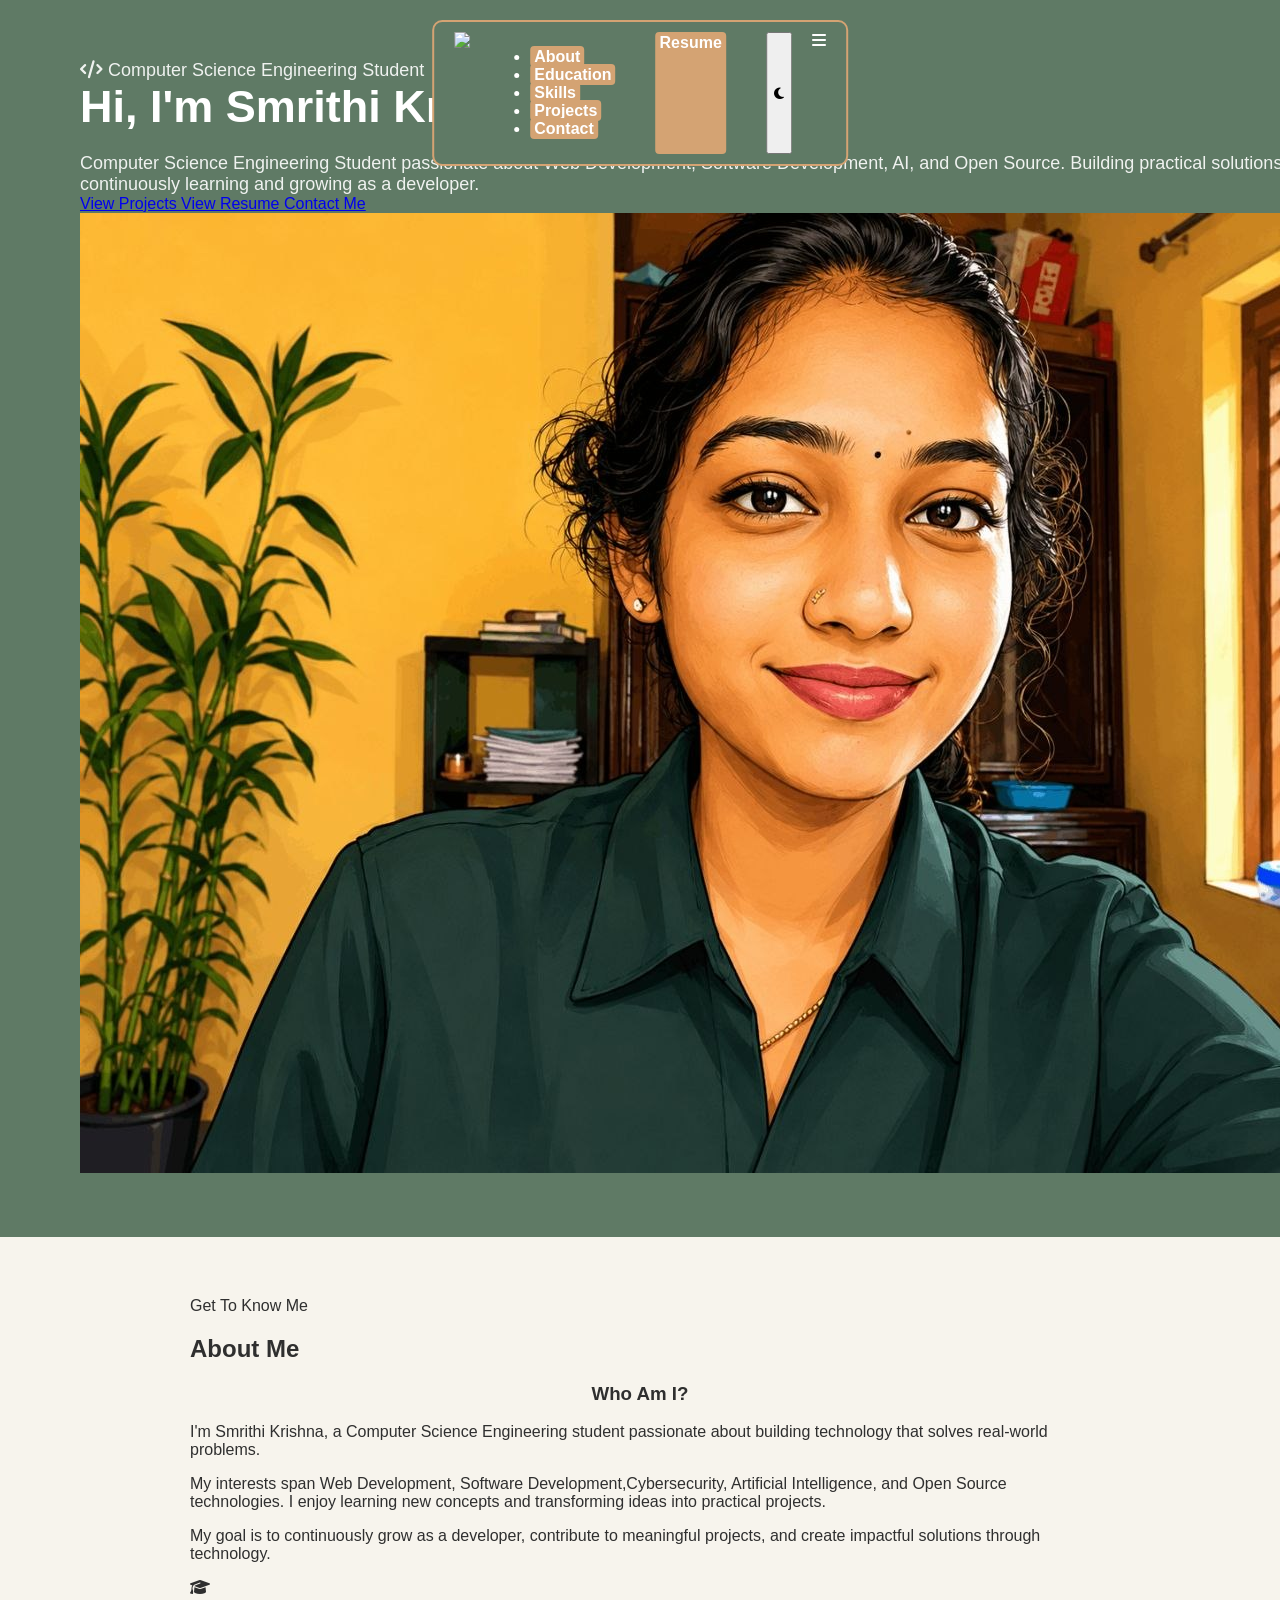
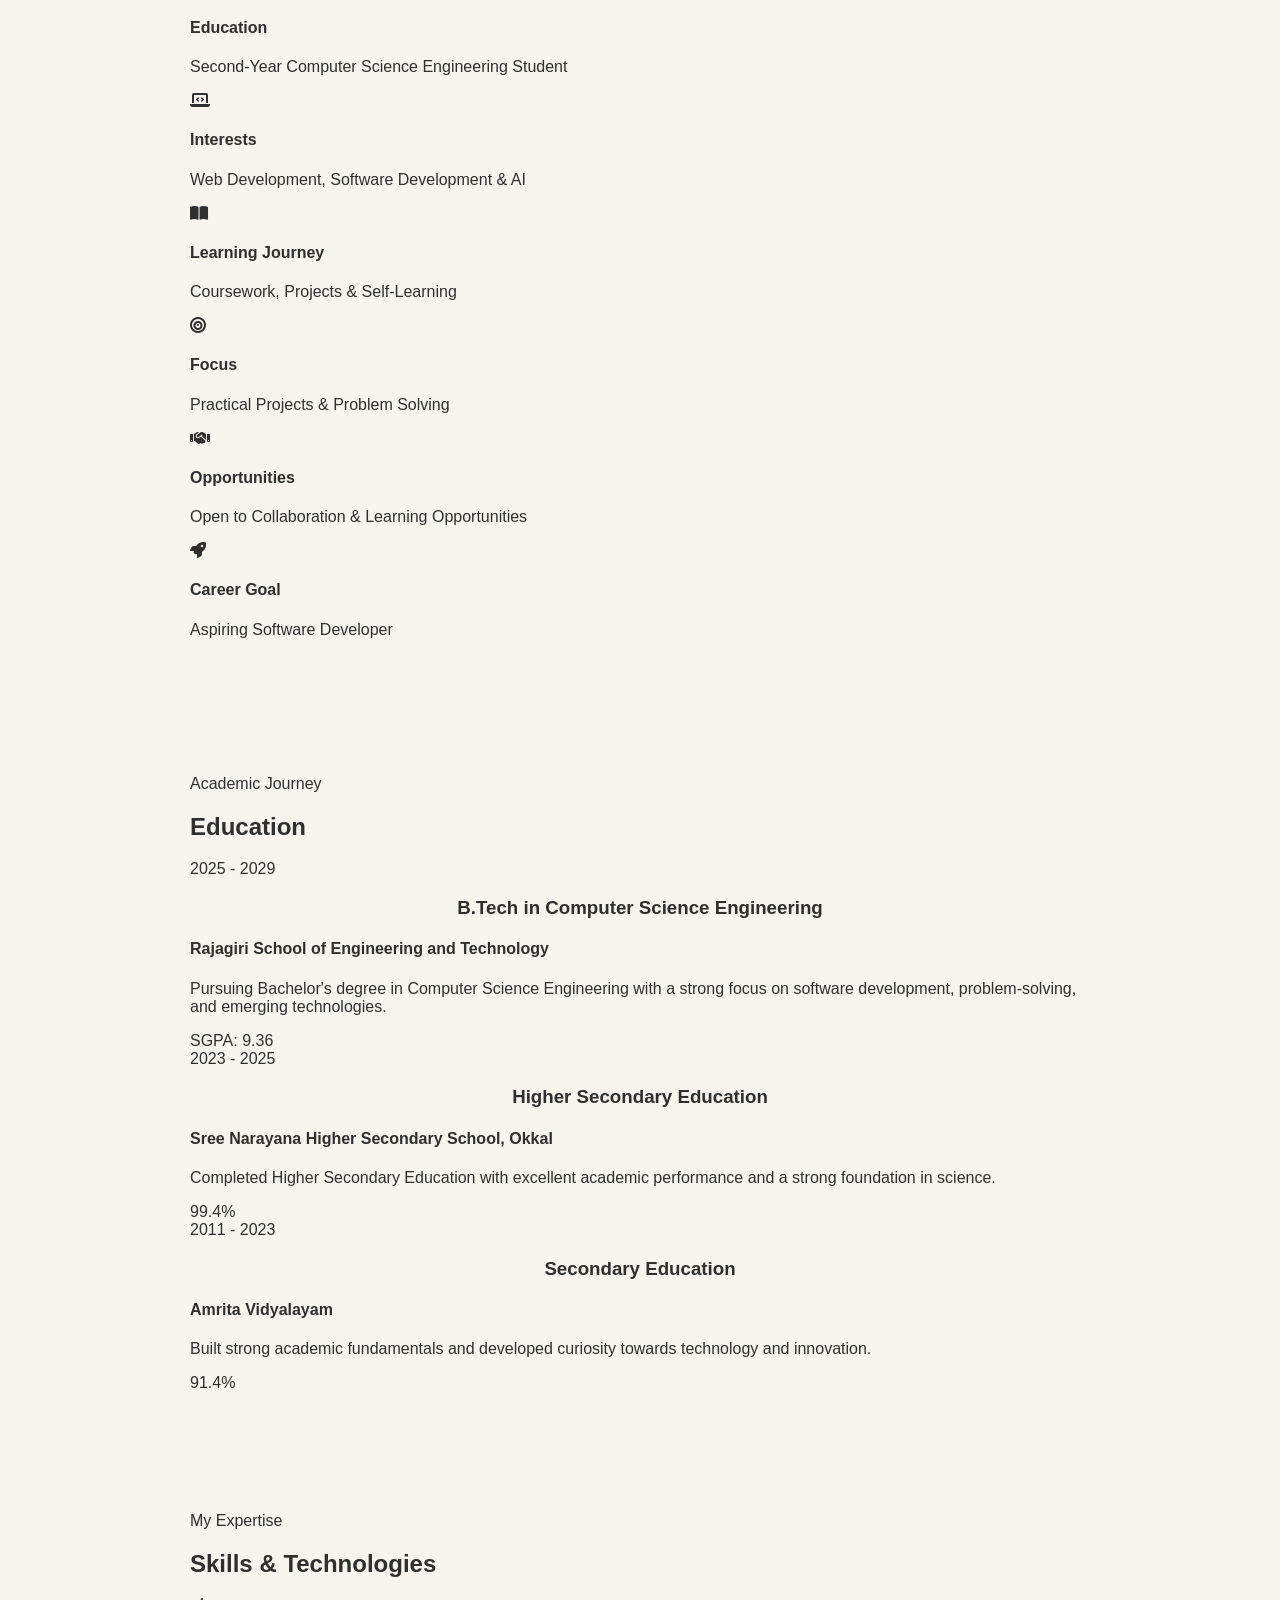
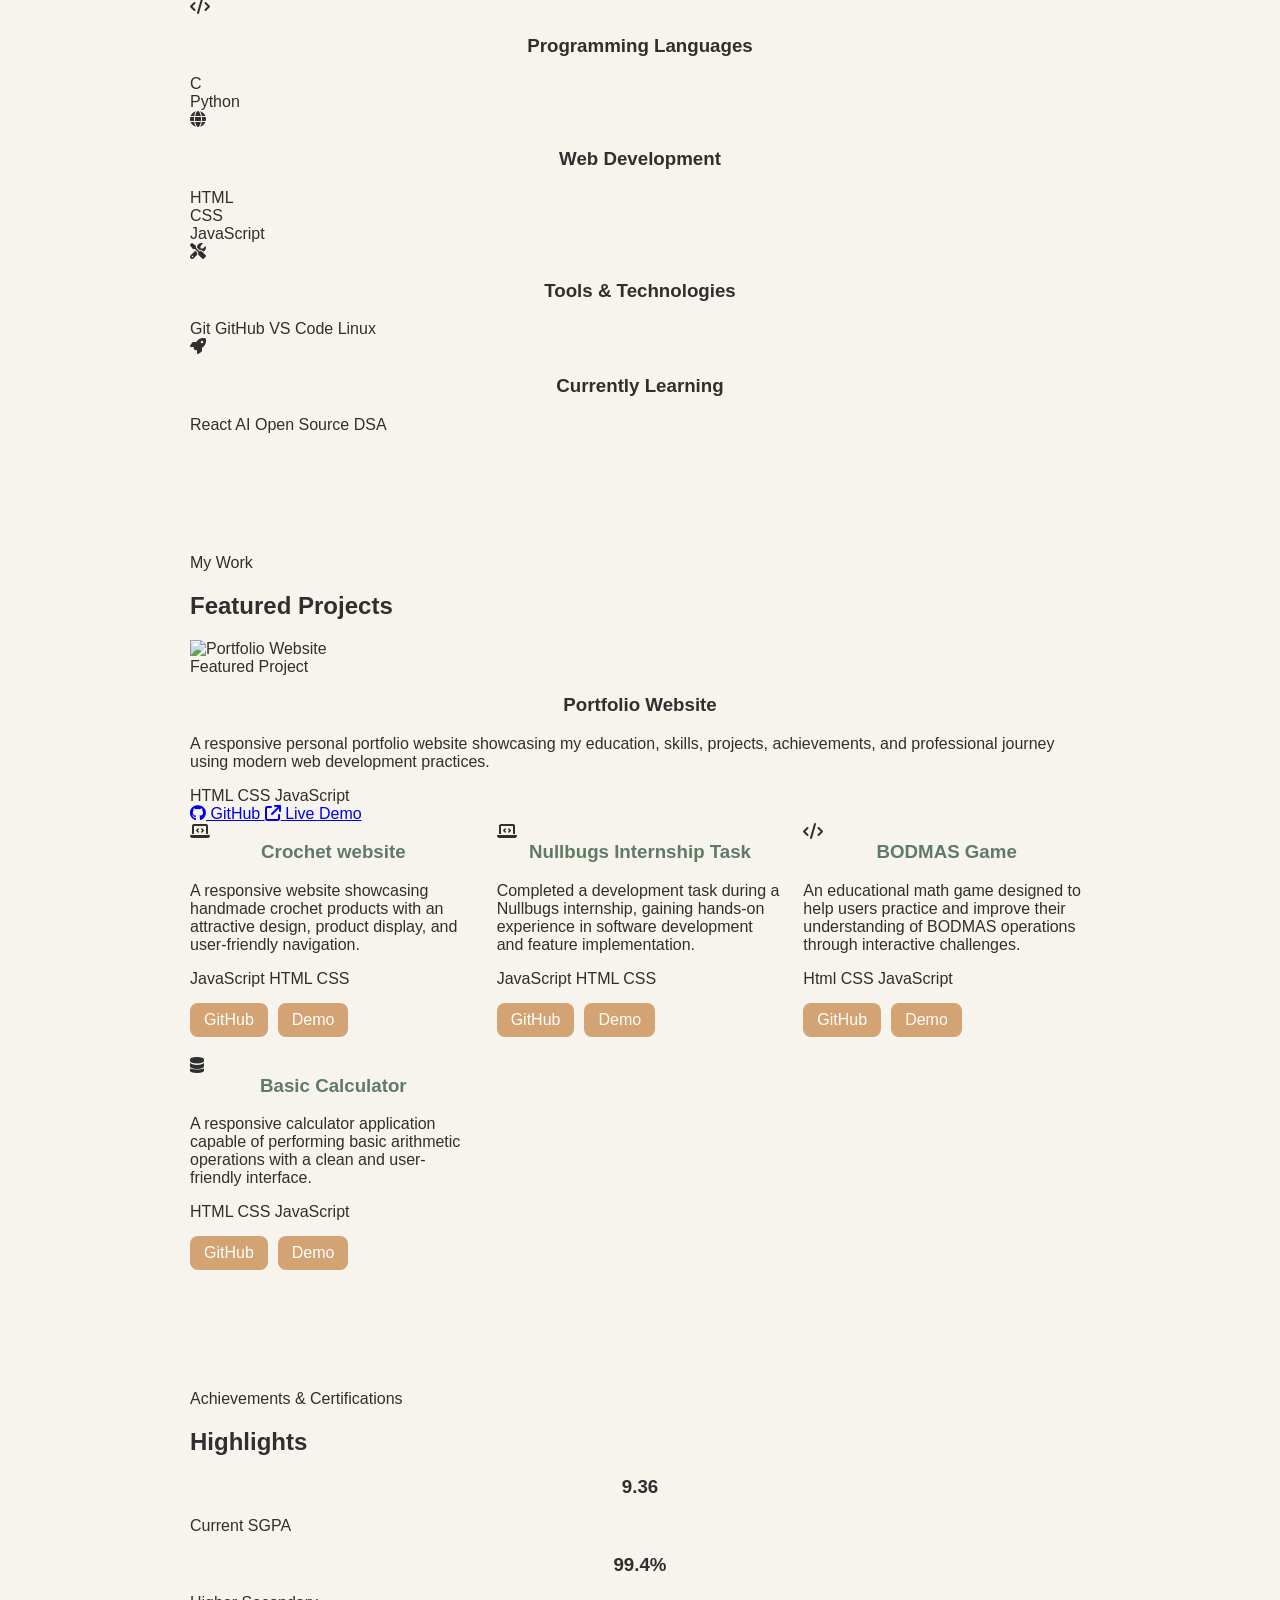
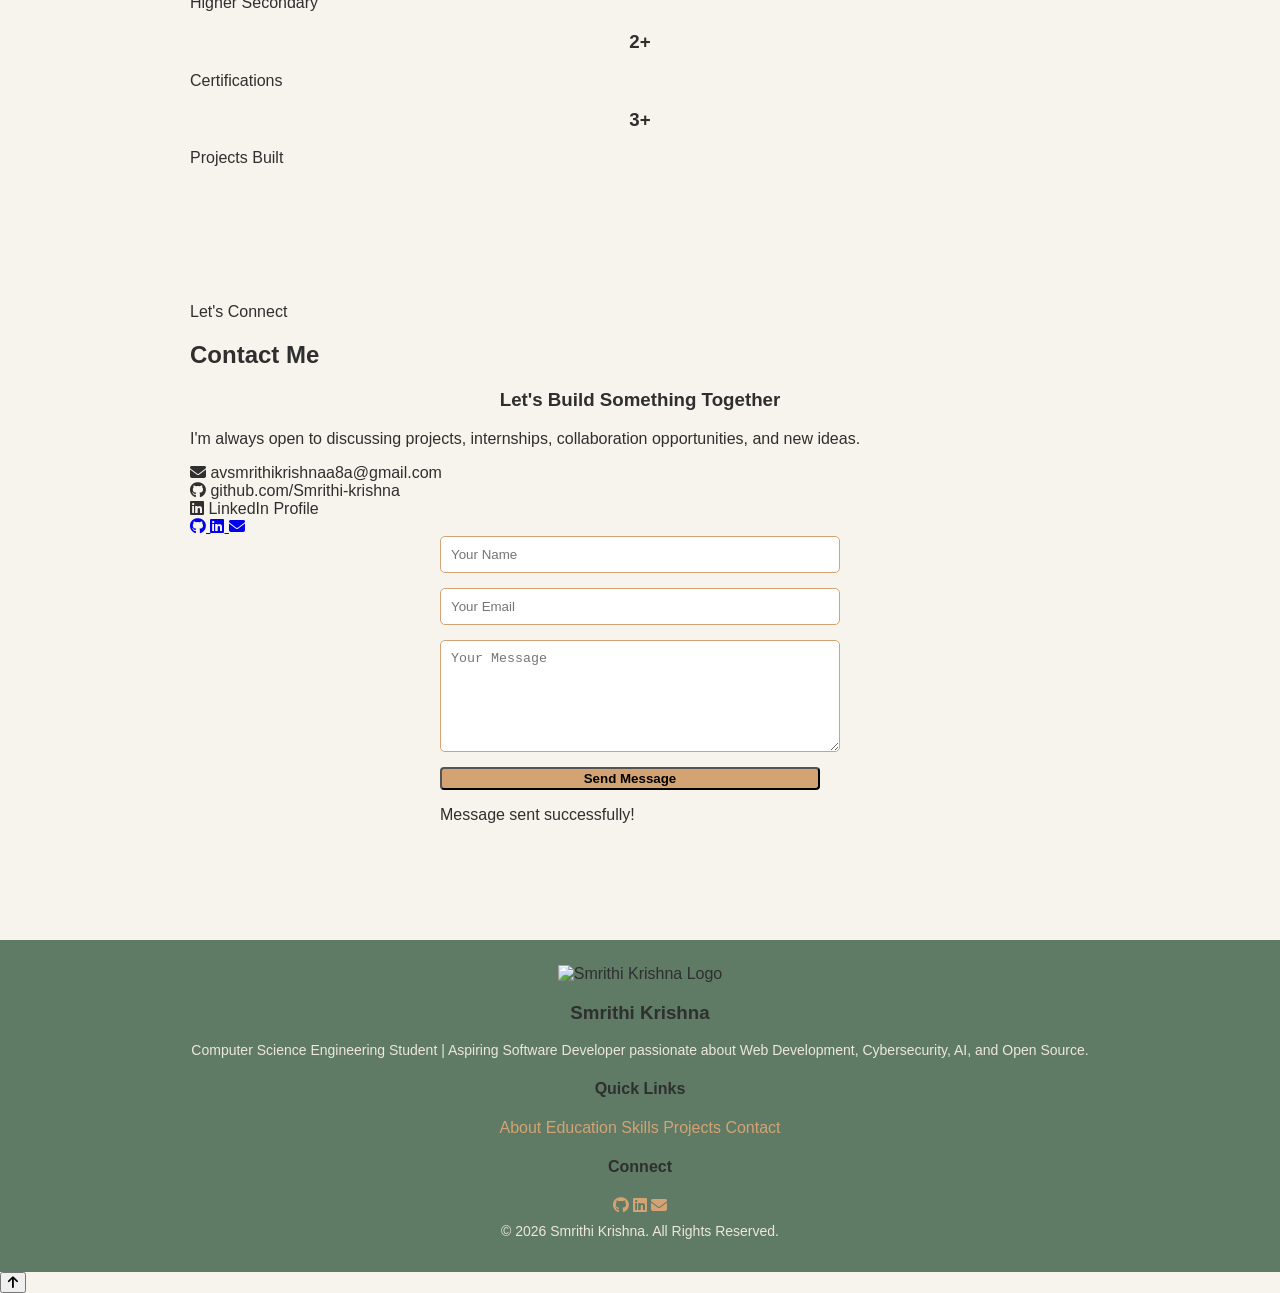
==== index.html @ 0201e731 "Update index.html" ====
<!DOCTYPE html>
<html lang="en">
<head>
  <meta charset="UTF-8" />
  <meta name="viewport" content="width=device-width, initial-scale=1.0"/>
  <title>My Portfolio</title>
 <link rel="stylesheet" href="style.css">
 <link rel="stylesheet" href="https://cdnjs.cloudflare.com/ajax/libs/font-awesome/6.5.1/css/all.min.css">
</head>

<body>

  <header class="hero">

    <nav class="navbar">

    <div class="logo">
        <img src="logo.png">
    </div>

    <ul class="nav-links">
        <li><a href="#about-me">About</a></li>
        <li><a href="#education">Education</a></li>
        <li><a href="#skills">Skills</a></li>
        <li><a href="#projects">Projects</a></li>
        <li><a href="#contact">Contact</a></li>
    </ul>

    <a href="https://drive.google.com/file/d/1RVijHca5Z-SXVgbJho8I0wNhLrglUve1/view?usp=drive_link" target="_blank" class="resume-btn">
    Resume
</a>
    <button id="theme-toggle" class="theme-toggle">
    <i class="fa-solid fa-moon"></i>
</button>

    <div class="menu-btn">
        <i class="fa-solid fa-bars"></i>
    </div>

</nav>

    <div class="hero-content">

        <div class="hero-left">

            <p class="hero-tag">
                <i class="fa-solid fa-code"></i>
                Computer Science Engineering Student
            </p>

            <h1>
                Hi, I'm <span>Smrithi Krishna</span>
            </h1>

            <h2>
                <span id="typing"></span>
            </h2>

            <p class="hero-description">
                Computer Science Engineering Student passionate about
                Web Development, Software Development, AI, and Open Source.
                Building practical solutions while continuously learning
                and growing as a developer.
            </p>

            <div class="hero-buttons">
                <a href="#projects" class="btn-primary">
                    View Projects
                </a>

                <a href="https://drive.google.com/file/d/1RVijHca5Z-SXVgbJho8I0wNhLrglUve1/view?usp=drive_link" class="btn-secondary" download>
                    View Resume
                </a>

                <a href="#contact" class="btn-outline">
                    Contact Me
                </a>
            </div>

        </div>

        <div class="hero-right">

            <div class="image-wrapper">
                <img src="Smrithi.jpg" alt="Smrithi Krishna">
            </div>

        </div>

    </div>

</header>




<section id="about-me">

    <div class="section-heading">
        <span>Get To Know Me</span>
        <h2>About Me</h2>
    </div>

    <div class="about-container">

        <div class="about-left">

            <div class="about-card-main">
                <h3>Who Am I?</h3>

                <p>
                    I'm Smrithi Krishna, a Computer Science Engineering student
                    passionate about building technology that solves real-world
                    problems.
                </p>

                <p>
                    My interests span Web Development, Software Development,Cybersecurity,
                    Artificial Intelligence, and Open Source technologies.
                    I enjoy learning new concepts and transforming ideas into
                    practical projects.
                </p>

                <p>
                    My goal is to continuously grow as a developer, contribute
                    to meaningful projects, and create impactful solutions
                    through technology.
                </p>
            </div>

        </div>

        <div class="about-right">

            <div class="info-card">
                <i class="fa-solid fa-graduation-cap"></i>
                <h4>Education</h4>
                <p>Second-Year Computer Science Engineering Student</p>
            </div>

            <div class="info-card">
                <i class="fa-solid fa-laptop-code"></i>
                <h4>Interests</h4>
                <p>Web Development, Software Development & AI</p>
            </div>

            <div class="info-card">
                <i class="fa-solid fa-book-open"></i>
                <h4>Learning Journey</h4>
                <p>Coursework, Projects & Self-Learning</p>
            </div>

            <div class="info-card">
                <i class="fa-solid fa-bullseye"></i>
                <h4>Focus</h4>
                <p>Practical Projects & Problem Solving</p>
            </div>

            <div class="info-card">
                <i class="fa-solid fa-handshake"></i>
                <h4>Opportunities</h4>
                <p>Open to Collaboration & Learning Opportunities</p>
            </div>

            <div class="info-card">
                <i class="fa-solid fa-rocket"></i>
                <h4>Career Goal</h4>
                <p>Aspiring Software Developer</p>
            </div>

        </div>

    </div>

</section> 

<section id="education">

    <div class="section-heading">
        <span>Academic Journey</span>
        <h2>Education</h2>
    </div>

    <div class="timeline">

        <div class="timeline-item">
            <div class="timeline-dot"></div>

            <div class="timeline-content">
                <span class="timeline-year">2025 - 2029</span>
                <h3>B.Tech in Computer Science Engineering</h3>
                <h4>Rajagiri School of Engineering and Technology</h4>

                <p>
                    Pursuing Bachelor's degree in Computer Science Engineering
                    with a strong focus on software development, problem-solving,
                    and emerging technologies.
                </p>

                <div class="timeline-badge">
                    SGPA: 9.36
                </div>
            </div>
        </div>

        <div class="timeline-item">
            <div class="timeline-dot"></div>

            <div class="timeline-content">
                <span class="timeline-year">2023 - 2025</span>
                <h3>Higher Secondary Education</h3>
                <h4>Sree Narayana Higher Secondary School, Okkal</h4>

                <p>
                    Completed Higher Secondary Education with excellent
                    academic performance and a strong foundation in science.
                </p>

                <div class="timeline-badge">
                    99.4%
                </div>
            </div>
        </div>

        <div class="timeline-item">
            <div class="timeline-dot"></div>

            <div class="timeline-content">
                <span class="timeline-year">2011 - 2023</span>
                <h3>Secondary Education</h3>
                <h4>Amrita Vidyalayam</h4>

                <p>
                    Built strong academic fundamentals and developed
                    curiosity towards technology and innovation.
                </p>

                <div class="timeline-badge">
                    91.4%
                </div>
            </div>
        </div>

    </div>

</section>


<section id="skills">

    <div class="section-heading">
        <span>My Expertise</span>
        <h2>Skills & Technologies</h2>
    </div>

    <div class="skills-grid">

        <div class="skill-card">
            <div class="skill-icon">
                <i class="fa-solid fa-code"></i>
            </div>

            <h3>Programming Languages</h3>

            <div class="skill-item">
                <span>C</span>
                <div class="progress">
                    <div class="progress-bar" style="width:80%"></div>
                </div>
            </div>

            <div class="skill-item">
                <span>Python</span>
                <div class="progress">
                    <div class="progress-bar" style="width:85%"></div>
                </div>
            </div>
        </div>

        <div class="skill-card">
            <div class="skill-icon">
                <i class="fa-solid fa-globe"></i>
            </div>

            <h3>Web Development</h3>

            <div class="skill-item">
                <span>HTML</span>
                <div class="progress">
                    <div class="progress-bar" style="width:90%"></div>
                </div>
            </div>

            <div class="skill-item">
                <span>CSS</span>
                <div class="progress">
                    <div class="progress-bar" style="width:85%"></div>
                </div>
            </div>

            <div class="skill-item">
                <span>JavaScript</span>
                <div class="progress">
                    <div class="progress-bar" style="width:75%"></div>
                </div>
            </div>
        </div>

        <div class="skill-card">
            <div class="skill-icon">
                <i class="fa-solid fa-screwdriver-wrench"></i>
            </div>

            <h3>Tools & Technologies</h3>

            <div class="skill-tags">
                <span>Git</span>
                <span>GitHub</span>
                <span>VS Code</span>
                <span>Linux</span>
            </div>
        </div>

        <div class="skill-card">
            <div class="skill-icon">
                <i class="fa-solid fa-rocket"></i>
            </div>

            <h3>Currently Learning</h3>

            <div class="skill-tags">
                <span>React</span>
                <span>AI</span>
                <span>Open Source</span>
                <span>DSA</span>
            </div>
        </div>

    </div>

</section>

<section id="projects">

    <div class="section-heading">
        <span>My Work</span>
        <h2>Featured Projects</h2>
    </div>

    <!-- Featured Project -->

    <div class="featured-project">

        <div class="featured-image">
            <img src="portfolio-preview.png" alt="Portfolio Website">
        </div>

        <div class="featured-content">

            <span class="featured-tag">Featured Project</span>

            <h3>Portfolio Website</h3>

            <p>
                A responsive personal portfolio website showcasing my education,
                skills, projects, achievements, and professional journey using
                modern web development practices.
            </p>

            <div class="tech-stack">
                <span>HTML</span>
                <span>CSS</span>
                <span>JavaScript</span>
            </div>

            <div class="project-buttons">
                <a href="https://github.com/Smrithi-krishna/Portfolio.git" target="_blank">
                    <i class="fa-brands fa-github"></i>
                    GitHub
                </a>

                <a href="#" target="_blank">
                    <i class="fa-solid fa-arrow-up-right-from-square"></i>
                    Live Demo
                </a>
            </div>

        </div>

    </div>

    <!-- Other Projects -->

    <div class="projects-grid">


        <div class="project-card">

            <div class="project-top">
                <i class="fa-solid fa-laptop-code"></i>
            </div>

            <h3>Crochet website</h3>

            <p>
                A responsive website showcasing handmade crochet products with an attractive design, product display, and user-friendly navigation.
            </p>

            <div class="tech-stack">
                <span>JavaScript</span>
                <span>HTML</span>
                <span>CSS</span>
            </div>

            <div class="project-links">
                <a href="">GitHub</a>
                <a href="">Demo</a>
            </div>

        </div>

        <div class="project-card">

            <div class="project-top">
                <i class="fa-solid fa-laptop-code"></i>
            </div>

            <h3>Nullbugs Internship Task</h3>

            <p>
               Completed a development task during a Nullbugs internship, gaining hands-on experience in software development and feature implementation.
            </p>

            <div class="tech-stack">
                <span>JavaScript</span>
                <span>HTML</span>
                <span>CSS</span>
            </div>

            <div class="project-links">
                <a href="https://github.com/Smrithi-krishna/nullbugs.git">GitHub</a>
                <a href="https://smrithi-krishna.github.io/nullbugs/">Demo</a>
            </div>

        </div>

        <div class="project-card">

            <div class="project-top">
                <i class="fa-solid fa-code"></i>
            </div>

            <h3>BODMAS Game</h3>

            <p>
            An educational math game designed to help users practice and improve
        their understanding of BODMAS operations through interactive challenges.
            </p>

            <div class="tech-stack">
                <span>Html</span>
                <span>CSS</span>
                <span>JavaScript</span>
            </div>

            <div class="project-links">
                <a href="https://github.com/Smrithi-krishna/bodmas.git">GitHub</a>
                <a href="https://smrithi-krishna.github.io/bodmas/">Demo</a>
            </div>

        </div>

        <div class="project-card">

            <div class="project-top">
                <i class="fa-solid fa-database"></i>
            </div>

            <h3>Basic Calculator</h3>

            <p>
                A responsive calculator application capable of performing basic
        arithmetic operations with a clean and user-friendly interface.
            </p>

            <div class="tech-stack">
                <span>HTML</span>
        <span>CSS</span>
        <span>JavaScript</span>
            </div>

            <div class="project-links">
                <a href="https://github.com/Smrithi-krishna/basic_calculator.git">GitHub</a>
                <a href="https://smrithi-krishna.github.io/basic_calculator/">Demo</a>
            </div>

        </div>

    </div>

</section>
  
<section id="achievements">

    <div class="section-heading">
        <span>Achievements & Certifications</span>
        <h2>Highlights</h2>
    </div>

    <!-- Statistics -->

    <div class="stats-container">

        <div class="stat-card">
            <h3>9.36</h3>
            <p>Current SGPA</p>
        </div>

        <div class="stat-card">
            <h3>99.4%</h3>
            <p>Higher Secondary</p>
        </div>

        <div class="stat-card">
            <h3>2+</h3>
            <p>Certifications</p>
        </div>

        <div class="stat-card">
            <h3>3+</h3>
            <p>Projects Built</p>
        </div>

    </div>

   
</section>

    




<section id="contact">

    <div class="section-heading">
        <span>Let's Connect</span>
        <h2>Contact Me</h2>
    </div>

    <div class="contact-container">

        <!-- Contact Info -->

        <div class="contact-info">

            <h3>Let's Build Something Together</h3>

            <p>
                I'm always open to discussing projects,
                internships, collaboration opportunities,
                and new ideas.
            </p>

            <div class="contact-item">
                <i class="fa-solid fa-envelope"></i>
                <span>avsmrithikrishnaa8a@gmail.com</span>
            </div>

            <div class="contact-item">
                <i class="fa-brands fa-github"></i>
                <span>github.com/Smrithi-krishna</span>
            </div>

            <div class="contact-item">
                <i class="fa-brands fa-linkedin"></i>
                <span>LinkedIn Profile</span>
            </div>

            <div class="social-icons">

                <a href="https://github.com/Smrithi-krishna" target="_blank">
                    <i class="fa-brands fa-github"></i>
                </a>

                <a href="https://www.linkedin.com/in/smrithi-krishna-741a37374/" target="_blank">
                    <i class="fa-brands fa-linkedin"></i>
                </a>

                <a href="mailto:avsmrithikrishnaa8a@gmail.com">
                    <i class="fa-solid fa-envelope"></i>
                </a>

            </div>

        </div>

        <!-- Contact Form -->

        <div class="contact-form-card">

            <form
                action="https://api.web3forms.com/submit"
                method="POST"
                id="contactForm">

                <input
                    type="hidden"
                    name="access_key"
                    value="64b8e744-a747-41b3-a62b-e8c4130444ab">

                <input
                    type="text"
                    name="name"
                    placeholder="Your Name"
                    required>

                <input
                    type="email"
                    name="email"
                    placeholder="Your Email"
                    required>

                <textarea
                    name="message"
                    rows="6"
                    placeholder="Your Message"
                    required></textarea>

                <button type="submit">
                    Send Message
                </button>

                <p id="success-message">
                    Message sent successfully!
                </p>

            </form>

        </div>

    </div>

</section>


<footer class="footer">

    <div class="footer-container">

        <div class="footer-brand">

            <div class="footer-logo">
                <img src="logo.png" alt="Smrithi Krishna Logo">
                <h3>Smrithi Krishna</h3>
            </div>

            <p>
                Computer Science Engineering Student |
Aspiring Software Developer passionate about
Web Development, Cybersecurity, AI, and Open Source.
            </p>

        </div>

        <div class="footer-links">

            <h4>Quick Links</h4>

            <a href="#about-me">About</a>
            <a href="#education">Education</a>
            <a href="#skills">Skills</a>
            <a href="#projects">Projects</a>
            <a href="#contact">Contact</a>

        </div>

        <div class="footer-social">

            <h4>Connect</h4>

            <div class="social-icons">

                <a href="https://github.com/Smrithi-krishna" target="_blank">
                    <i class="fa-brands fa-github"></i>
                </a>

                <a href="https://www.linkedin.com/in/smrithi-krishna-741a37374/" target="_blank">
                    <i class="fa-brands fa-linkedin"></i>
                </a>

                <a href="mailto:avsmrithikrishnaa8a@gmail.com">
                    <i class="fa-solid fa-envelope"></i>
                </a>

            </div>

        </div>

    </div>

    <div class="footer-bottom">
        <p>© 2026 Smrithi Krishna. All Rights Reserved.</p>
    </div>

</footer>

<button id="backToTop">
    <i class="fa-solid fa-arrow-up"></i>
</button>
<script src="style.js"></script>


</body>
</html>
---- style.css ----
body {
    font-family: 'Outfit', sans-serif;
    margin: 0;
    background: #F7F4ED;
    color: #2F2F2F;
}

header {
    background: #5F7A65;
    color: white;
    padding: 60px 80px; 
    display: flex; 
    align-items: center;       
    justify-content: space-between; 
    gap: 40px;                 
}

header h1 {
    font-size: 45px;
    margin: 0 0 10px 0; 
    text-align: left;
}

header p {
    font-size: 18px;
    margin: 0;
    text-align: left;
    opacity: 0.9; 
}

.profile-img {
    width: 320px; 
    height: 320px;
    border-radius: 50%;       
    object-fit: cover;        
    object-position: center;  
    border: 4px solid #D4A373; 
    flex-shrink: 0; 
}
    

section {
    padding: 60px 20px;
    max-width: 900px;
    margin: auto;
}

.card {
    background: #FFFFFF;
    padding: 20px;
    border-radius: 10px;
    margin-top: 10px;
    border-left: 4px solid #D4A373;
    box-shadow: 0 4px 12px rgba(0, 0, 0, 0.08);
}

.navbar a {
    color: white;
    font-weight: 600;
    background-color: #D4A373;
    text-decoration: none;
    padding: 2px 4px;
    border-radius: 4px;
    margin-right: 20px;
}

.navbar a:hover {
    background-color: #b88555;
    color: #f7f7f7;
    text-decoration: none;
    padding: 2px 4px;
    border-radius: 4px;
}


.navbar {
    border: 2px solid #D4A373;
    padding: 10px 20px;
    width: fit-content;
    border-radius: 10px;
    background: #5F7A65;
    display: flex;
    gap: 20px;
    position: fixed;   
    top: 20px;            
    left: 50%;            
    transform: translateX(-50%); 
    z-index: 10;         
}


form {
    display: flex;
    flex-direction: column;
    max-width: 400px;
    margin: auto;
}

form button{
    color: black;
    font-weight: 600;
    background-color: #D4A373;
    text-decoration: none;
    padding: 2px 4px;
    border-radius: 4px;
    margin-right: 20px;
}

input,
textarea {
    padding: 10px;
    margin-bottom: 15px;
    border: 1px solid #D4A373;
    border-radius: 5px;
    background: #FFFFFF;
    color: #2F2F2F;
}

input:focus,
textarea:focus {
    outline: none;
    border-color: #5F7A65;
    box-shadow: 0 0 5px rgba(95, 122, 101, 0.3);
}

footer {
    background: #5F7A65;
    text-align: center;
    padding: 25px;
    margin-top: 40px;
}

footer p {
    margin: 8px 0;
    font-size: 14px;
    color: #EDE7DD;
}

footer a {
    color: #D4A373;
    text-decoration: none;
}

footer a:hover {
    color: white;
    text-decoration: underline;
}


.about-grid {
  display: grid;
  grid-template-columns: repeat(2, 1fr);
  gap: 20px;
}

.about-grid div {
  background: #F7F4ED;
  padding: 15px;
  border-radius: 8px;
  border-left: 4px solid #D4A373;
}

.about-grid strong {
  color: #5F7A65;
}


.tabs {
  display: flex;
  gap: 15px;
  flex-wrap: wrap;
  margin-bottom: 20px;
}

.tab-btn {
  background: #5F7A65;
  color: white;
  border: none;
  padding: 10px 18px;
  border-radius: 25px;
  cursor: pointer;
  font-family: 'Outfit', sans-serif;
}

.tab-btn:hover {
  background: #D4A373;
}

.tab-content {
  display: none;
}

.tab-content.active {
  display: block;
}


.skills-container {
  display: flex;
  flex-wrap: wrap;
  gap: 12px;
}

.skill {
  background: #5F7A65;
  color: white;
  padding: 10px 18px;
  border-radius: 25px;
  font-weight: 500;
  transition: all 0.3s ease;
}

.skill:hover {
  background: #D4A373;
  transform: translateY(-2px);
}

.projects-grid {
  display: grid;
  grid-template-columns: repeat(3, 1fr);
  gap: 20px;
}

.project-card {
  min-height: 200px;
  min-width: 200px;
}

.project-card h3 {
  color: #5F7A65;
  margin-top: 0;
}

.project-links {
  display: flex;
  gap: 10px;
  margin-top: 15px;
}

.project-links a {
  background: #D4A373;
  color: white;
  padding: 8px 14px;
  border-radius: 8px;
  text-decoration: none;
}

.project-links a:hover {
  background: #5F7A65;
}

.tab-content {
  display: none;
}

.tab-content.active {
  display: block;
}


.contact-flex-container {
  display: flex;
  gap: 40px;          
  align-items: flex-start; 
  margin-top: 30px;
}


.contact-form-side {
  flex: 1.5; 
}


.contact-links-side {
  flex: 1;
}

.contact-links-side h3 {
  margin-top: 0;
  color: #2F2F2F;
}


.social-links-card {
  display: flex;
  flex-direction: column;
  gap: 15px; 
}


.contact-section-title {
  text-align: center;
  margin-bottom: 20px;
}

.contact-section-title h1 {
  margin-bottom: 5px;
}

.contact-section-title h2 {
  font-size: 18px;
  font-weight: 400;
  color: #555;
  margin-top: 0;
}

.contact-form-side h2,
h3{
  text-align: center;
}

.social-links-card a{
text-decoration: none;
}


#contact-form input[type="submit"] {
  background-color: #D4A373;
}

#contact-form input[type="submit"]:hover {
  background-color: #5F7A65; 
}


@media (max-width: 768px) {
  .contact-flex-container {
    flex-direction: column; 
    gap: 30px;
  }
  .contact-form-side, .contact-links-side {
    width: 100%; 
  }
}
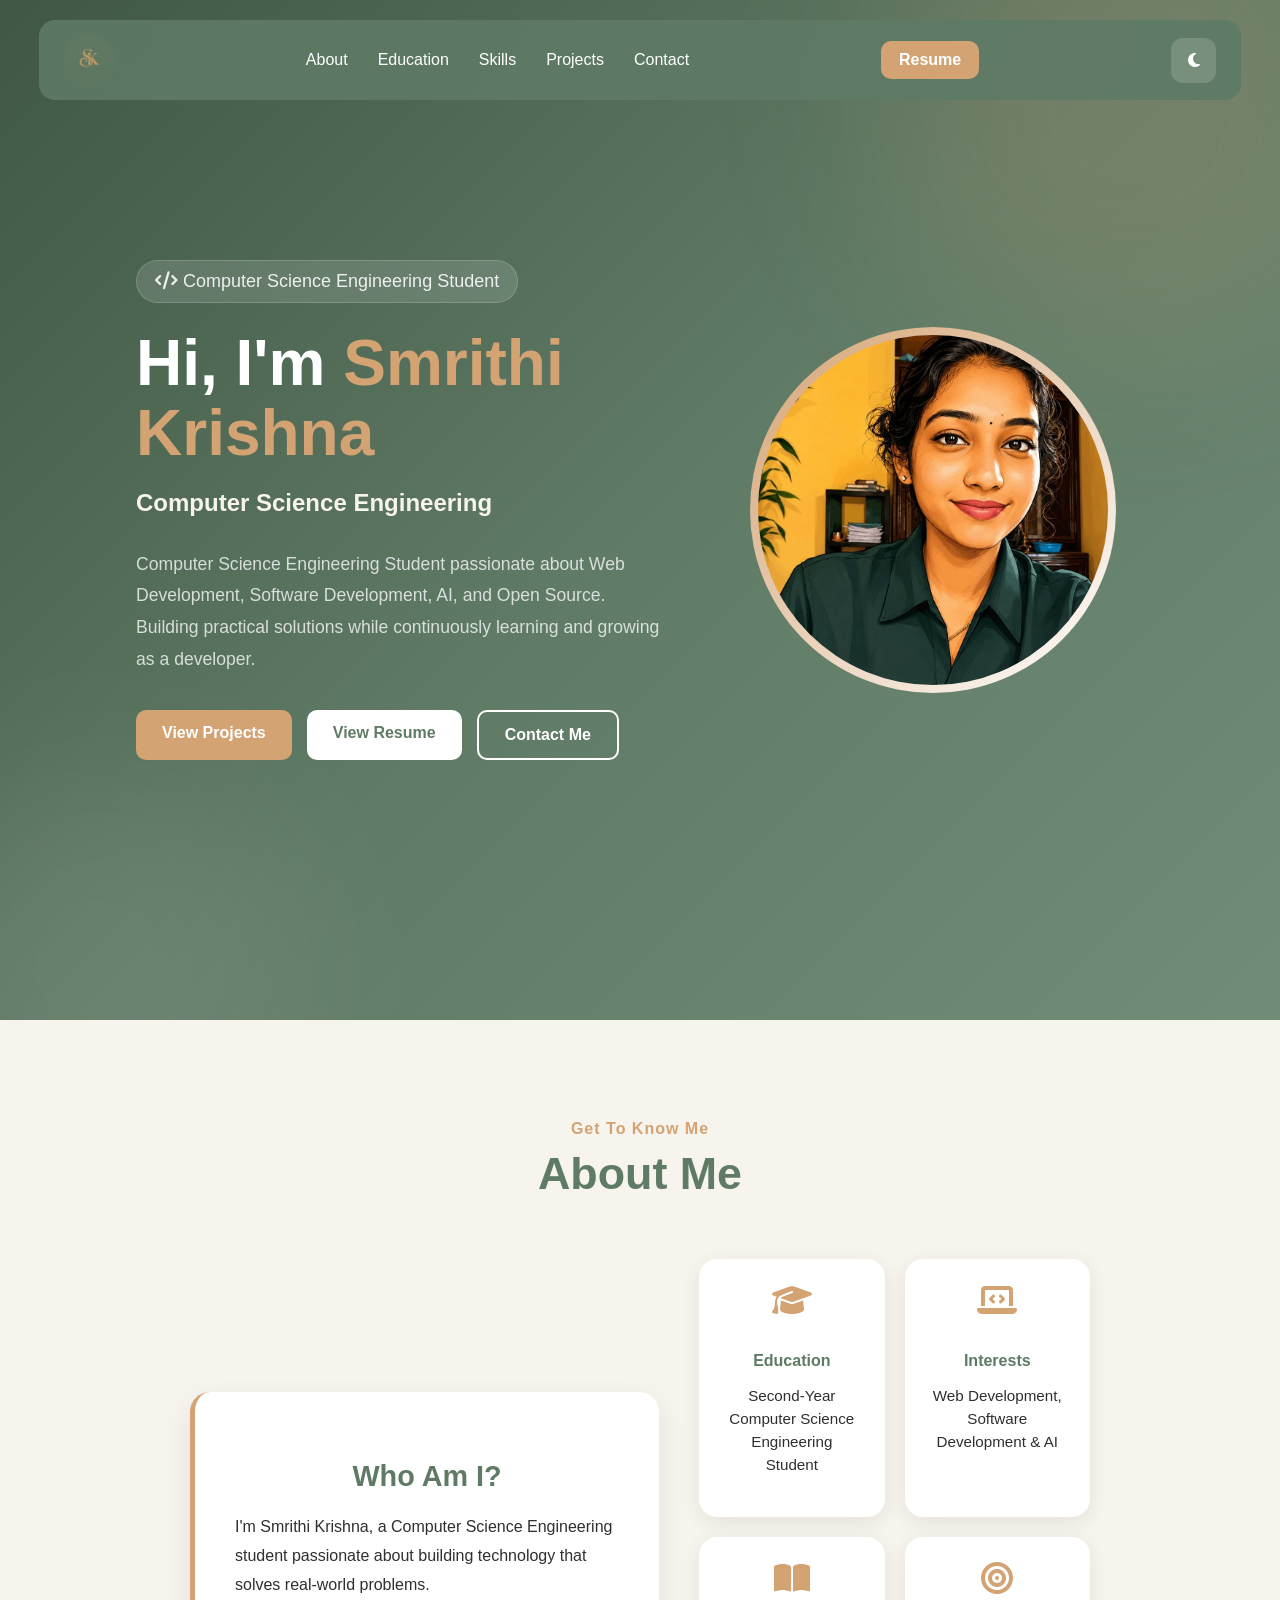
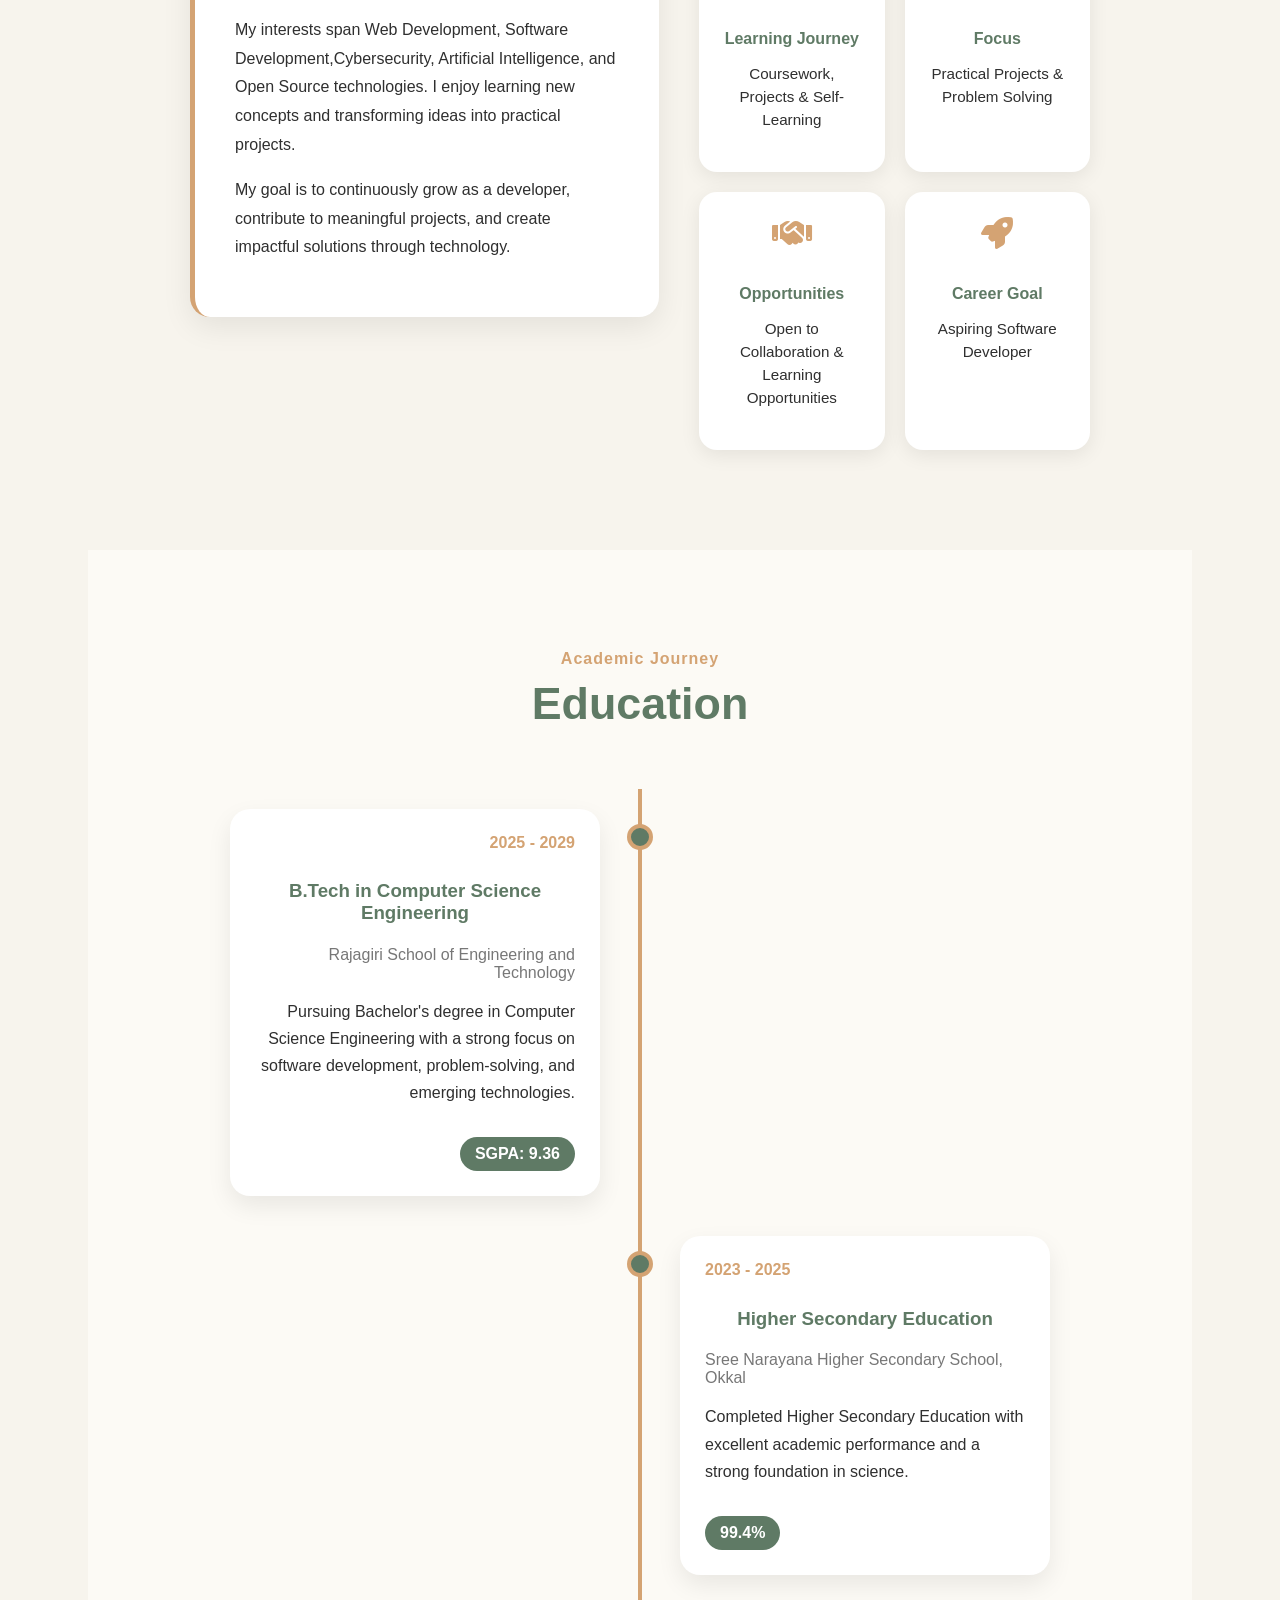
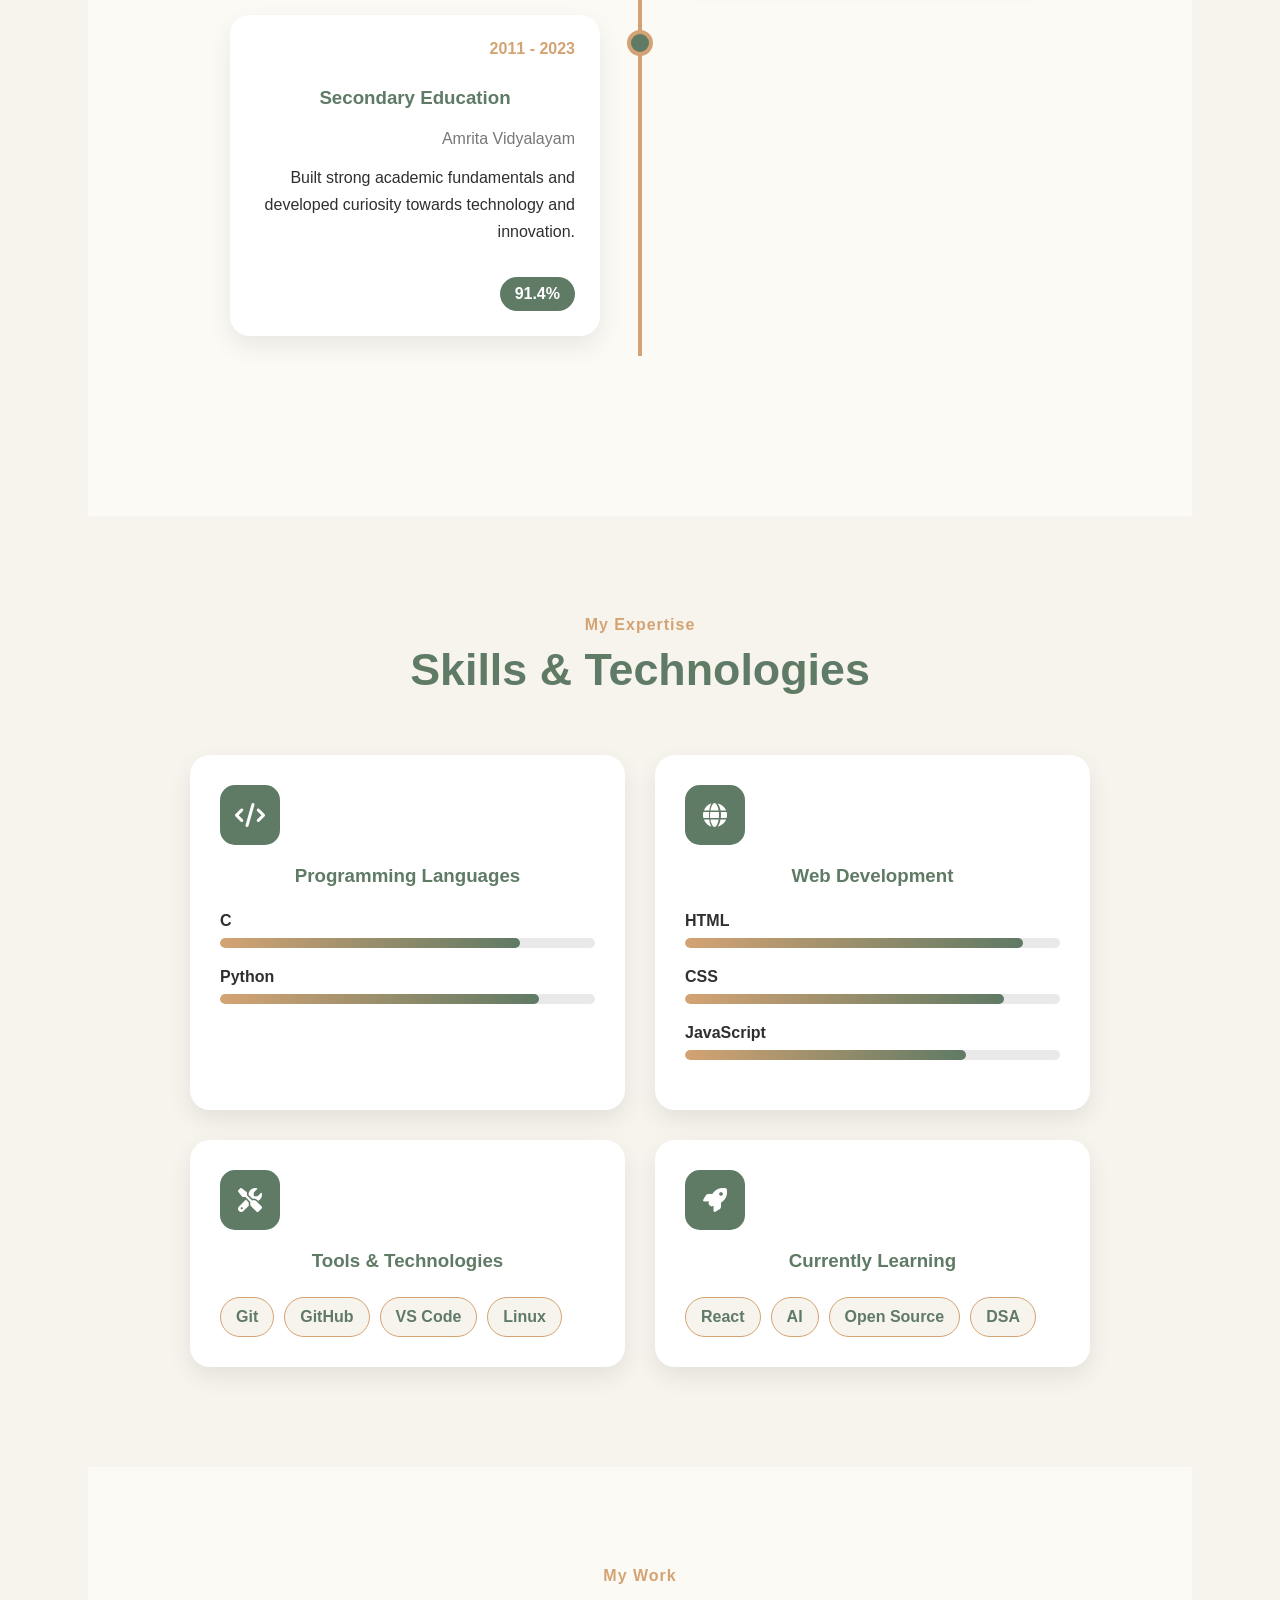
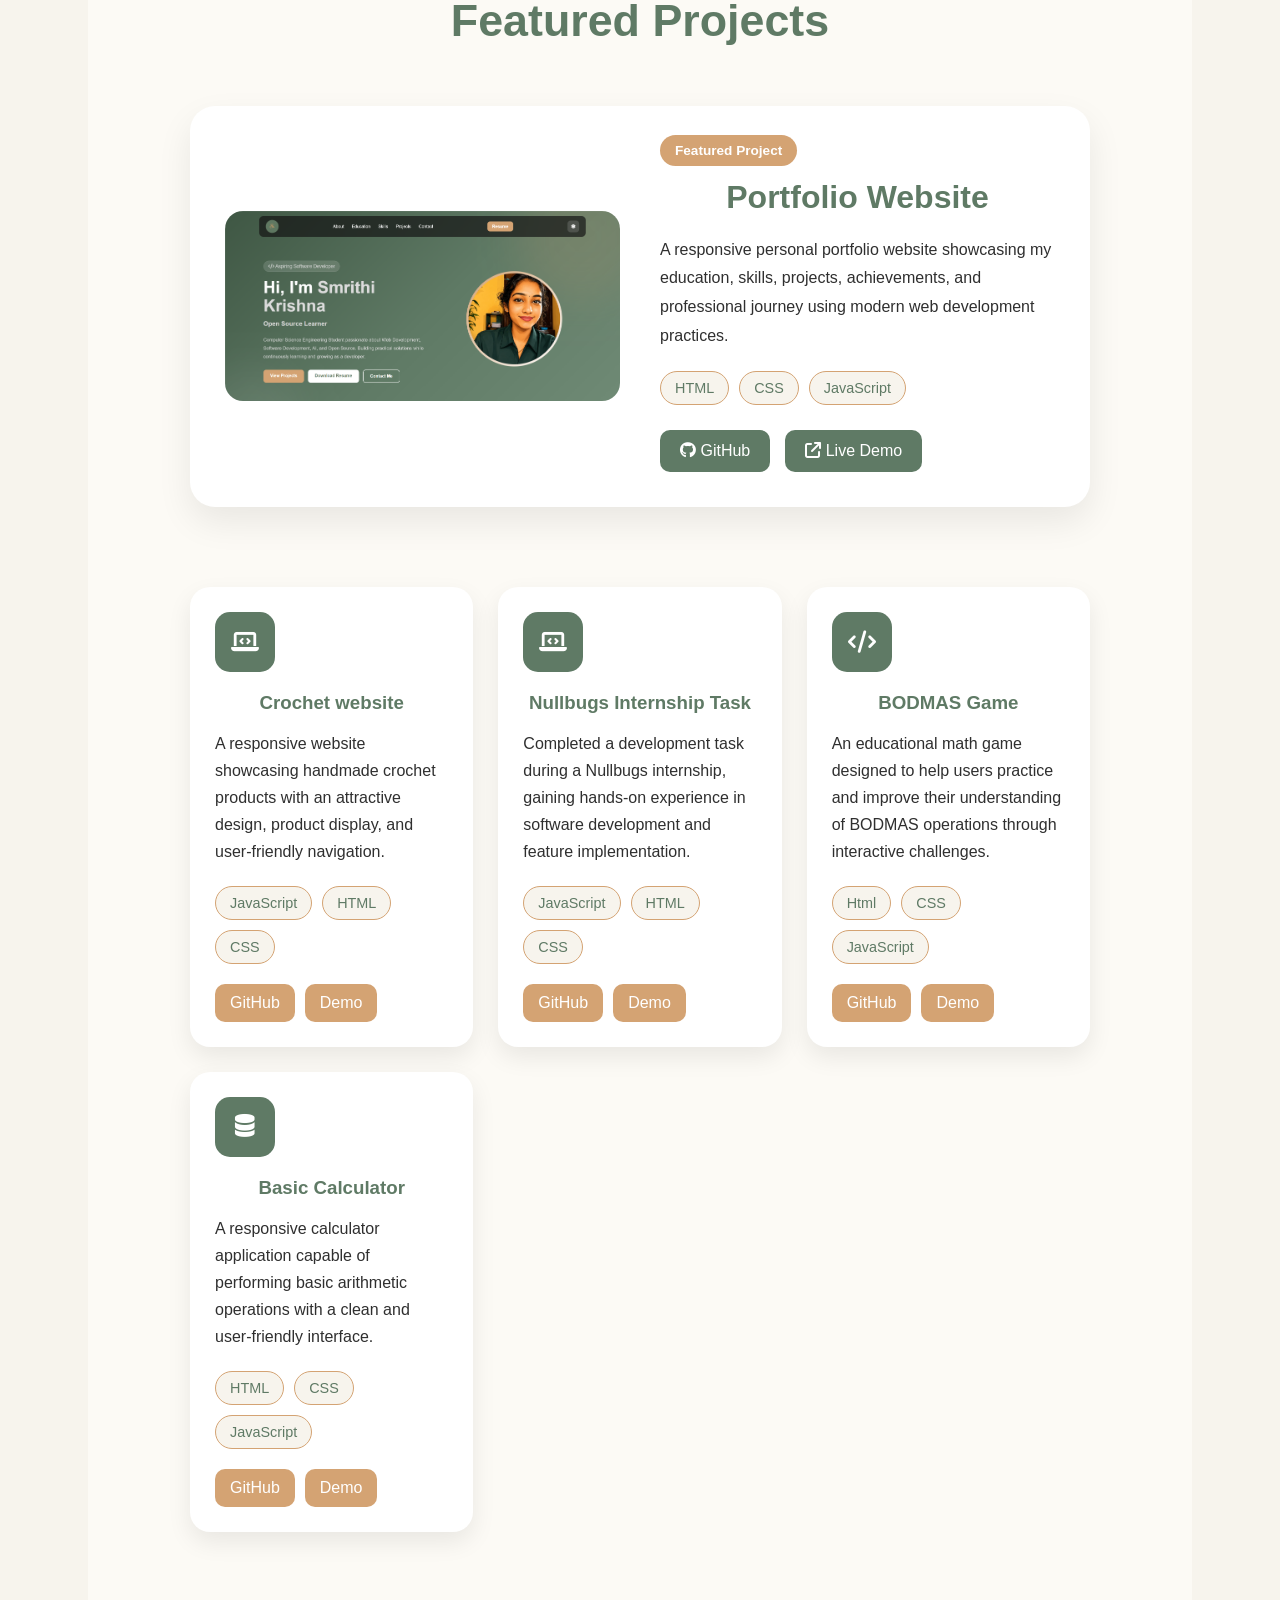
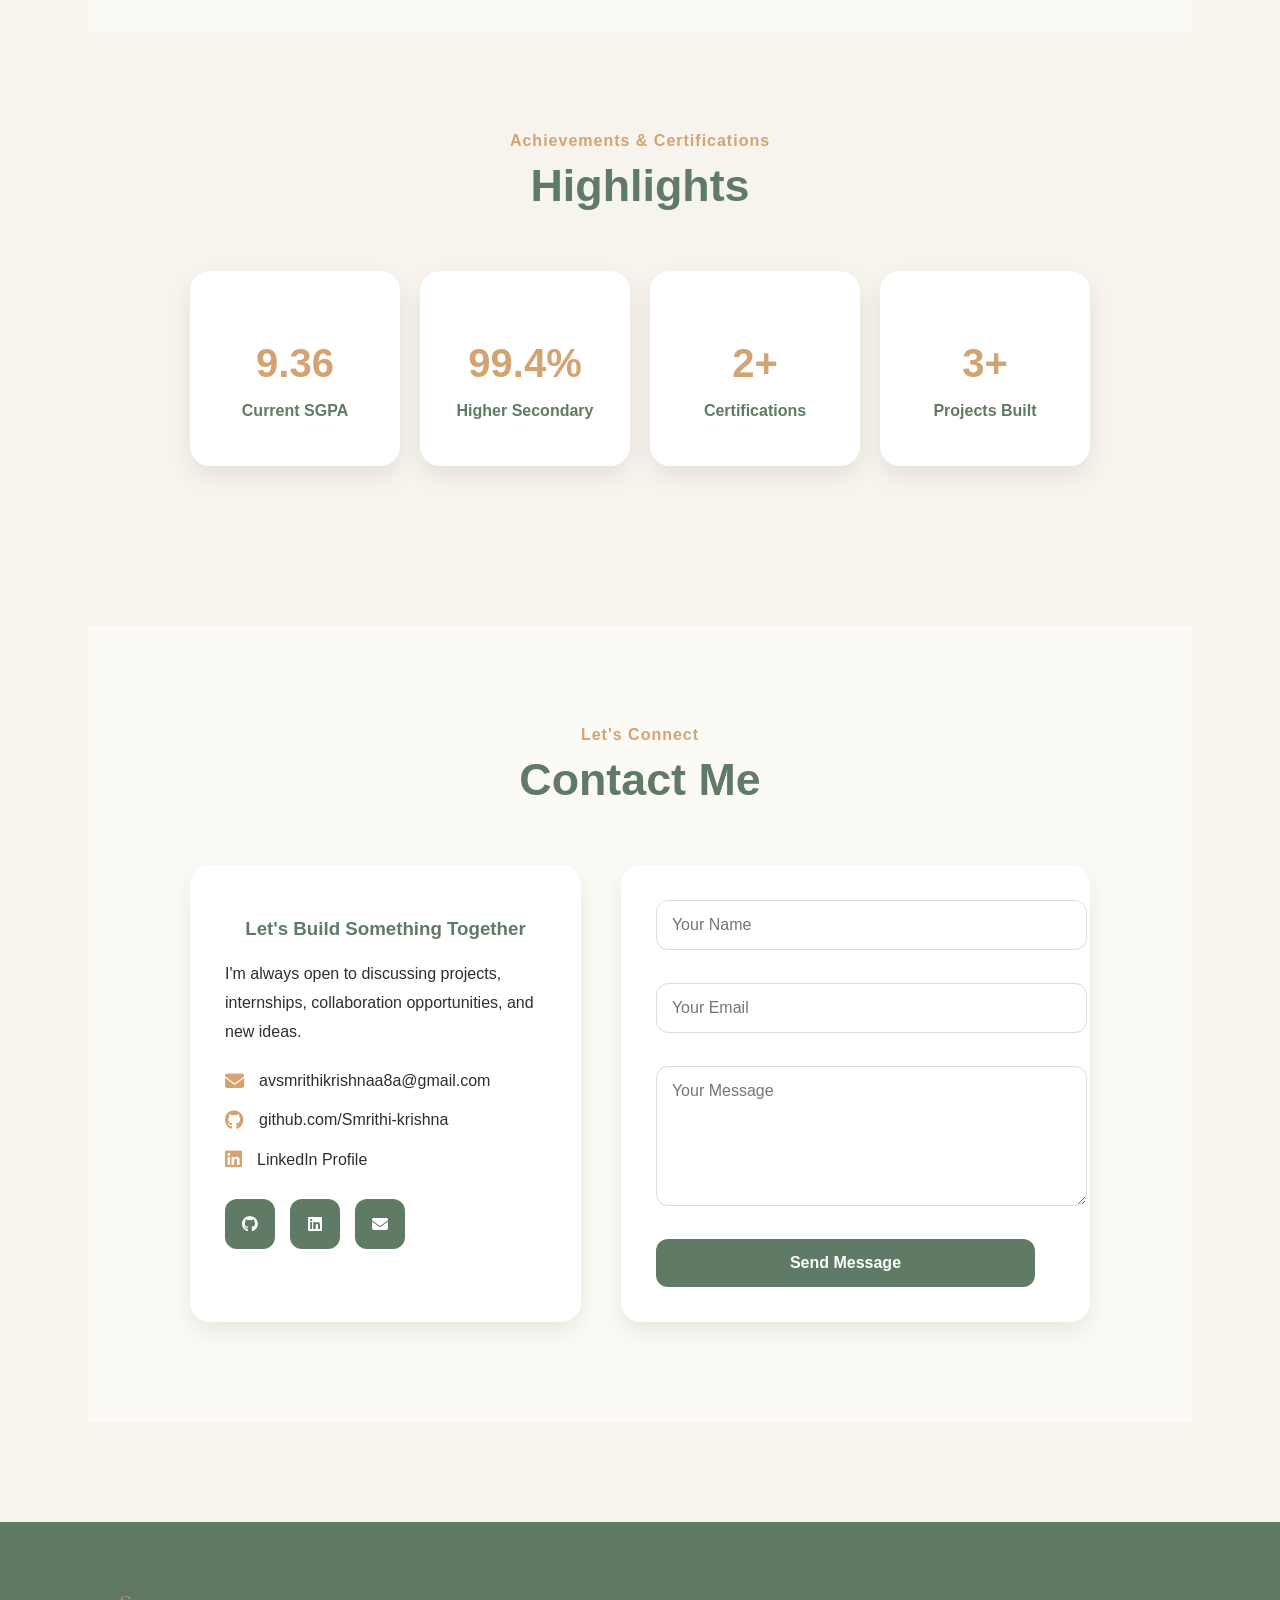
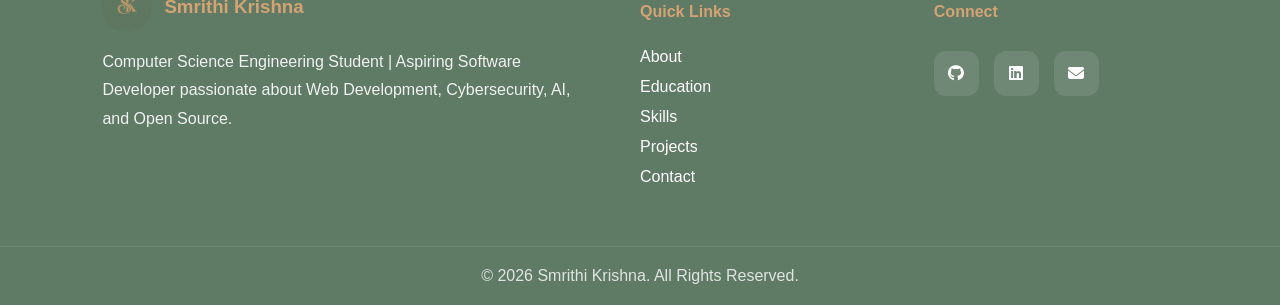
==== commit 622813db: "Update index.html" ====
--- a/index.html
+++ b/index.html
@@ -413,10 +413,9 @@
             </div>
 
             <div class="project-links">
-                <a href="">GitHub</a>
-                <a href="">Demo</a>
-            </div>
-
+                <a href="https://github.com/Smrithi-krishna/YarnBloom.git">GitHub</a>
+                <a href="https://smrithi-krishna.github.io/YarnBloom/">Demo</a>
+            </div>
         </div>
 
         <div class="project-card">
--- a/style.css
+++ b/style.css
@@ -1,3 +1,195 @@
+.hero {
+    min-height: 100vh;
+    background: linear-gradient(
+        135deg,
+        #3f5744 0%,
+        #5F7A65 50%,
+        #718c77 100%
+    );
+    color: white;
+    display: flex;
+    flex-direction: column;
+    justify-content: center;
+    position: relative;
+    overflow: hidden;
+}
+
+.hero::before {
+    content: "";
+    position: absolute;
+    width: 500px;
+    height: 500px;
+    background: rgba(212,163,115,0.15);
+    border-radius: 50%;
+    top: -150px;
+    right: -100px;
+    filter: blur(80px);
+}
+
+.hero::after {
+    content: "";
+    position: absolute;
+    width: 400px;
+    height: 400px;
+    background: rgba(255,255,255,0.08);
+    border-radius: 50%;
+    bottom: -150px;
+    left: -100px;
+    filter: blur(80px);
+}
+
+.hero-content {
+    width: 90%;
+    max-width: 1300px;
+    margin: auto;
+    display: flex;
+    align-items: center;
+    justify-content: space-between;
+    gap: 60px;
+    z-index: 2;
+}
+
+.hero-left {
+    flex: 1;
+}
+
+.hero-tag {
+    display: inline-block;
+    padding: 10px 18px;
+    background: rgba(255,255,255,0.15);
+    border: 1px solid rgba(255,255,255,0.2);
+    border-radius: 30px;
+    margin-bottom: 25px;
+    backdrop-filter: blur(10px);
+}
+
+.hero h1 {
+    font-size: 4rem;
+    margin-bottom: 10px;
+    line-height: 1.1;
+}
+
+.hero h1 span {
+    color: #D4A373;
+}
+
+.hero h2 {
+    color: #F7F4ED;
+    min-height: 40px;
+    margin-bottom: 20px;
+}
+
+.hero-description {
+    max-width: 650px;
+    font-size: 1.1rem;
+    line-height: 1.8;
+    color: rgba(255,255,255,0.85);
+}
+
+.hero-buttons {
+    margin-top: 35px;
+    display: flex;
+    gap: 15px;
+    flex-wrap: wrap;
+}
+
+.btn-primary,
+.btn-secondary,
+.btn-outline {
+    padding: 14px 26px;
+    border-radius: 10px;
+    text-decoration: none;
+    font-weight: 600;
+    transition: 0.3s;
+}
+
+.btn-primary {
+    background: #D4A373;
+    color: white;
+}
+
+.btn-primary:hover {
+    transform: translateY(-4px);
+}
+
+.btn-secondary {
+    background: white;
+    color: #5F7A65;
+}
+
+.btn-secondary:hover {
+    transform: translateY(-4px);
+}
+
+.btn-outline {
+    border: 2px solid white;
+    color: white;
+}
+
+.btn-outline:hover {
+    background: white;
+    color: #5F7A65;
+}
+
+.hero-right {
+    flex: 0.8;
+    display: flex;
+    justify-content: center;
+}
+
+.image-wrapper {
+    width: 350px;
+    height: 350px;
+    border-radius: 50%;
+    padding: 8px;
+    background: linear-gradient(
+        135deg,
+        #D4A373,
+        white
+    );
+    animation: float 4s ease-in-out infinite;
+}
+
+.image-wrapper img {
+    width: 100%;
+    height: 100%;
+    border-radius: 50%;
+    object-fit: cover;
+}
+
+@keyframes float {
+    0%,100%{
+        transform: translateY(0);
+    }
+    50%{
+        transform: translateY(-12px);
+    }
+}
+
+@media(max-width:900px){
+
+    .hero-content{
+        flex-direction: column-reverse;
+        text-align: center;
+        padding-top: 120px;
+    }
+
+    .hero h1{
+        font-size: 2.8rem;
+    }
+
+    .image-wrapper{
+        width: 250px;
+        height: 250px;
+    }
+
+    .hero-buttons{
+        justify-content: center;
+    }
+}
+
+
+
 body {
     font-family: 'Outfit', sans-serif;
     margin: 0;
@@ -54,39 +246,363 @@
     box-shadow: 0 4px 12px rgba(0, 0, 0, 0.08);
 }
 
-.navbar a {
-    color: white;
+
+.navbar{
+    position: fixed;
+    top: 20px;
+    left: 50%;
+    transform: translateX(-50%);
+
+    width: 90%;
+    max-width: 1200px;
+
+    display: flex;
+    justify-content: space-between;
+    align-items: center;
+
+    padding: 15px 25px;
+
+    background: rgba(95,122,101,0.9);
+    backdrop-filter: blur(15px);
+
+    border-radius: 16px;
+
+    z-index: 1000;
+
+    transition: all 0.3s ease;
+}
+
+.navbar.scrolled{
+    background: white;
+    box-shadow: 0 10px 25px rgba(0,0,0,0.1);
+}
+
+.navbar.scrolled .nav-links a{
+    color: black;
+}
+
+/*.navbar.scrolled .logo span{
+    color: #5F7A65;
+}*/
+
+.navbar.scrolled .theme-toggle{
+    color: #2F2F2F;
+}
+
+/*.logo span{
+    color: #D4A373;
+    font-size: 1.4rem;
+    font-weight: 700;
+}*/
+
+.nav-links{
+    display: flex;
+    gap: 30px;
+    list-style: none;
+    margin: 0;
+    padding: 0;
+}
+
+.nav-links a{
+    color: white;
+    text-decoration: none;
+    font-weight: 500;
+    transition: 0.3s;
+    position: relative;
+}
+
+.nav-links a::after{
+    content: "";
+    position: absolute;
+    left: 0;
+    bottom: -5px;
+
+    width: 0;
+    height: 2px;
+
+    background: #D4A373;
+    transition: 0.3s;
+}
+
+.nav-links a:hover::after{
+    width: 100%;
+}
+
+.resume-btn{
+    background: #D4A373;
+    color: white;
+    text-decoration: none;
+    padding: 10px 18px;
+    border-radius: 10px;
     font-weight: 600;
-    background-color: #D4A373;
-    text-decoration: none;
-    padding: 2px 4px;
-    border-radius: 4px;
-    margin-right: 20px;
-}
-
-.navbar a:hover {
-    background-color: #b88555;
-    color: #f7f7f7;
-    text-decoration: none;
-    padding: 2px 4px;
-    border-radius: 4px;
-}
-
-
-.navbar {
-    border: 2px solid #D4A373;
-    padding: 10px 20px;
-    width: fit-content;
-    border-radius: 10px;
+    transition: 0.3s;
+}
+
+.resume-btn:hover{
+    transform: translateY(-3px);
+    background: #be8c5c;
+}
+
+.menu-btn{
+    display: none;
+    color: white;
+    font-size: 1.5rem;
+    cursor: pointer;
+}
+
+.nav-links a.active{
+    color: #D4A373;
+}
+
+#education{
+    padding: 100px 8%;
+    background: #fcfaf5;
+}
+
+.timeline{
+    position: relative;
+    max-width: 900px;
+    margin: 60px auto;
+}
+
+.timeline::before{
+    content: "";
+    position: absolute;
+    left: 50%;
+    top: 0;
+    width: 4px;
+    height: 100%;
+    background: #D4A373;
+    transform: translateX(-50%);
+}
+
+.timeline-item{
+    position: relative;
+    width: 50%;
+    padding: 20px 40px;
+    box-sizing: border-box;
+}
+
+.timeline-item:nth-child(odd){
+    left: 0;
+    text-align: right;
+}
+
+.timeline-item:nth-child(even){
+    left: 50%;
+}
+
+.timeline-dot{
+    position: absolute;
+    top: 35px;
+    width: 18px;
+    height: 18px;
     background: #5F7A65;
-    display: flex;
+    border: 4px solid #D4A373;
+    border-radius: 50%;
+    z-index: 2;
+}
+
+.timeline-item:nth-child(odd) .timeline-dot{
+    right: -13px;
+}
+
+.timeline-item:nth-child(even) .timeline-dot{
+    left: -13px;
+}
+
+.timeline-content{
+    background: white;
+    padding: 25px;
+    border-radius: 20px;
+    box-shadow: 0 10px 25px rgba(0,0,0,0.08);
+    transition: 0.3s;
+}
+
+.timeline-content:hover{
+    transform: translateY(-8px);
+}
+
+.timeline-year{
+    display: inline-block;
+    margin-bottom: 10px;
+    color: #D4A373;
+    font-weight: 700;
+}
+
+.timeline-content h3{
+    color: #5F7A65;
+    margin-bottom: 10px;
+}
+
+.timeline-content h4{
+    color: #777;
+    font-weight: 500;
+    margin-bottom: 15px;
+}
+
+.timeline-content p{
+    line-height: 1.7;
+}
+
+.timeline-badge{
+    display: inline-block;
+    margin-top: 15px;
+    background: #5F7A65;
+    color: white;
+    padding: 8px 15px;
+    border-radius: 30px;
+    font-weight: 600;
+}
+
+@media(max-width:768px){
+
+    .timeline::before{
+        left: 20px;
+    }
+
+    .timeline-item{
+        width: 100%;
+        left: 0 !important;
+        text-align: left !important;
+        padding-left: 60px;
+        padding-right: 15px;
+    }
+
+    .timeline-dot{
+        left: 11px !important;
+    }
+}
+
+@media (max-width: 900px){
+
+    .nav-links{
+        position: absolute;
+        top: 80px;
+        left: 0;
+
+        width: 100%;
+
+        background: #5F7A65;
+
+        flex-direction: column;
+        align-items: center;
+
+        padding: 20px 0;
+
+        display: none;
+    }
+
+    .nav-links.active{
+        display: flex;
+    }
+
+    .menu-btn{
+        display: block;
+    }
+
+    .resume-btn{
+        display: none;
+    }
+}
+
+
+#about-me{
+    padding: 100px 8%;
+}
+
+.section-heading{
+    text-align: center;
+    margin-bottom: 60px;
+}
+
+.section-heading span{
+    color: #D4A373;
+    font-weight: 600;
+    letter-spacing: 1px;
+}
+
+.section-heading h2{
+    font-size: 2.8rem;
+    color: #5F7A65;
+    margin-top: 10px;
+}
+
+.about-container{
+    display: grid;
+    grid-template-columns: 1.2fr 1fr;
+    gap: 40px;
+    align-items: center;
+}
+
+.about-card-main{
+    background: white;
+    padding: 40px;
+    border-radius: 20px;
+    box-shadow: 0 10px 30px rgba(0,0,0,0.08);
+    border-left: 5px solid #D4A373;
+}
+
+.about-card-main h3{
+    color: #5F7A65;
+    margin-bottom: 20px;
+    font-size: 1.8rem;
+}
+
+.about-card-main p{
+    line-height: 1.8;
+    margin-bottom: 15px;
+}
+
+.about-right{
+    display: grid;
+    grid-template-columns: repeat(2,1fr);
     gap: 20px;
-    position: fixed;   
-    top: 20px;            
-    left: 50%;            
-    transform: translateX(-50%); 
-    z-index: 10;         
-}
+}
+
+.info-card{
+    background: white;
+    padding: 25px;
+    border-radius: 18px;
+    text-align: center;
+    transition: 0.3s;
+    box-shadow: 0 5px 20px rgba(0,0,0,0.08);
+}
+
+.info-card:hover{
+    transform: translateY(-8px);
+}
+
+.info-card i{
+    font-size: 2rem;
+    color: #D4A373;
+    margin-bottom: 15px;
+}
+
+.info-card h4{
+    color: #5F7A65;
+    margin-bottom: 10px;
+}
+
+.info-card p{
+    font-size: 0.95rem;
+    line-height: 1.5;
+}
+
+@media(max-width:900px){
+
+    .about-container{
+        grid-template-columns: 1fr;
+    }
+
+    .about-right{
+        grid-template-columns: 1fr;
+    }
+
+    .section-heading h2{
+        font-size: 2.2rem;
+    }
+} 
 
 
 form {
@@ -123,47 +639,133 @@
     box-shadow: 0 0 5px rgba(95, 122, 101, 0.3);
 }
 
-footer {
+.footer{
     background: #5F7A65;
+    color: white;
+    margin-top: 100px;
+}
+
+.footer-container{
+    max-width: 1200px;
+    margin: auto;
+
+    padding: 60px 8%;
+
+    display: grid;
+    grid-template-columns: 2fr 1fr 1fr;
+    gap: 50px;
+}
+
+.footer-brand h3{
+    color: #D4A373;
+    margin-bottom: 15px;
+}
+
+.footer-brand p{
+    line-height: 1.8;
+    opacity: 0.9;
+}
+
+.footer-links{
+    display: flex;
+    flex-direction: column;
+    gap: 12px;
+}
+
+.footer-links h4,
+.footer-social h4{
+    margin-bottom: 15px;
+    color: #D4A373;
+}
+
+.footer-links a{
+    color: white;
+    text-decoration: none;
+    transition: .3s;
+}
+
+.footer-links a:hover{
+    color: #D4A373;
+    padding-left: 5px;
+}
+
+.footer-social .social-icons{
+    display: flex;
+    gap: 15px;
+}
+
+.footer-social .social-icons a{
+    width: 45px;
+    height: 45px;
+
+    display: flex;
+    align-items: center;
+    justify-content: center;
+
+    text-decoration: none;
+
+    background: rgba(255,255,255,0.1);
+    color: white;
+
+    border-radius: 12px;
+    transition: .3s;
+}
+
+.footer-social .social-icons a:hover{
+    background: #D4A373;
+    transform: translateY(-5px);
+}
+
+.footer-bottom{
+    border-top: 1px solid rgba(255,255,255,0.1);
     text-align: center;
-    padding: 25px;
-    margin-top: 40px;
-}
-
-footer p {
-    margin: 8px 0;
-    font-size: 14px;
-    color: #EDE7DD;
-}
-
-footer a {
-    color: #D4A373;
-    text-decoration: none;
-}
-
-footer a:hover {
-    color: white;
-    text-decoration: underline;
-}
-
-
-.about-grid {
-  display: grid;
-  grid-template-columns: repeat(2, 1fr);
-  gap: 20px;
-}
-
-.about-grid div {
-  background: #F7F4ED;
-  padding: 15px;
-  border-radius: 8px;
-  border-left: 4px solid #D4A373;
-}
-
-.about-grid strong {
-  color: #5F7A65;
-}
-
+    padding: 20px;
+}
+
+.footer-bottom p{
+    margin: 0;
+    opacity: 0.8;
+}
+
+@media(max-width:768px){
+
+    .footer-container{
+        grid-template-columns: 1fr;
+        text-align: center;
+    }
+
+    .footer-social .social-icons{
+        justify-content: center;
+    }
+}
+
+#backToTop{
+    position: fixed;
+    bottom: 25px;
+    right: 25px;
+
+    width: 50px;
+    height: 50px;
+
+    border: none;
+    border-radius: 50%;
+
+    background: #D4A373;
+    color: white;
+
+    cursor: pointer;
+
+    display: flex;
+    align-items: center;
+    justify-content: center;
+    z-index: 1000;
+
+    transition: .3s;
+}
+
+#backToTop:hover{
+    background: #5F7A65;
+}
 
 .tabs {
   display: flex;
@@ -195,58 +797,268 @@
 }
 
 
-.skills-container {
-  display: flex;
-  flex-wrap: wrap;
-  gap: 12px;
-}
-
-.skill {
-  background: #5F7A65;
-  color: white;
-  padding: 10px 18px;
-  border-radius: 25px;
-  font-weight: 500;
-  transition: all 0.3s ease;
-}
-
-.skill:hover {
-  background: #D4A373;
-  transform: translateY(-2px);
-}
-
-.projects-grid {
-  display: grid;
-  grid-template-columns: repeat(3, 1fr);
-  gap: 20px;
-}
-
-.project-card {
-  min-height: 200px;
-  min-width: 200px;
-}
-
-.project-card h3 {
-  color: #5F7A65;
-  margin-top: 0;
-}
-
-.project-links {
-  display: flex;
-  gap: 10px;
-  margin-top: 15px;
-}
-
-.project-links a {
-  background: #D4A373;
-  color: white;
-  padding: 8px 14px;
-  border-radius: 8px;
-  text-decoration: none;
-}
-
-.project-links a:hover {
-  background: #5F7A65;
+#skills{
+    padding: 100px 8%;
+}
+
+.skills-grid{
+    display: grid;
+    grid-template-columns: repeat(2,1fr);
+    gap: 30px;
+    margin-top: 60px;
+}
+
+.skill-card{
+    background: white;
+    padding: 30px;
+    border-radius: 20px;
+    box-shadow: 0 10px 25px rgba(0,0,0,0.08);
+    transition: 0.3s;
+}
+
+.skill-card:hover{
+    transform: translateY(-8px);
+}
+
+.skill-icon{
+    width: 60px;
+    height: 60px;
+    background: #5F7A65;
+    color: white;
+    display: flex;
+    align-items: center;
+    justify-content: center;
+    border-radius: 15px;
+    font-size: 1.5rem;
+    margin-bottom: 20px;
+}
+
+.skill-card h3{
+    color: #5F7A65;
+    margin-bottom: 25px;
+}
+
+.skill-item{
+    margin-bottom: 20px;
+}
+
+.skill-item span{
+    display: block;
+    margin-bottom: 8px;
+    font-weight: 600;
+}
+
+.progress{
+    width: 100%;
+    height: 10px;
+    background: #e9e9e9;
+    border-radius: 20px;
+    overflow: hidden;
+}
+
+.progress-bar{
+    height: 100%;
+    background: linear-gradient(
+        90deg,
+        #D4A373,
+        #5F7A65
+    );
+    border-radius: 20px;
+}
+
+.skill-tags{
+    display: flex;
+    flex-wrap: wrap;
+    gap: 10px;
+}
+
+.skill-tags span{
+    background: #F7F4ED;
+    color: #5F7A65;
+    padding: 10px 15px;
+    border-radius: 25px;
+    font-weight: 600;
+    border: 1px solid #D4A373;
+    transition: 0.3s;
+}
+
+.skill-tags span:hover{
+    background: #D4A373;
+    color: white;
+}
+
+@media(max-width:768px){
+
+    .skills-grid{
+        grid-template-columns: 1fr;
+    }
+}
+
+#projects{
+    padding: 100px 8%;
+    background: #fcfaf5;
+}
+
+.featured-project{
+    display: grid;
+    grid-template-columns: 1fr 1fr;
+    gap: 40px;
+    align-items: center;
+
+    margin-top: 60px;
+    margin-bottom: 80px;
+
+    background: white;
+    padding: 35px;
+    border-radius: 25px;
+
+    box-shadow: 0 15px 35px rgba(0,0,0,0.08);
+}
+
+.featured-image img{
+    width: 100%;
+    border-radius: 18px;
+    display: block;
+}
+
+.featured-tag{
+    background: #D4A373;
+    color: white;
+
+    padding: 8px 15px;
+    border-radius: 25px;
+
+    font-size: 0.85rem;
+    font-weight: 600;
+}
+
+.featured-content h3{
+    color: #5F7A65;
+    margin: 20px 0;
+    font-size: 2rem;
+}
+
+.featured-content p{
+    line-height: 1.8;
+}
+
+.tech-stack{
+    display: flex;
+    flex-wrap: wrap;
+    gap: 10px;
+    margin-top: 20px;
+}
+
+.tech-stack span{
+    background: #F7F4ED;
+    color: #5F7A65;
+
+    padding: 8px 14px;
+    border-radius: 25px;
+
+    border: 1px solid #D4A373;
+    font-size: 0.9rem;
+}
+
+.project-buttons{
+    margin-top: 25px;
+    display: flex;
+    gap: 15px;
+}
+
+.project-buttons a{
+    text-decoration: none;
+    padding: 12px 20px;
+
+    background: #5F7A65;
+    color: white;
+
+    border-radius: 10px;
+    transition: .3s;
+}
+
+.project-buttons a:hover{
+    background: #D4A373;
+}
+
+.projects-grid{
+    display: grid;
+    grid-template-columns: repeat(3,1fr);
+    gap: 25px;
+}
+
+.project-card{
+    background: white;
+
+    padding: 25px;
+    border-radius: 20px;
+
+    box-shadow: 0 10px 25px rgba(0,0,0,0.08);
+
+    transition: .3s;
+}
+
+.project-card:hover{
+    transform: translateY(-10px);
+}
+
+.project-top{
+    width: 60px;
+    height: 60px;
+
+    background: #5F7A65;
+    color: white;
+
+    display: flex;
+    align-items: center;
+    justify-content: center;
+
+    border-radius: 15px;
+    font-size: 1.4rem;
+
+    margin-bottom: 20px;
+}
+
+.project-card h3{
+    color: #5F7A65;
+    margin-bottom: 15px;
+}
+
+.project-card p{
+    line-height: 1.7;
+}
+
+.project-links{
+    display: flex;
+    gap: 10px;
+    margin-top: 20px;
+}
+
+.project-links a{
+    text-decoration: none;
+    color: white;
+
+    background: #D4A373;
+
+    padding: 10px 15px;
+    border-radius: 10px;
+
+    transition: .3s;
+}
+
+.project-links a:hover{
+    background: #5F7A65;
+}
+
+@media(max-width:900px){
+
+    .featured-project{
+        grid-template-columns: 1fr;
+    }
+
+    .projects-grid{
+        grid-template-columns: 1fr;
+    }
 }
 
 .tab-content {
@@ -331,4 +1143,457 @@
   .contact-form-side, .contact-links-side {
     width: 100%; 
   }
-}+}
+
+
+#achievements{
+    padding: 100px 8%;
+}
+
+.stats-container{
+    display: grid;
+    grid-template-columns: repeat(4,1fr);
+    gap: 20px;
+    margin: 60px 0;
+}
+
+.stat-card{
+    background: white;
+    padding: 30px;
+    border-radius: 20px;
+    text-align: center;
+    box-shadow: 0 10px 25px rgba(0,0,0,0.08);
+    transition: .3s;
+}
+
+.stat-card:hover{
+    transform: translateY(-8px);
+}
+
+.stat-card h3{
+    font-size: 2.5rem;
+    color: #D4A373;
+    margin-bottom: 10px;
+}
+
+.stat-card p{
+    color: #5F7A65;
+    font-weight: 600;
+}
+
+.achievement-grid{
+    display: grid;
+    grid-template-columns: repeat(3,1fr);
+    gap: 25px;
+}
+
+.achievement-card{
+    background: white;
+    padding: 30px;
+    border-radius: 20px;
+    text-align: center;
+
+    box-shadow: 0 10px 25px rgba(0,0,0,0.08);
+    transition: .3s;
+}
+
+.achievement-card:hover{
+    transform: translateY(-10px);
+}
+
+.achievement-card i{
+    font-size: 2rem;
+    color: #D4A373;
+    margin-bottom: 20px;
+}
+
+.achievement-card h3{
+    color: #5F7A65;
+    margin-bottom: 15px;
+}
+
+.achievement-card p{
+    line-height: 1.7;
+}
+
+@media(max-width:900px){
+
+    .stats-container{
+        grid-template-columns: repeat(2,1fr);
+    }
+
+    .achievement-grid{
+        grid-template-columns: 1fr;
+    }
+}
+
+@media(max-width:600px){
+
+    .stats-container{
+        grid-template-columns: 1fr;
+    }
+}
+
+#contact{
+    padding: 100px 8%;
+    background: #fcfaf5;
+}
+
+.contact-container{
+    display: grid;
+    grid-template-columns: 1fr 1.2fr;
+    gap: 40px;
+    margin-top: 60px;
+}
+
+.contact-info{
+    background: white;
+    padding: 35px;
+    border-radius: 20px;
+    box-shadow: 0 10px 25px rgba(0,0,0,0.08);
+}
+
+.contact-info h3{
+    color: #5F7A65;
+    margin-bottom: 20px;
+}
+
+.contact-info p{
+    line-height: 1.8;
+    margin-bottom: 25px;
+}
+
+.contact-item{
+    display: flex;
+    align-items: center;
+    gap: 15px;
+    margin-bottom: 20px;
+}
+
+.contact-item i{
+    color: #D4A373;
+    font-size: 1.2rem;
+}
+
+.social-icons{
+    display: flex;
+    gap: 15px;
+    margin-top: 30px;
+}
+
+.social-icons a{
+    width: 50px;
+    height: 50px;
+
+    display: flex;
+    align-items: center;
+    justify-content: center;
+
+    text-decoration: none;
+
+    background: #5F7A65;
+    color: white;
+
+    border-radius: 12px;
+
+    transition: .3s;
+}
+
+.social-icons a:hover{
+    background: #D4A373;
+    transform: translateY(-5px);
+}
+
+.contact-form-card{
+    background: white;
+    padding: 35px;
+    border-radius: 20px;
+    box-shadow: 0 10px 25px rgba(0,0,0,0.08);
+}
+
+.contact-form-card form{
+    display: flex;
+    flex-direction: column;
+    gap: 18px;
+}
+
+.contact-form-card input,
+.contact-form-card textarea{
+    width: 100%;
+    padding: 15px;
+
+    border: 1px solid #ddd;
+    border-radius: 12px;
+
+    font-family: inherit;
+    font-size: 1rem;
+}
+
+.contact-form-card input:focus,
+.contact-form-card textarea:focus{
+    outline: none;
+    border-color: #D4A373;
+}
+
+.contact-form-card button{
+    background: #5F7A65;
+    color: white;
+
+    border: none;
+    padding: 15px;
+
+    border-radius: 12px;
+
+    font-size: 1rem;
+    font-weight: 600;
+
+    cursor: pointer;
+    transition: .3s;
+}
+
+.contact-form-card button:hover{
+    background: #D4A373;
+}
+
+#success-message{
+    display: none;
+    text-align: center;
+    color: #5F7A65;
+    font-weight: 600;
+}
+
+@media(max-width:900px){
+
+    .contact-container{
+        grid-template-columns: 1fr;
+    }
+}
+
+.theme-toggle{
+    width: 45px;
+    height: 45px;
+
+    border: none;
+    border-radius: 12px;
+
+    background: rgba(255,255,255,0.15);
+    color: white;
+
+    cursor: pointer;
+
+    display: flex;
+    align-items: center;
+    justify-content: center;
+
+    font-size: 1rem;
+
+    transition: .3s;
+}
+
+.theme-toggle:hover{
+    background: #D4A373;
+}
+
+
+body.dark-mode{
+    background: #121212;
+    color: #f5f5f5;
+}
+
+body.dark-mode section{
+    background: #121212;
+}
+
+body.dark-mode .card,
+body.dark-mode .skill-card,
+body.dark-mode .project-card,
+body.dark-mode .achievement-card,
+body.dark-mode .stat-card,
+body.dark-mode .contact-info,
+body.dark-mode .contact-form-card,
+body.dark-mode .timeline-content,
+body.dark-mode .about-card-main,
+body.dark-mode .featured-project,
+body.dark-mode .info-card{
+    background: #1e1e1e;
+    color: white;
+    box-shadow: 0 10px 25px rgba(0,0,0,0.4);
+}
+
+body.dark-mode h1,
+body.dark-mode h2,
+body.dark-mode h3,
+body.dark-mode h4{
+    color: white;
+}
+
+body.dark-mode p,
+body.dark-mode span{
+    color: #dcdcdc;
+}
+
+body.dark-mode .skill-tags span,
+body.dark-mode .tech-stack span{
+    background: #2b2b2b;
+    color: white;
+    border-color: #D4A373;
+}
+
+body.dark-mode input,
+body.dark-mode textarea{
+    background: #2b2b2b;
+    color: white;
+    border-color: #444;
+}
+
+body.dark-mode footer{
+    background: #1a1a1a;
+}
+
+body.dark-mode .navbar{
+    background: rgba(20,20,20,0.7);
+}
+
+/*body.dark-mode .logo span{
+    color: #D4A373;
+}*/
+
+body.dark-mode .section-heading span{
+    color: #D4A373;
+}
+
+body.dark-mode .section-heading h2{
+    color: #D4A373;
+}
+
+body.dark-mode .navbar.scrolled .nav-links a{
+    color: white;
+}
+
+body.dark-mode #education{
+    background: #121212;
+}
+
+body.dark-mode #projects{
+    background: #121212;
+}
+
+body.dark-mode #contact{
+    background: #121212;
+}
+.footer-logo{
+    display: flex;
+    align-items: center;
+    gap: 12px;
+    margin-bottom: 15px;
+}
+
+.footer-logo img{
+    height: 50px;
+    width: auto;
+    object-fit: contain;
+    border-radius: 50px;
+}
+
+.footer-logo h3{
+    margin: 0;
+    color: #D4A373;
+}
+
+.logo{
+    display: flex;
+    align-items: center;
+}
+
+.logo img{
+    height: 50px;
+    width: auto;
+    display: block;
+    object-fit: contain;
+    border-radius: 50px;
+}
+
+.filter-buttons{
+    display:flex;
+    justify-content:center;
+    flex-wrap:wrap;
+    gap:15px;
+    margin:40px 0;
+}
+
+.filter-btn{
+    padding:12px 20px;
+    border:none;
+    border-radius:30px;
+    background:#F7F4ED;
+    color:#5F7A65;
+    cursor:pointer;
+    font-weight:600;
+    transition:.3s;
+}
+
+.filter-btn.active,
+.filter-btn:hover{
+    background:#D4A373;
+    color:white;
+}
+
+.highlights-grid{
+    display:grid;
+    grid-template-columns:repeat(auto-fit,minmax(280px,1fr));
+    gap:25px;
+}
+
+.highlight-card{
+    background:white;
+    padding:25px;
+    border-radius:20px;
+    text-align:center;
+    box-shadow:0 10px 25px rgba(0,0,0,.08);
+    transition:.3s;
+}
+
+.highlight-card:hover{
+    transform:translateY(-8px);
+}
+
+.highlight-card i{
+    font-size:2rem;
+    color:#D4A373;
+    margin-bottom:15px;
+}
+
+body.dark-mode #highlights{
+    background: #121212;
+}
+
+body.dark-mode .highlight-card{
+    background: #1e1e1e;
+    color: #ffffff;
+    box-shadow: 0 10px 25px rgba(0,0,0,0.4);
+}
+
+body.dark-mode .highlight-card h3{
+    color: #ffffff;
+}
+
+body.dark-mode .highlight-card p{
+    color: #dcdcdc;
+}
+
+body.dark-mode .highlight-card i{
+    color: #D4A373;
+}
+
+body.dark-mode .filter-btn{
+    background: #2b2b2b;
+    color: #ffffff;
+    border: 1px solid #444;
+}
+
+body.dark-mode .filter-btn:hover,
+body.dark-mode .filter-btn.active{
+    background: #D4A373;
+    color: white;
+    border-color: #D4A373;
+}
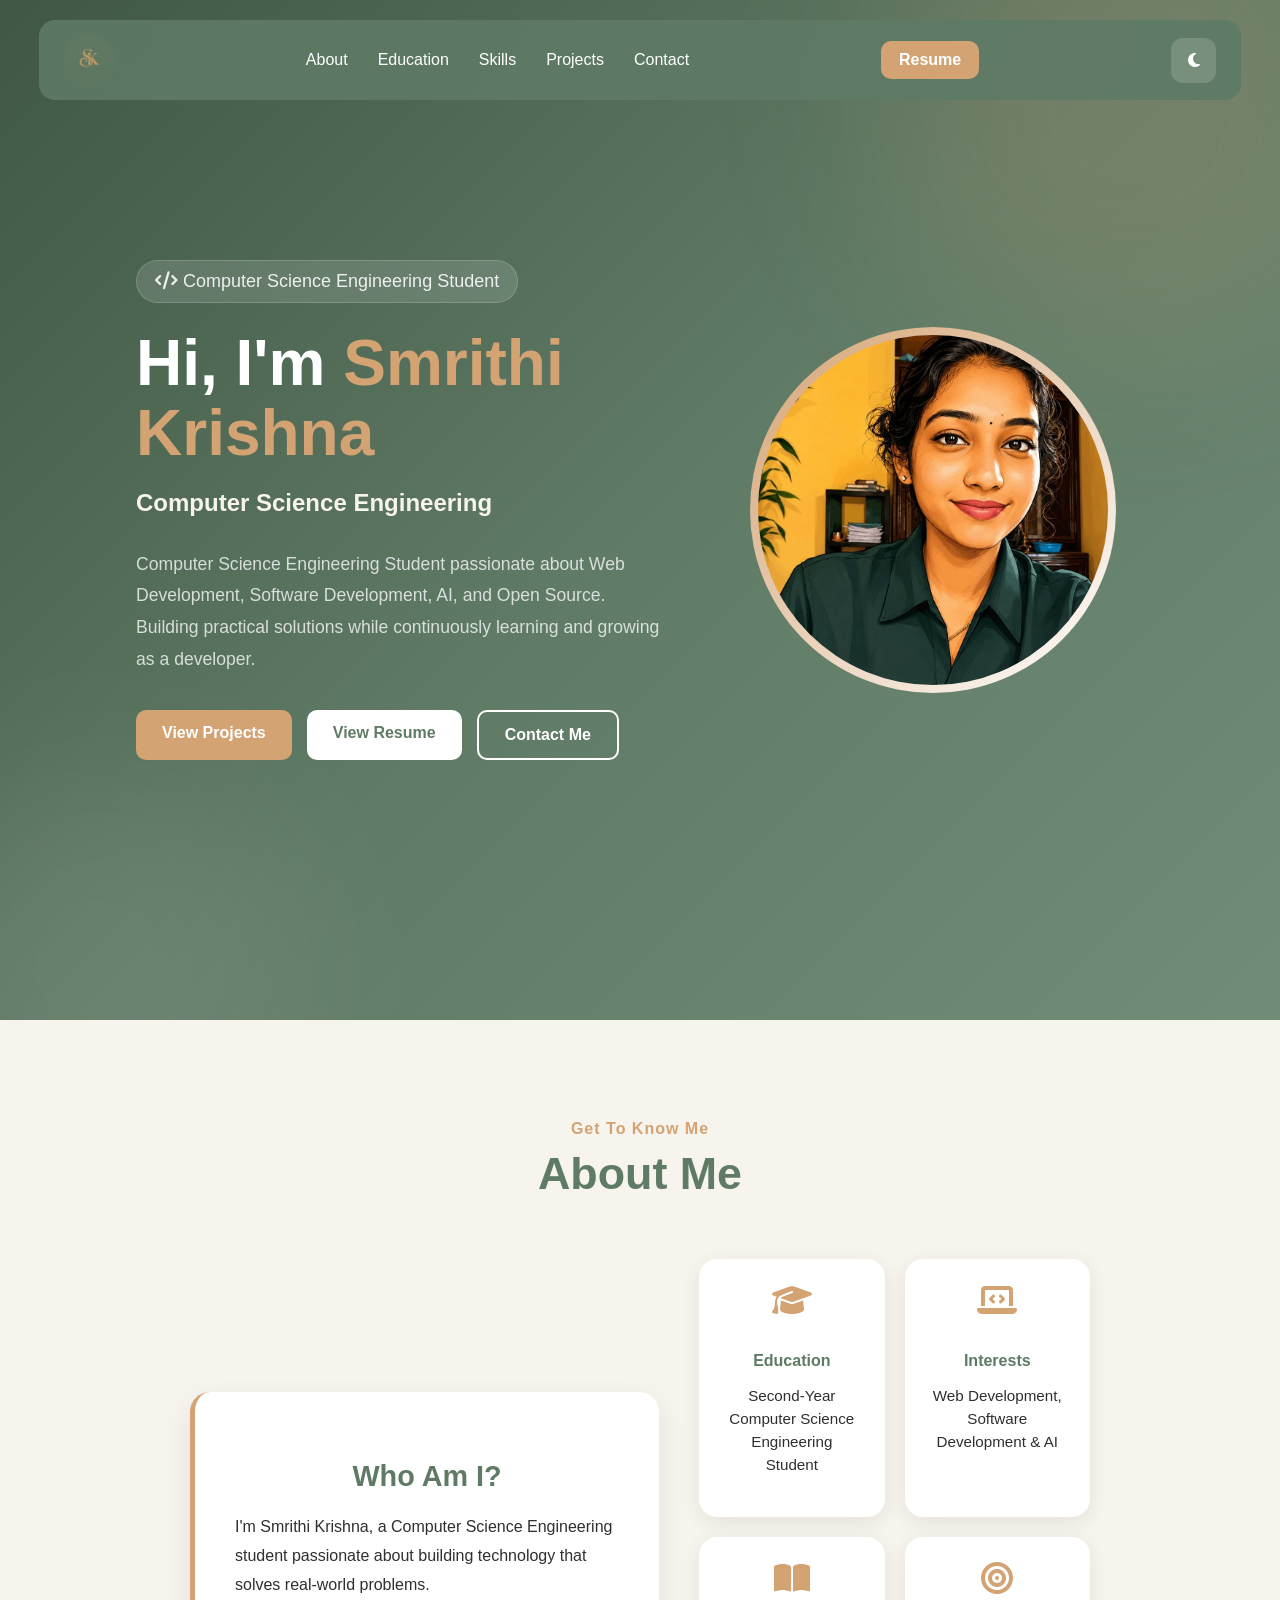
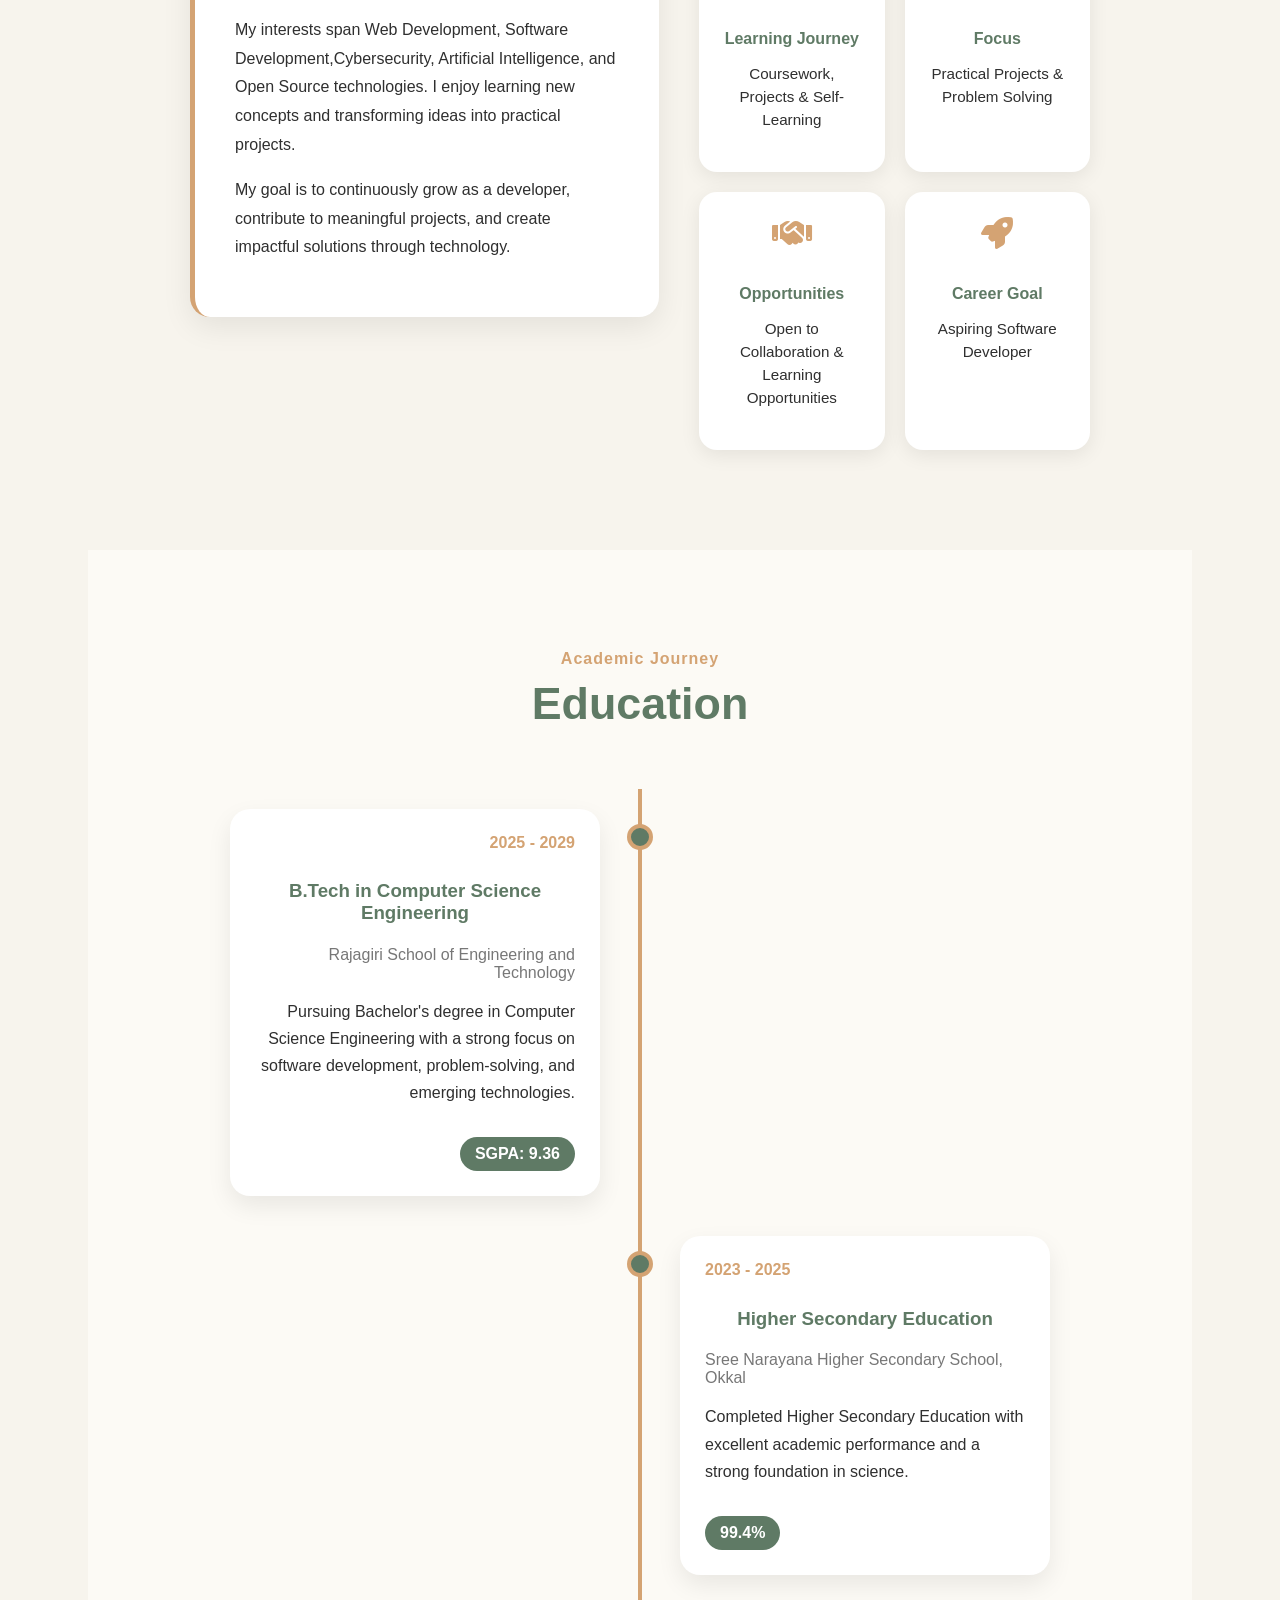
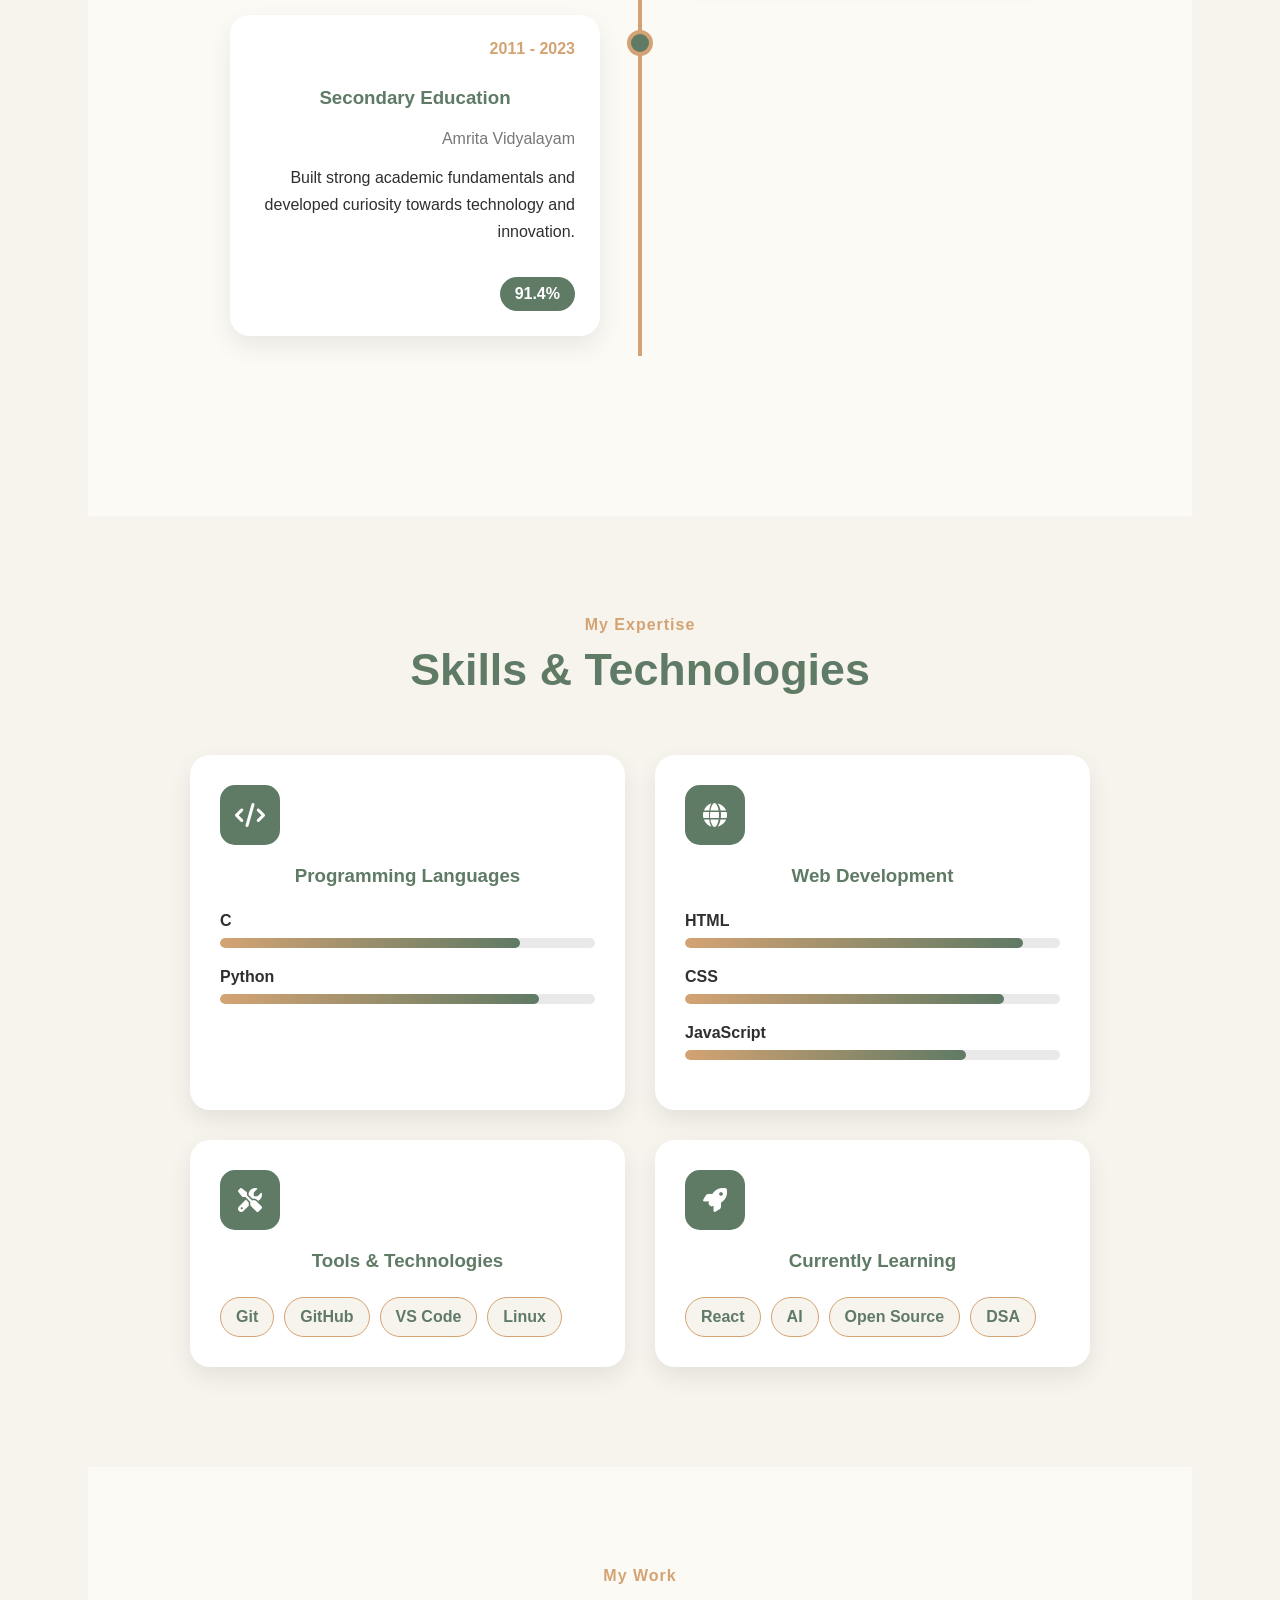
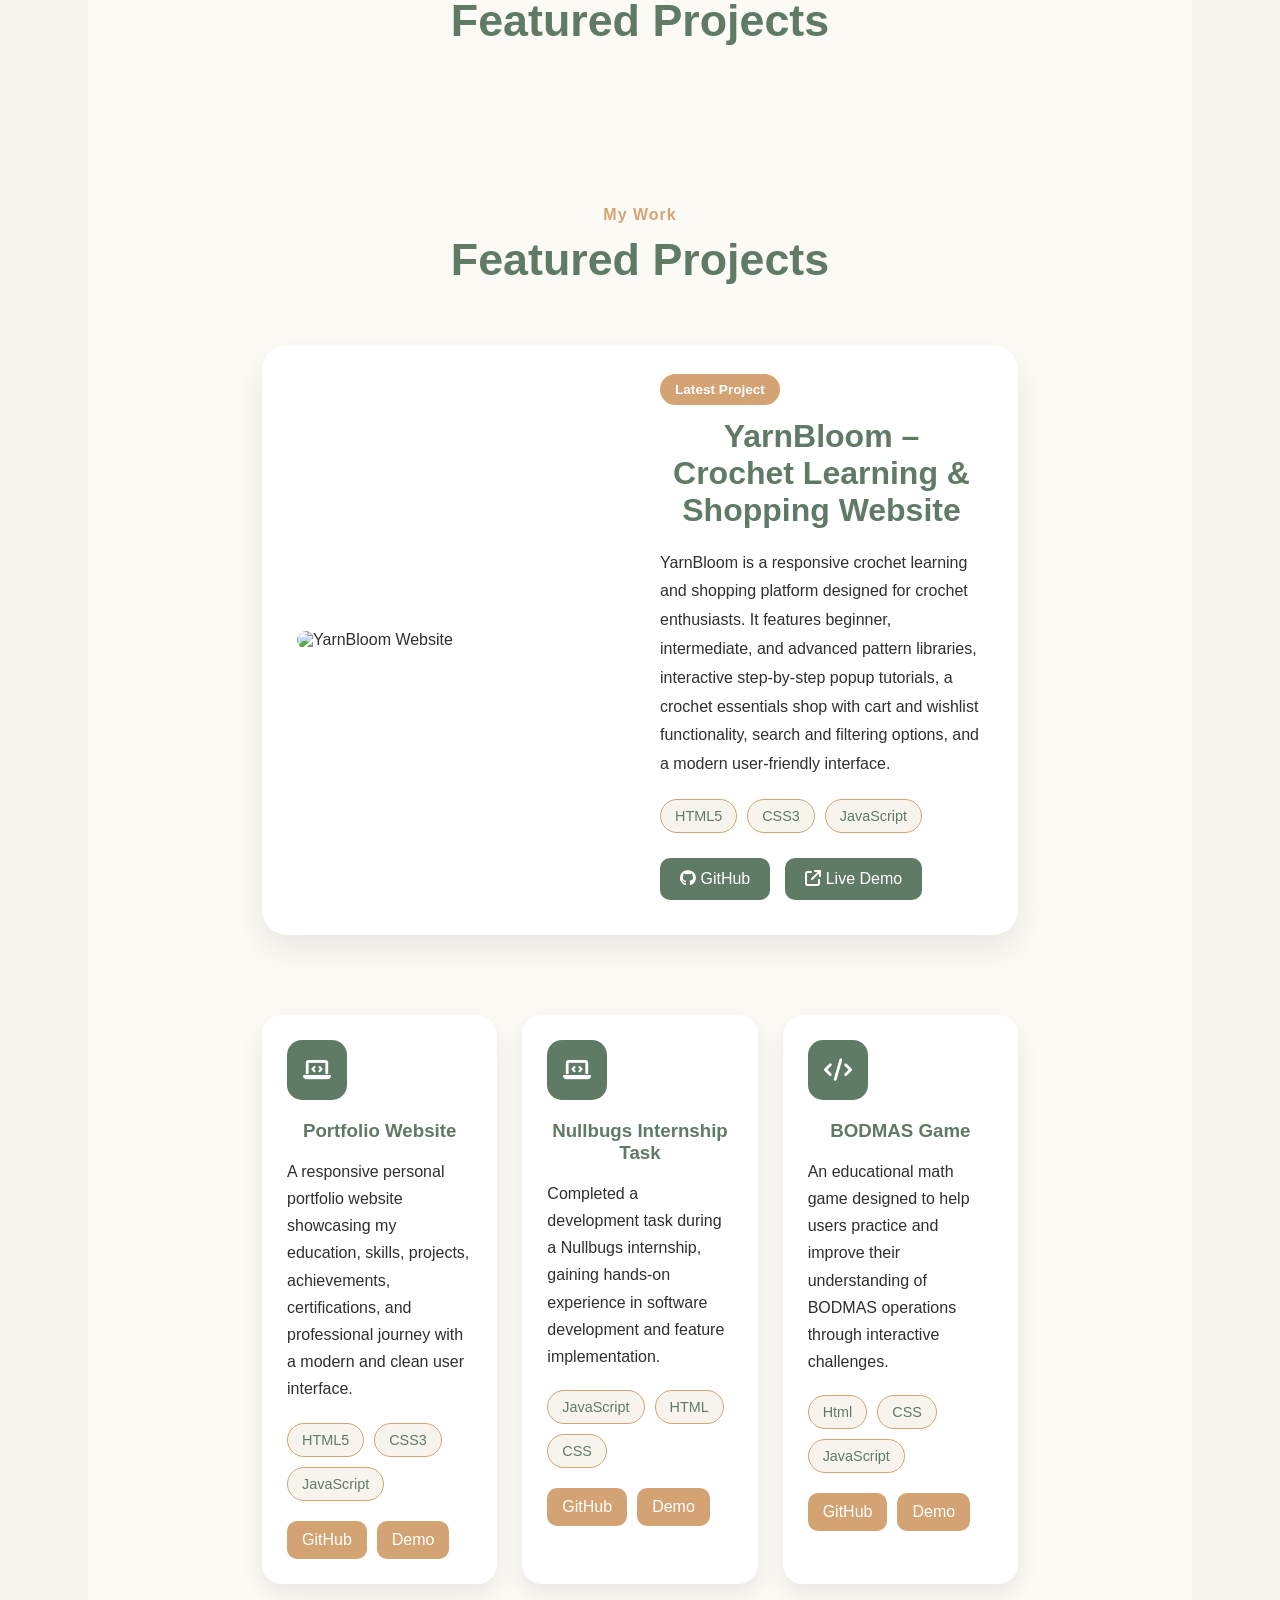
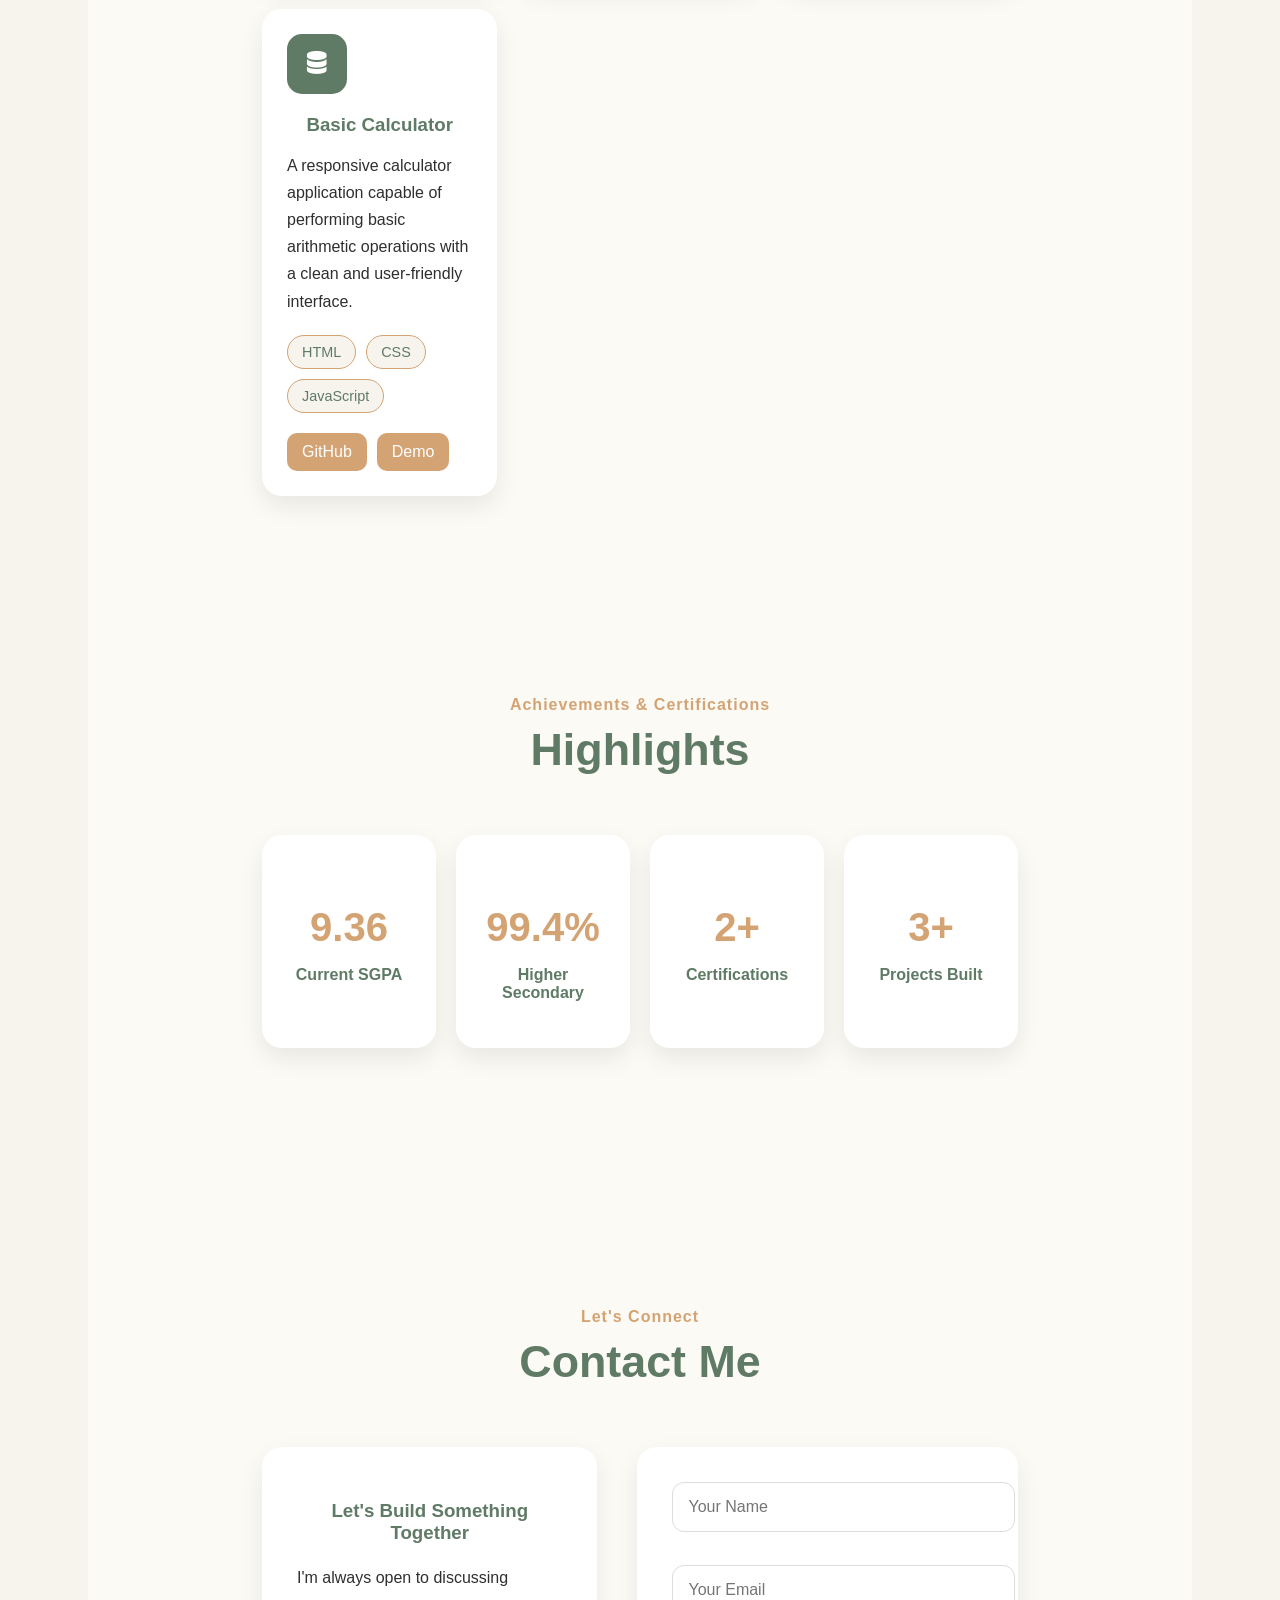
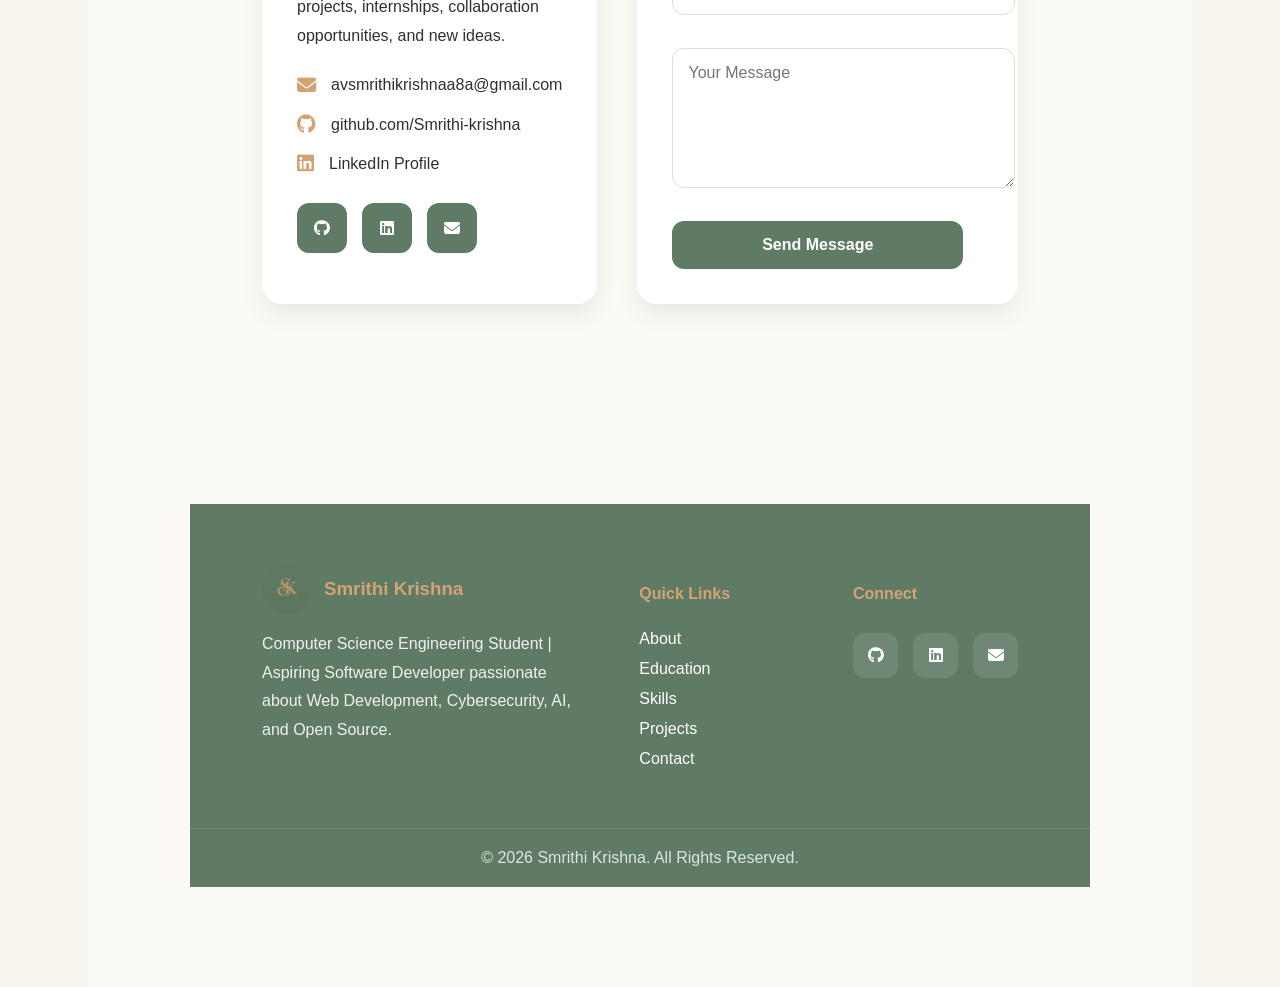
==== commit 035c0572: "Update index.html" ====
--- a/index.html
+++ b/index.html
@@ -347,47 +347,57 @@
         <h2>Featured Projects</h2>
     </div>
 
+   <section id="projects">
+
+    <div class="section-heading">
+        <span>My Work</span>
+        <h2>Featured Projects</h2>
+    </div>
+
     <!-- Featured Project -->
 
-    <div class="featured-project">
-
-        <div class="featured-image">
-            <img src="portfolio-preview.png" alt="Portfolio Website">
-        </div>
-
-        <div class="featured-content">
-
-            <span class="featured-tag">Featured Project</span>
-
-            <h3>Portfolio Website</h3>
-
-            <p>
-                A responsive personal portfolio website showcasing my education,
-                skills, projects, achievements, and professional journey using
-                modern web development practices.
-            </p>
-
-            <div class="tech-stack">
-                <span>HTML</span>
-                <span>CSS</span>
-                <span>JavaScript</span>
-            </div>
-
-            <div class="project-buttons">
-                <a href="https://github.com/Smrithi-krishna/Portfolio.git" target="_blank">
-                    <i class="fa-brands fa-github"></i>
-                    GitHub
-                </a>
-
-                <a href="#" target="_blank">
-                    <i class="fa-solid fa-arrow-up-right-from-square"></i>
-                    Live Demo
-                </a>
-            </div>
-
-        </div>
-
-    </div>
+<div class="featured-project">
+
+    <div class="featured-image">
+        <img src="YarnBloom.png" alt="YarnBloom Website">
+    </div>
+
+    <div class="featured-content">
+
+        <span class="featured-tag">Latest Project</span>
+
+        <h3> YarnBloom – Crochet Learning & Shopping Website</h3>
+
+        <p>
+            YarnBloom is a responsive crochet learning and shopping platform designed for crochet enthusiasts.
+            It features beginner, intermediate, and advanced pattern libraries, interactive step-by-step
+            popup tutorials, a crochet essentials shop with cart and wishlist functionality, search and
+            filtering options, and a modern user-friendly interface.
+        </p>
+
+        <div class="tech-stack">
+            <span>HTML5</span>
+            <span>CSS3</span>
+            <span>JavaScript</span>
+        </div>
+
+        <div class="project-buttons">
+
+            <a href="https://github.com/Smrithi-krishna/YarnBloom.git" target="_blank">
+                <i class="fa-brands fa-github"></i>
+                GitHub
+            </a>
+
+            <a href="https://smrithi-krishna.github.io/YarnBloom/" target="_blank">
+                <i class="fa-solid fa-arrow-up-right-from-square"></i>
+                Live Demo
+            </a>
+
+        </div>
+
+    </div>
+
+</div>
 
     <!-- Other Projects -->
 
@@ -400,23 +410,27 @@
                 <i class="fa-solid fa-laptop-code"></i>
             </div>
 
-            <h3>Crochet website</h3>
-
-            <p>
-                A responsive website showcasing handmade crochet products with an attractive design, product display, and user-friendly navigation.
-            </p>
-
-            <div class="tech-stack">
-                <span>JavaScript</span>
-                <span>HTML</span>
-                <span>CSS</span>
-            </div>
-
-            <div class="project-links">
-                <a href="https://github.com/Smrithi-krishna/YarnBloom.git">GitHub</a>
-                <a href="https://smrithi-krishna.github.io/YarnBloom/">Demo</a>
-            </div>
-        </div>
+    <h3>Portfolio Website</h3>
+
+    <p>
+        A responsive personal portfolio website showcasing my education,
+        skills, projects, achievements, certifications, and professional
+        journey with a modern and clean user interface.
+    </p>
+
+    <div class="tech-stack">
+        <span>HTML5</span>
+        <span>CSS3</span>
+        <span>JavaScript</span>
+    </div>
+
+    <div class="project-links">
+        <a href="https://github.com/Smrithi-krishna/Portfolio.git">GitHub</a>
+        <a href="#">Demo</a>
+    </div>
+    </div>
+
+
 
         <div class="project-card">
 
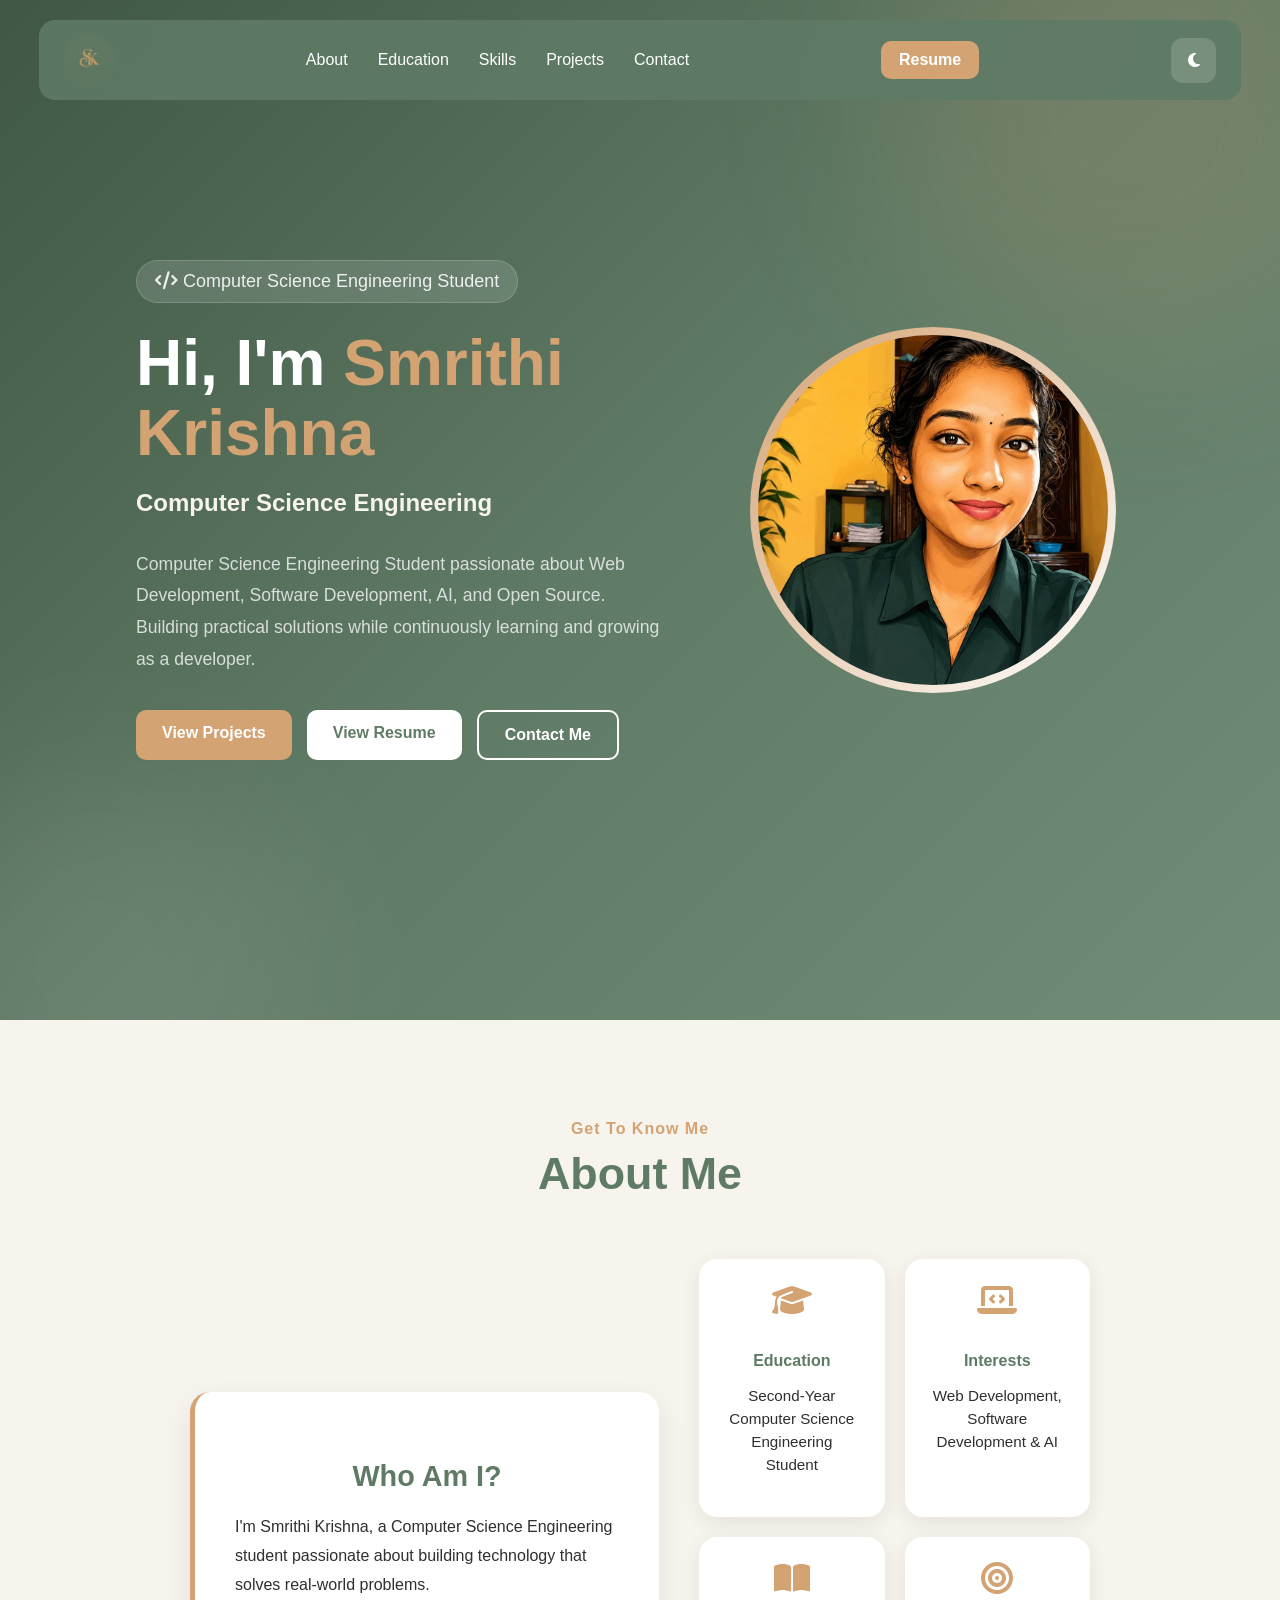
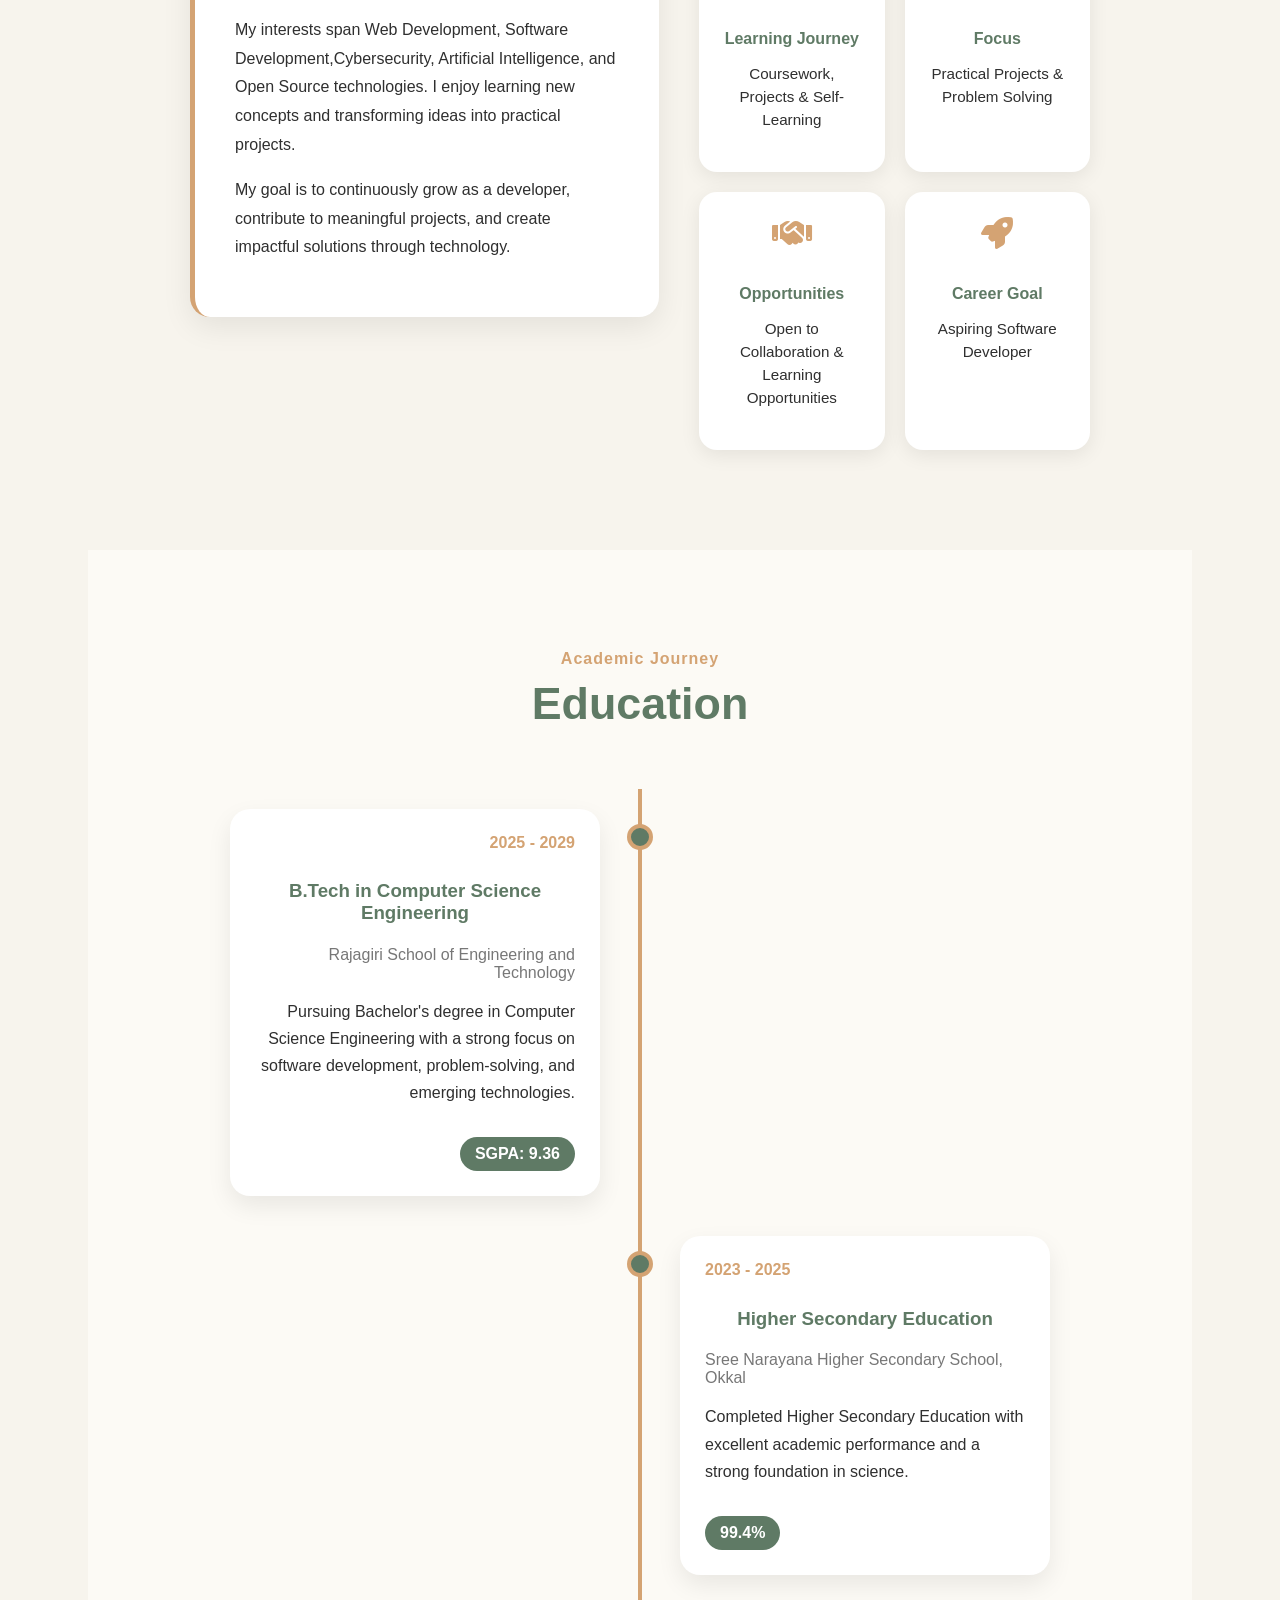
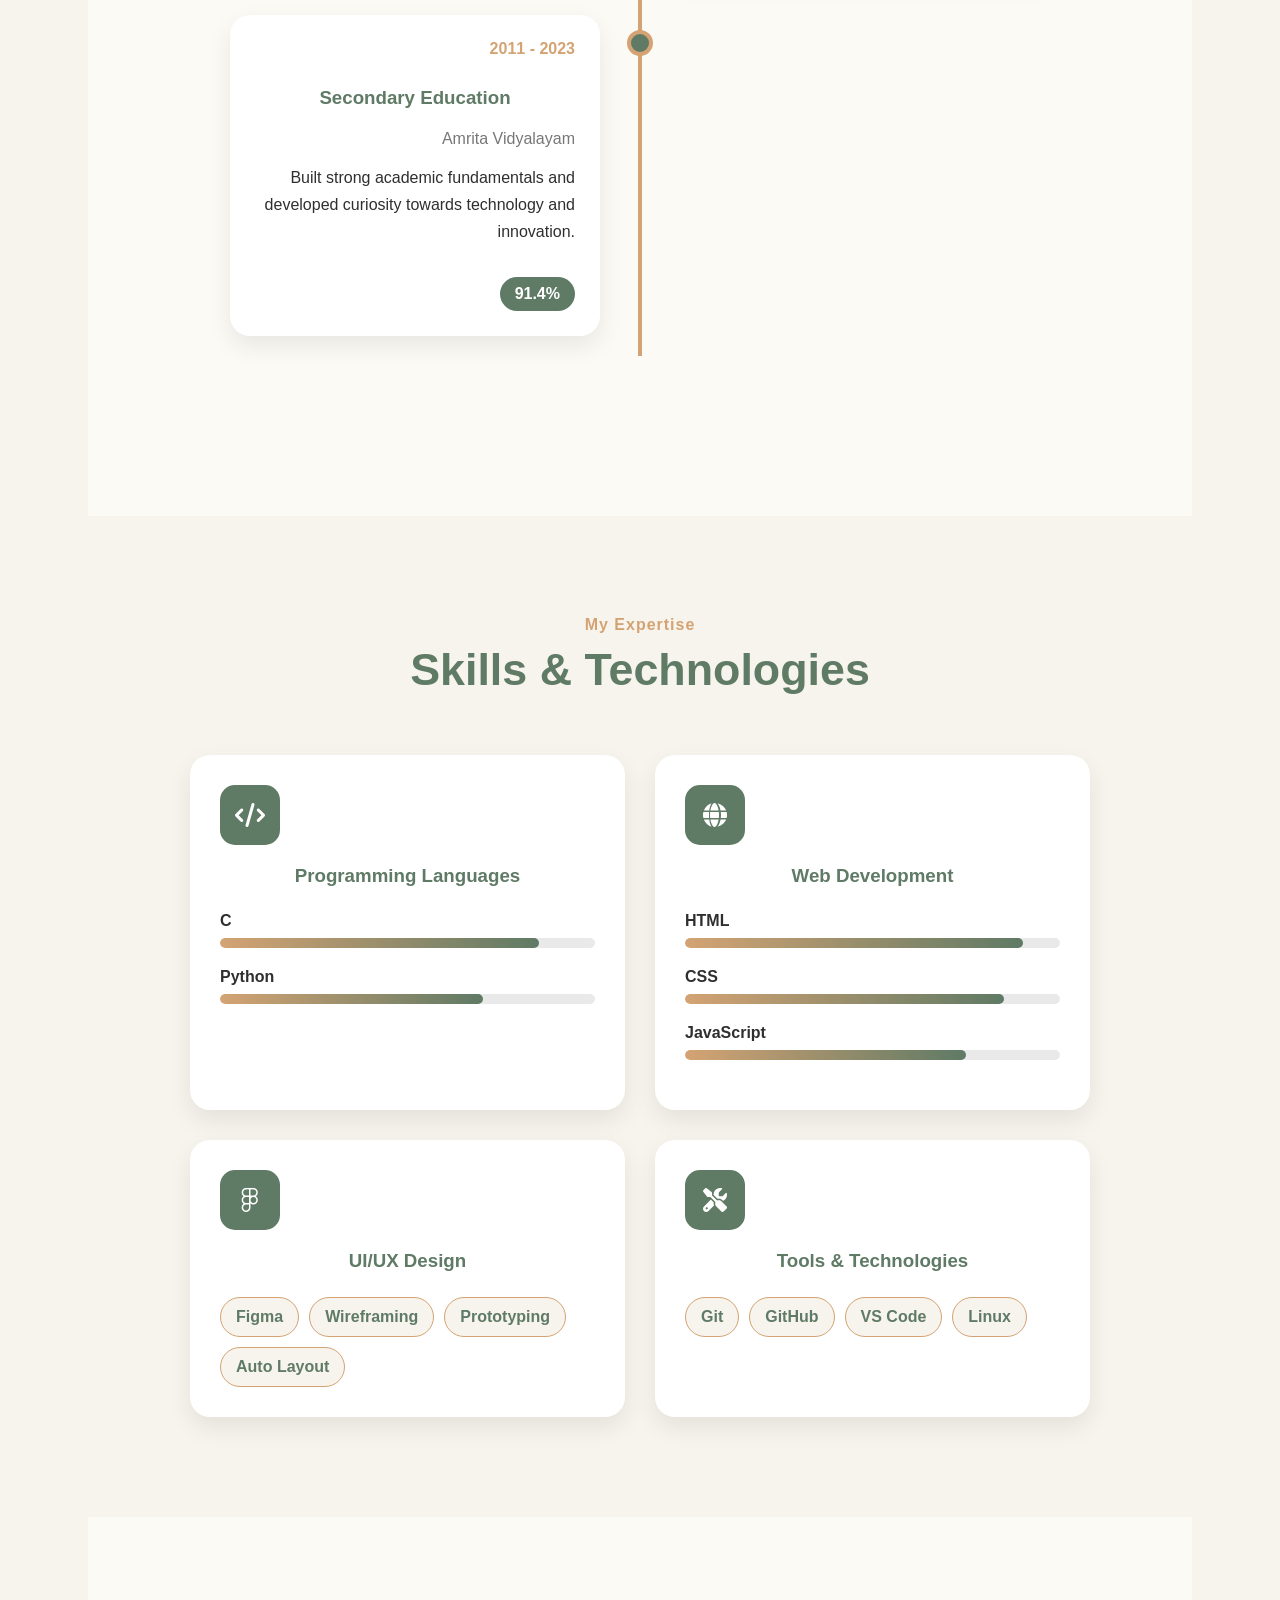
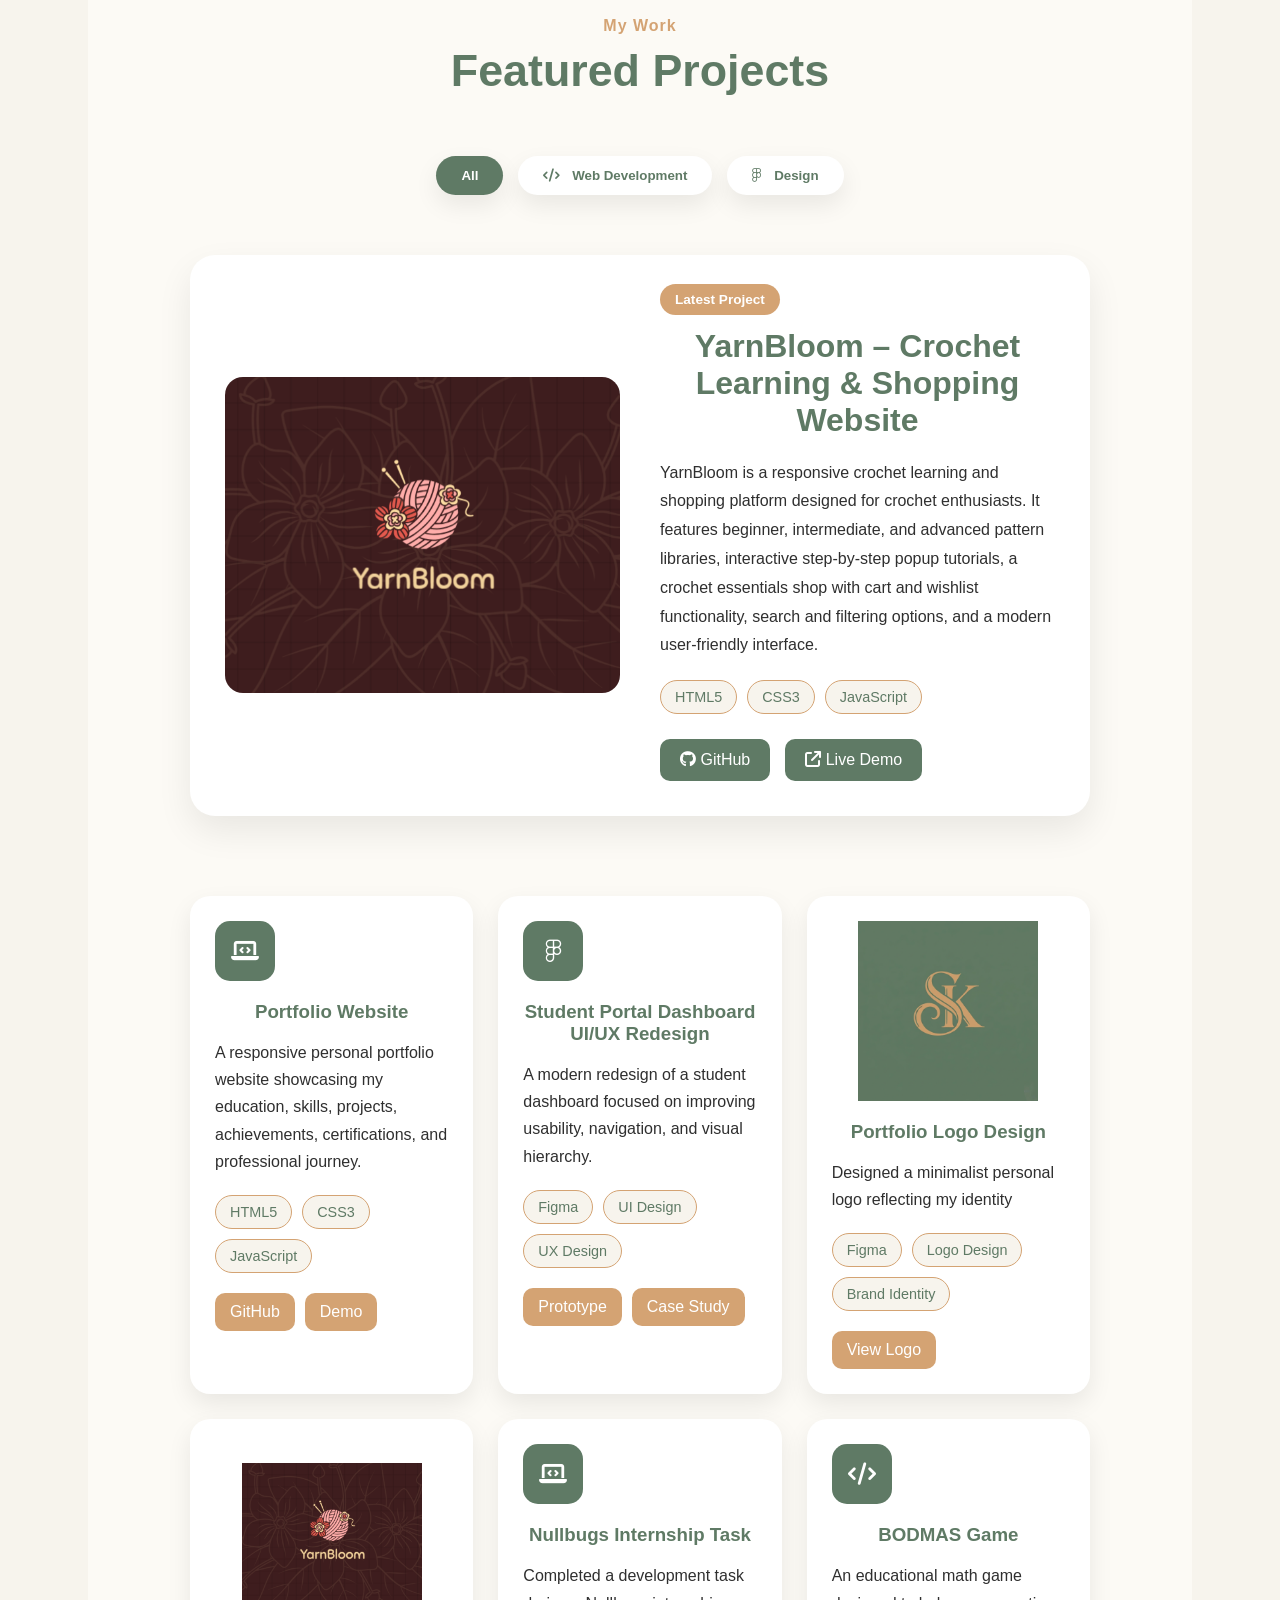
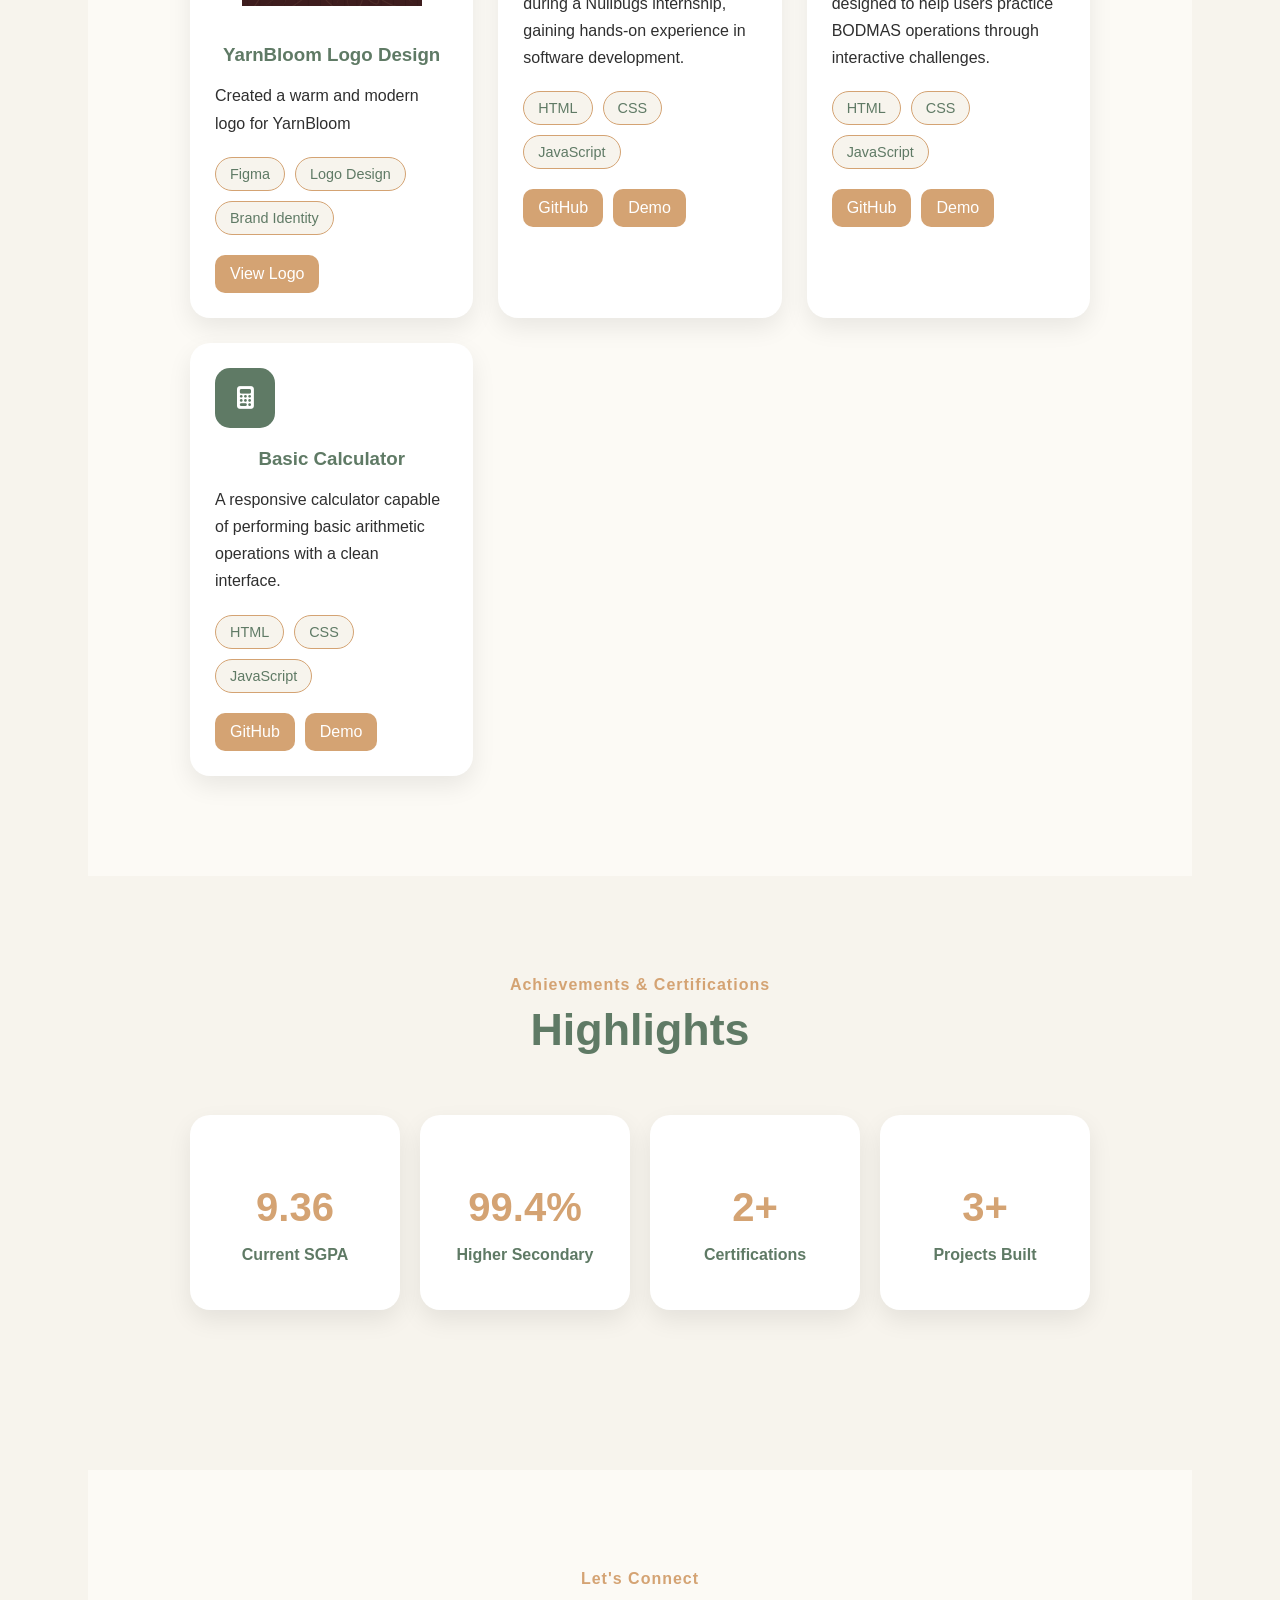
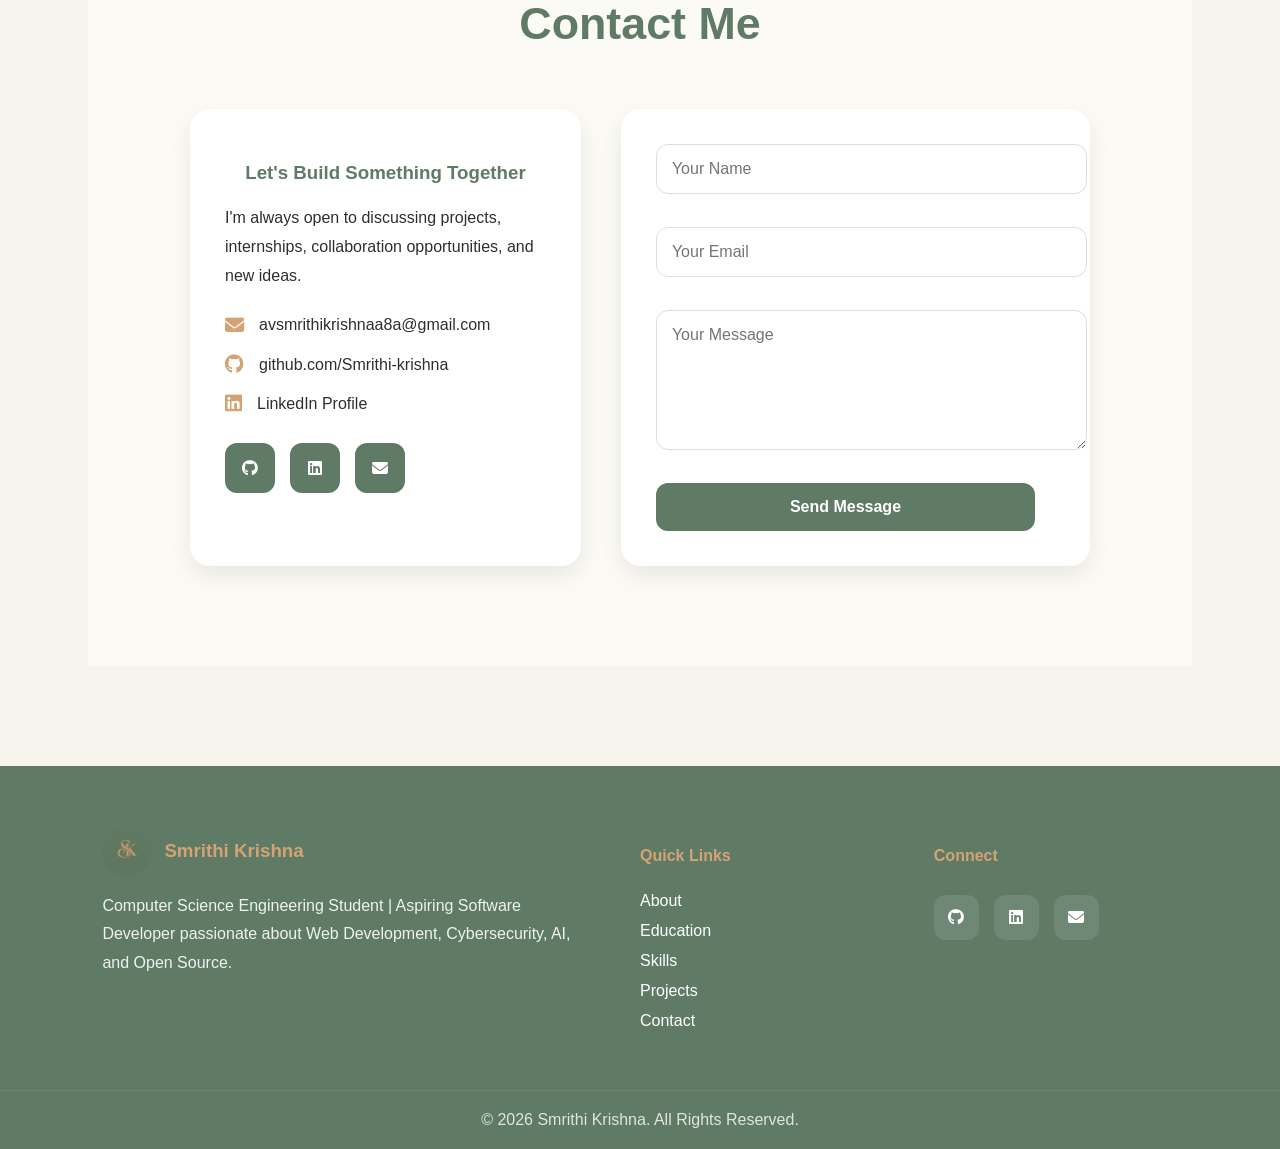
==== commit 8bb68ecd: "Rename style.html to index.html" ====
--- a/index.html
+++ b/index.html
@@ -265,14 +265,14 @@
             <div class="skill-item">
                 <span>C</span>
                 <div class="progress">
-                    <div class="progress-bar" style="width:80%"></div>
+                    <div class="progress-bar" style="width:85%"></div>
                 </div>
             </div>
 
             <div class="skill-item">
                 <span>Python</span>
                 <div class="progress">
-                    <div class="progress-bar" style="width:85%"></div>
+                    <div class="progress-bar" style="width:70%"></div>
                 </div>
             </div>
         </div>
@@ -306,6 +306,26 @@
             </div>
         </div>
 
+        <!-- UI/UX -->
+
+        <div class="skill-card">
+
+            <div class="skill-icon">
+                <i class="fa-brands fa-figma"></i>
+            </div>
+
+            <h3>UI/UX Design</h3>
+
+            <div class="skill-tags">
+                <span>Figma</span>
+                <span>Wireframing</span>
+                <span>Prototyping</span>
+                <span>Auto Layout</span>
+            </div>
+
+        </div>
+
+
         <div class="skill-card">
             <div class="skill-icon">
                 <i class="fa-solid fa-screwdriver-wrench"></i>
@@ -320,22 +340,6 @@
                 <span>Linux</span>
             </div>
         </div>
-
-        <div class="skill-card">
-            <div class="skill-icon">
-                <i class="fa-solid fa-rocket"></i>
-            </div>
-
-            <h3>Currently Learning</h3>
-
-            <div class="skill-tags">
-                <span>React</span>
-                <span>AI</span>
-                <span>Open Source</span>
-                <span>DSA</span>
-            </div>
-        </div>
-
     </div>
 
 </section>
@@ -346,13 +350,25 @@
         <span>My Work</span>
         <h2>Featured Projects</h2>
     </div>
-
-   <section id="projects">
-
-    <div class="section-heading">
-        <span>My Work</span>
-        <h2>Featured Projects</h2>
-    </div>
+    <div class="project-filter">
+
+    <button class="filter-btn active" data-filter="all">
+        All
+    </button>
+
+    <button class="filter-btn" data-filter="web">
+        <i class="fa-solid fa-code"></i>
+        Web Development
+    </button>
+
+    <button class="filter-btn" data-filter="uiux">
+        <i class="fa-brands fa-figma"></i>
+        Design
+    </button>
+
+    
+
+</div>
 
     <!-- Featured Project -->
 
@@ -399,117 +415,206 @@
 
 </div>
 
-    <!-- Other Projects -->
-
-    <div class="projects-grid">
-
-
-        <div class="project-card">
-
-            <div class="project-top">
-                <i class="fa-solid fa-laptop-code"></i>
-            </div>
-
-    <h3>Portfolio Website</h3>
-
-    <p>
-        A responsive personal portfolio website showcasing my education,
-        skills, projects, achievements, certifications, and professional
-        journey with a modern and clean user interface.
-    </p>
-
-    <div class="tech-stack">
-        <span>HTML5</span>
-        <span>CSS3</span>
-        <span>JavaScript</span>
-    </div>
-
-    <div class="project-links">
-        <a href="https://github.com/Smrithi-krishna/Portfolio.git">GitHub</a>
-        <a href="#">Demo</a>
-    </div>
-    </div>
-
-
-
-        <div class="project-card">
-
-            <div class="project-top">
-                <i class="fa-solid fa-laptop-code"></i>
-            </div>
-
-            <h3>Nullbugs Internship Task</h3>
-
-            <p>
-               Completed a development task during a Nullbugs internship, gaining hands-on experience in software development and feature implementation.
-            </p>
-
-            <div class="tech-stack">
-                <span>JavaScript</span>
-                <span>HTML</span>
-                <span>CSS</span>
-            </div>
-
-            <div class="project-links">
-                <a href="https://github.com/Smrithi-krishna/nullbugs.git">GitHub</a>
-                <a href="https://smrithi-krishna.github.io/nullbugs/">Demo</a>
-            </div>
-
-        </div>
-
-        <div class="project-card">
-
-            <div class="project-top">
-                <i class="fa-solid fa-code"></i>
-            </div>
-
-            <h3>BODMAS Game</h3>
-
-            <p>
-            An educational math game designed to help users practice and improve
-        their understanding of BODMAS operations through interactive challenges.
-            </p>
-
-            <div class="tech-stack">
-                <span>Html</span>
-                <span>CSS</span>
-                <span>JavaScript</span>
-            </div>
-
-            <div class="project-links">
-                <a href="https://github.com/Smrithi-krishna/bodmas.git">GitHub</a>
-                <a href="https://smrithi-krishna.github.io/bodmas/">Demo</a>
-            </div>
-
-        </div>
-
-        <div class="project-card">
-
-            <div class="project-top">
-                <i class="fa-solid fa-database"></i>
-            </div>
-
-            <h3>Basic Calculator</h3>
-
-            <p>
-                A responsive calculator application capable of performing basic
-        arithmetic operations with a clean and user-friendly interface.
-            </p>
-
-            <div class="tech-stack">
-                <span>HTML</span>
-        <span>CSS</span>
-        <span>JavaScript</span>
-            </div>
-
-            <div class="project-links">
-                <a href="https://github.com/Smrithi-krishna/basic_calculator.git">GitHub</a>
-                <a href="https://smrithi-krishna.github.io/basic_calculator/">Demo</a>
-            </div>
-
-        </div>
-
-    </div>
+  
+
+<!-- Other Projects -->
+
+<div class="projects-grid">
+
+    <!-- Portfolio -->
+
+    <div class="project-card web">
+
+        <div class="project-top">
+            <i class="fa-solid fa-laptop-code"></i>
+        </div>
+
+        <h3>Portfolio Website</h3>
+
+        <p>
+            A responsive personal portfolio website showcasing my education,
+            skills, projects, achievements, certifications, and professional journey.
+        </p>
+
+        <div class="tech-stack">
+            <span>HTML5</span>
+            <span>CSS3</span>
+            <span>JavaScript</span>
+        </div>
+
+        <div class="project-links">
+            <a href="https://github.com/Smrithi-krishna/Portfolio.git">GitHub</a>
+            <a href="#">Demo</a>
+        </div>
+
+    </div>
+
+        <!-- UI/UX -->
+
+    <div class="project-card uiux">
+
+        <div class="project-top">
+            <i class="fa-brands fa-figma"></i>
+        </div>
+
+        <h3>Student Portal Dashboard UI/UX Redesign</h3>
+
+        <p>
+            A modern redesign of a student dashboard focused on improving usability, navigation, and visual hierarchy.
+        </p>
+
+        <div class="tech-stack">
+            <span>Figma</span>
+            <span>UI Design</span>
+            <span>UX Design</span>
+        </div>
+
+        <div class="project-links">
+            <a href="YOUR_FIGMA_LINK" target="_blank">Prototype</a>
+            <a href="figma/figma.html">Case Study</a>
+        </div>
+
+    </div>
+
+   
+
+    <!-- Portfolio Logo -->
+
+    <div class="project-card uiux">
+
+
+        <img src="logo.png" alt="Portfolio Logo" class="project-image">
+
+        <h3>Portfolio Logo Design</h3>
+
+        <p>
+            Designed a minimalist personal logo reflecting my identity
+        </p>
+
+        <div class="tech-stack">
+            <span>Figma</span>
+            <span>Logo Design</span>
+            <span>Brand Identity</span>
+        </div>
+
+        <div class="project-links">
+            <a href="logo.png" target="_blank">
+                View Logo
+            </a>
+        </div>
+    </div>
+
+    <!-- YarnBloom Logo -->
+
+    <div class="project-card uiux">
+
+        <img src="YarnBloom.png" alt="YarnBloom Logo" class="project-image">
+
+        <h3>YarnBloom Logo Design</h3>
+
+        <p>
+            Created a warm and modern logo for YarnBloom
+        </p>
+
+        <div class="tech-stack">
+            <span>Figma</span>
+            <span>Logo Design</span>
+            <span>Brand Identity</span>
+        </div>
+
+        <div class="project-links">
+            <a href="YarnBloom.png" target="_blank">
+                View Logo
+            </a>
+        </div>
+
+    </div>
+
+
+
+    <!-- Nullbugs -->
+
+    <div class="project-card web">
+
+        <div class="project-top">
+            <i class="fa-solid fa-laptop-code"></i>
+        </div>
+
+        <h3>Nullbugs Internship Task</h3>
+
+        <p>
+            Completed a development task during a Nullbugs internship, gaining hands-on experience in software development.
+        </p>
+
+        <div class="tech-stack">
+            <span>HTML</span>
+            <span>CSS</span>
+            <span>JavaScript</span>
+        </div>
+
+        <div class="project-links">
+            <a href="https://github.com/Smrithi-krishna/nullbugs.git">GitHub</a>
+            <a href="https://smrithi-krishna.github.io/nullbugs/">Demo</a>
+        </div>
+
+    </div>
+
+    <!-- BODMAS -->
+
+    <div class="project-card web">
+
+        <div class="project-top">
+            <i class="fa-solid fa-code"></i>
+        </div>
+
+        <h3>BODMAS Game</h3>
+
+        <p>
+            An educational math game designed to help users practice BODMAS operations through interactive challenges.
+        </p>
+
+        <div class="tech-stack">
+            <span>HTML</span>
+            <span>CSS</span>
+            <span>JavaScript</span>
+        </div>
+
+        <div class="project-links">
+            <a href="https://github.com/Smrithi-krishna/bodmas.git">GitHub</a>
+            <a href="https://smrithi-krishna.github.io/bodmas/">Demo</a>
+        </div>
+
+    </div>
+
+    <!-- Calculator -->
+
+    <div class="project-card web">
+
+        <div class="project-top">
+            <i class="fa-solid fa-calculator"></i>
+        </div>
+
+        <h3>Basic Calculator</h3>
+
+        <p>
+            A responsive calculator capable of performing basic arithmetic operations with a clean interface.
+        </p>
+
+        <div class="tech-stack">
+            <span>HTML</span>
+            <span>CSS</span>
+            <span>JavaScript</span>
+        </div>
+
+        <div class="project-links">
+            <a href="https://github.com/Smrithi-krishna/basic_calculator.git">GitHub</a>
+            <a href="https://smrithi-krishna.github.io/basic_calculator/">Demo</a>
+        </div>
+
+    </div>
+
+
+</div>
 
 </section>
   
--- a/style.css
+++ b/style.css
@@ -1597,3 +1597,67 @@
     color: white;
     border-color: #D4A373;
 }
+
+.project-filter{
+
+    display:flex;
+    justify-content:center;
+    gap:15px;
+
+    flex-wrap:wrap;
+
+    margin:50px 0;
+}
+
+.filter-btn{
+
+    border:none;
+
+    background:white;
+
+    color:#5F7A65;
+
+    padding:12px 25px;
+
+    border-radius:30px;
+
+    font-weight:600;
+
+    cursor:pointer;
+
+    transition:.3s;
+
+    box-shadow:0 10px 25px rgba(0,0,0,.08);
+}
+
+.filter-btn i{
+
+    margin-right:8px;
+}
+
+.filter-btn:hover{
+
+    background:#5F7A65;
+    color:white;
+
+    transform:translateY(-3px);
+}
+
+.filter-btn.active{
+
+    background:#5F7A65;
+    color:white;
+}
+
+.project-image{
+    width:180px;
+    height:180px;
+    object-fit:contain;
+    display:block;
+    margin:0 auto 20px;
+    transition:.4s;
+}
+
+.project-card:hover .project-image{
+    transform:scale(1.05);
+}
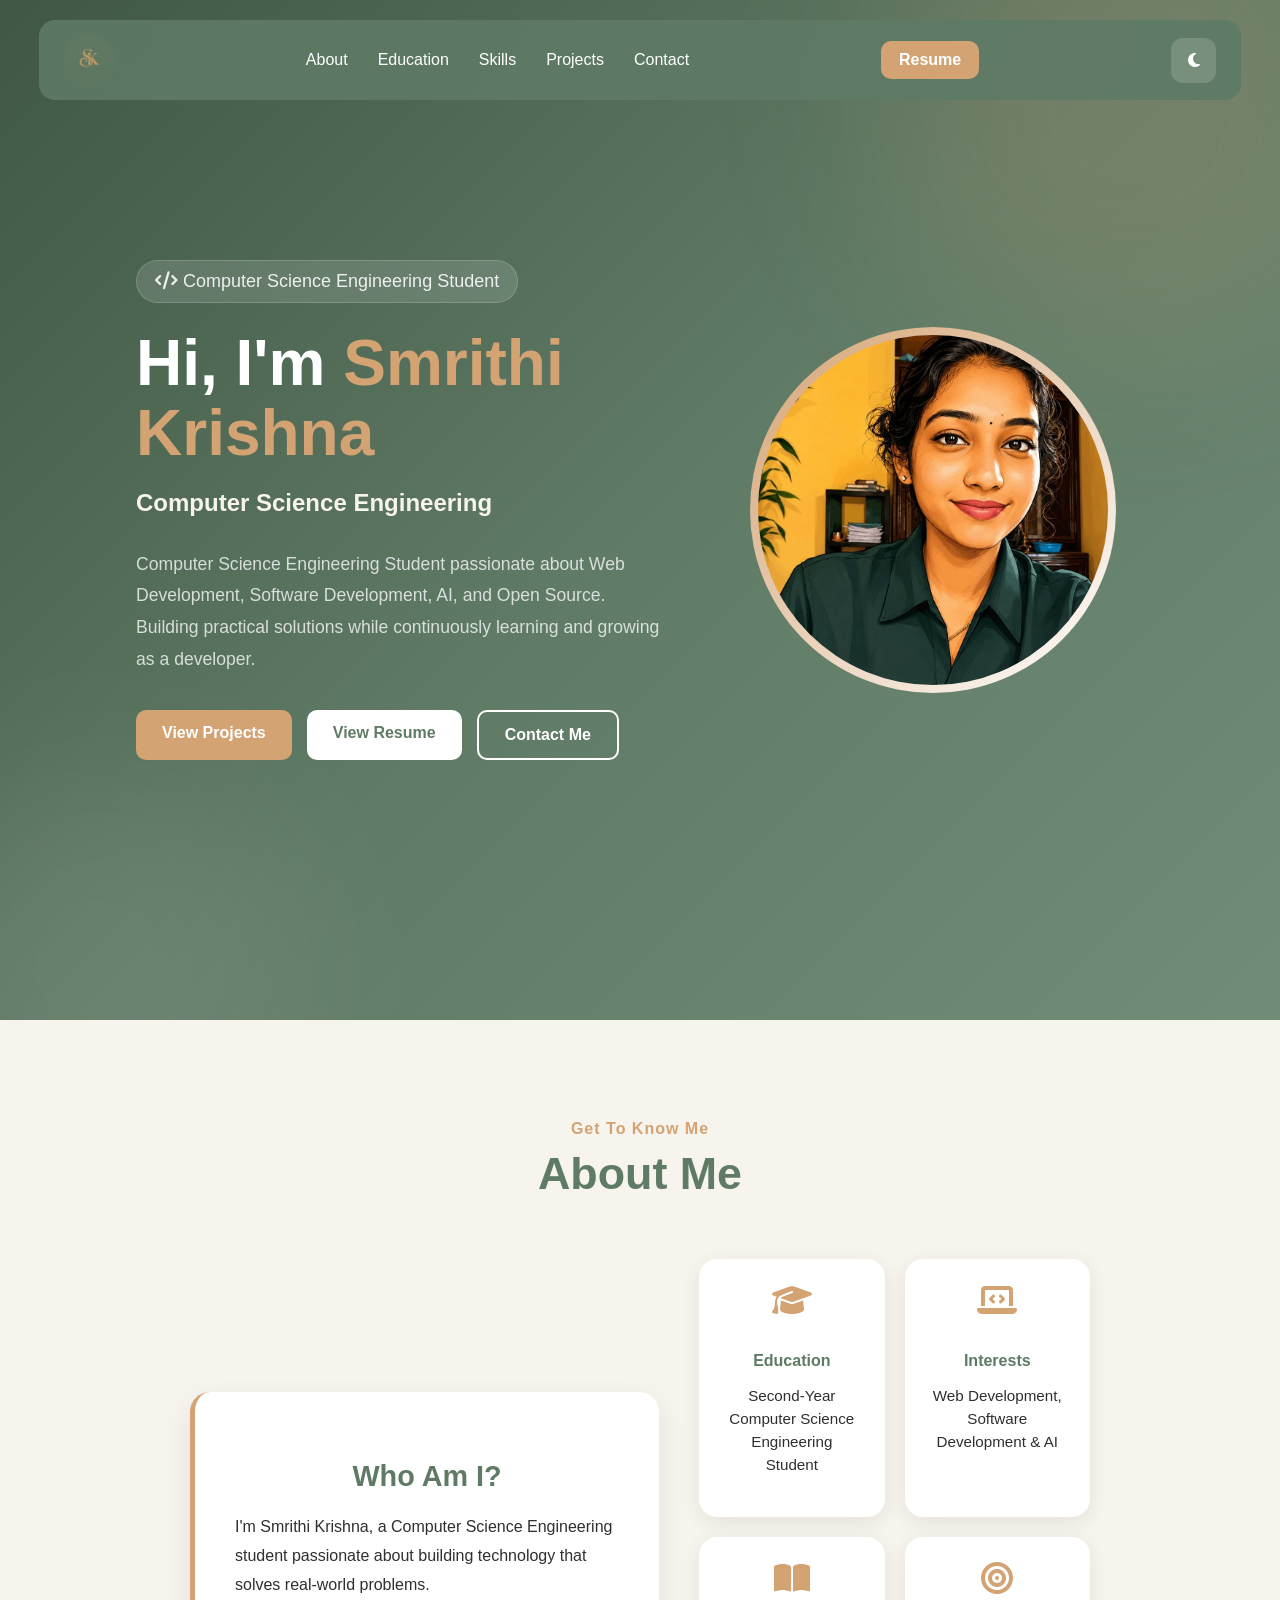
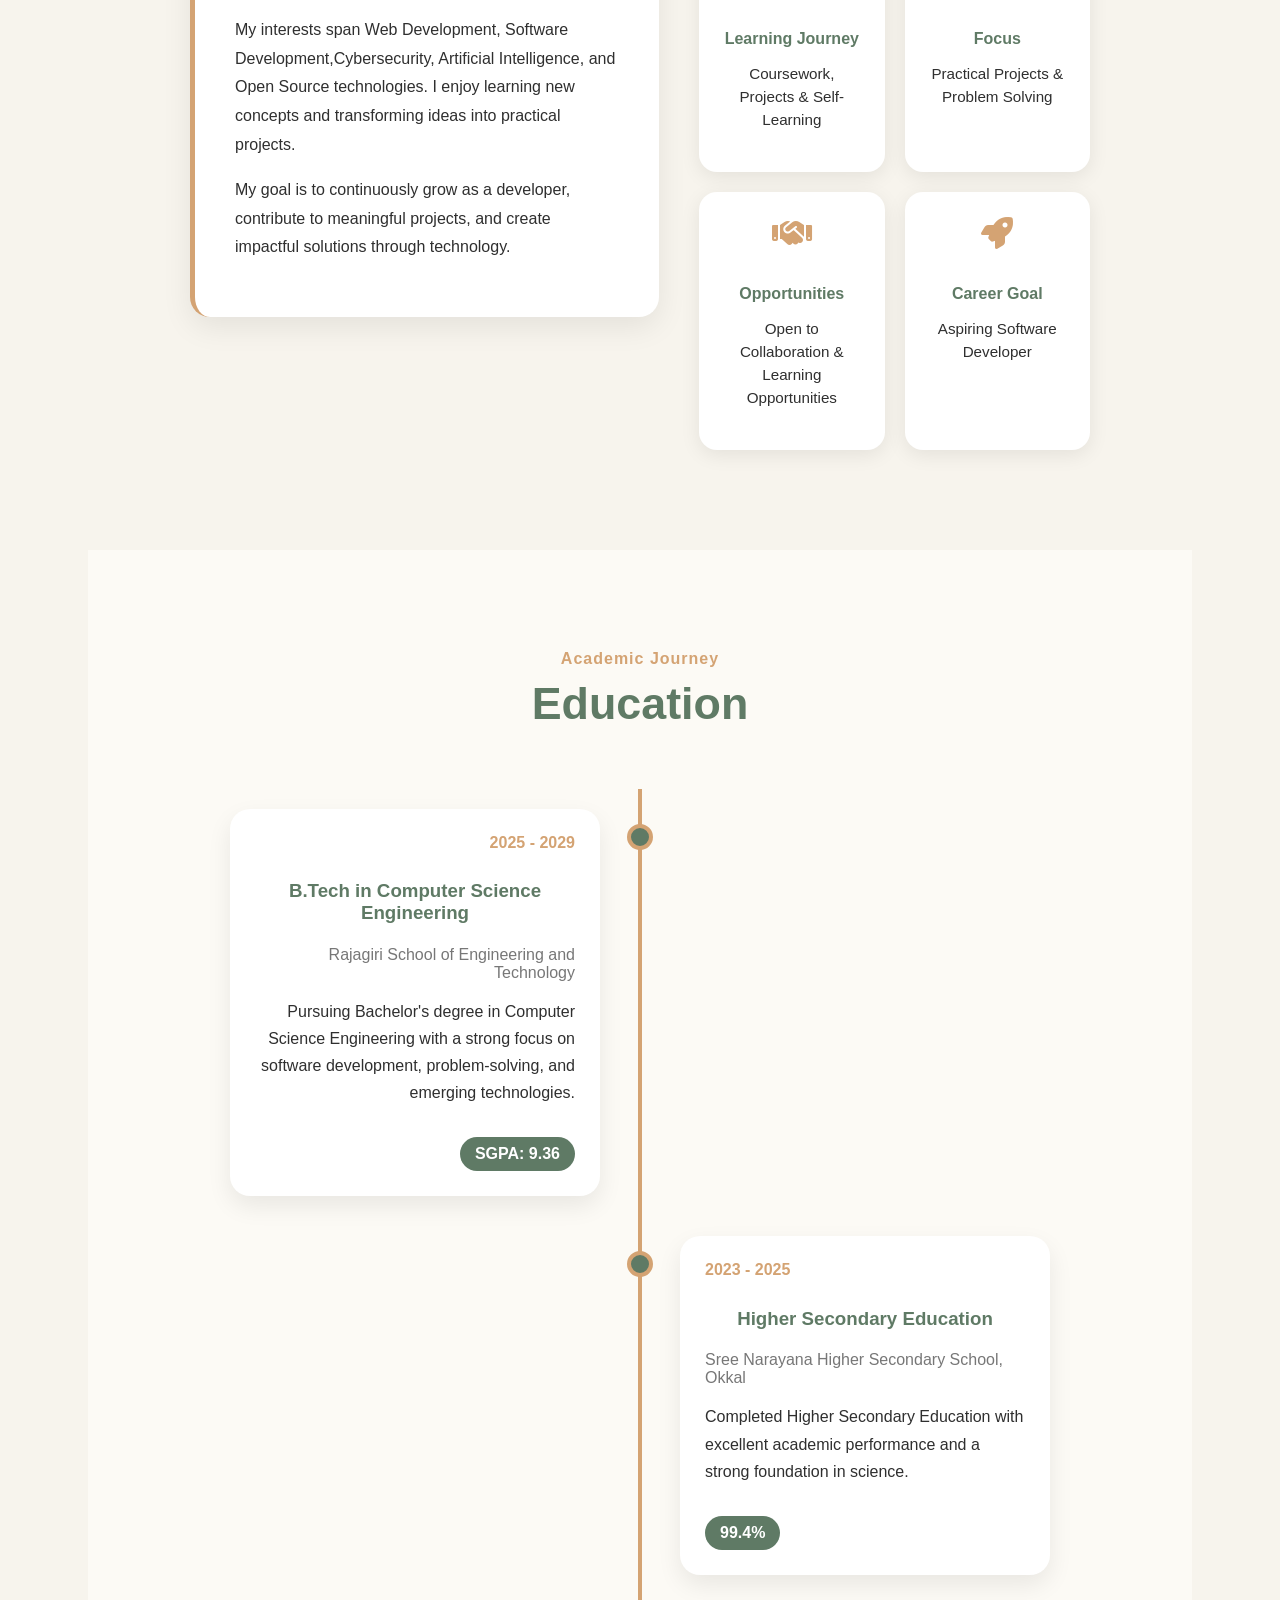
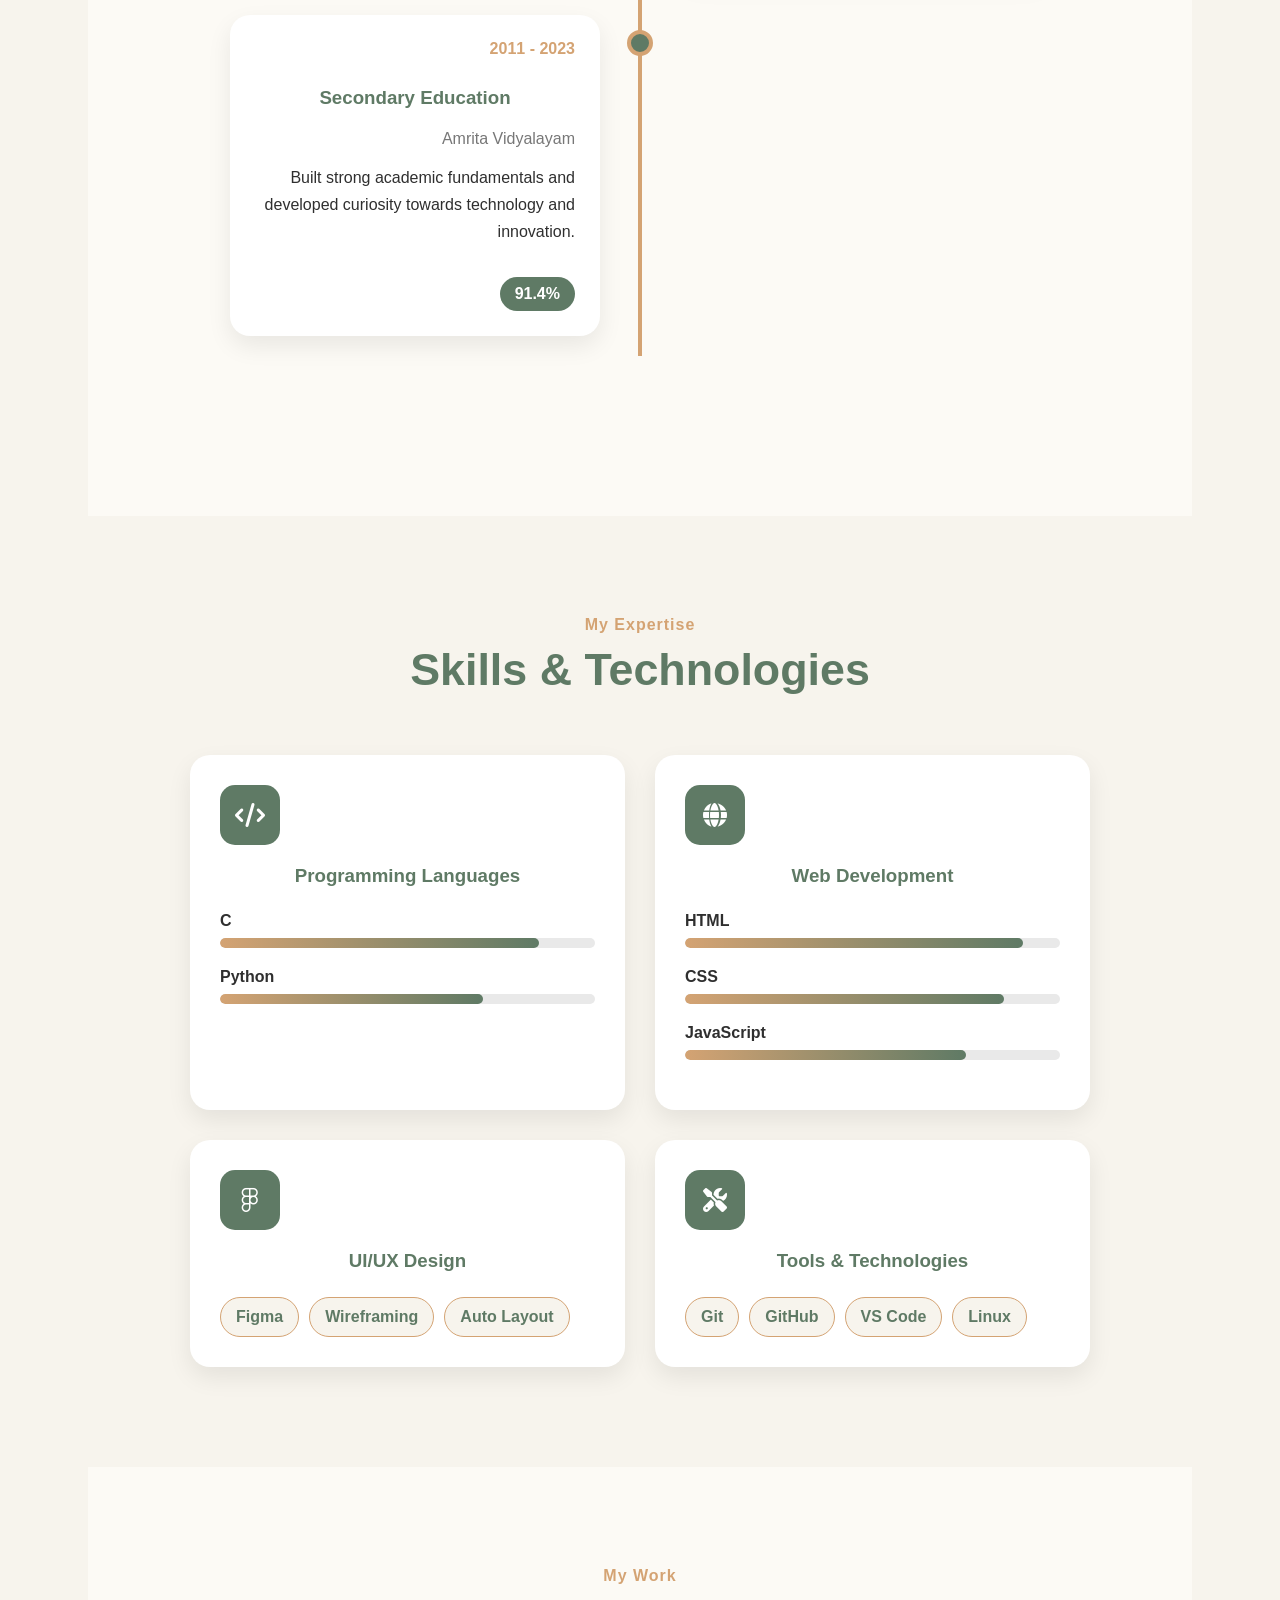
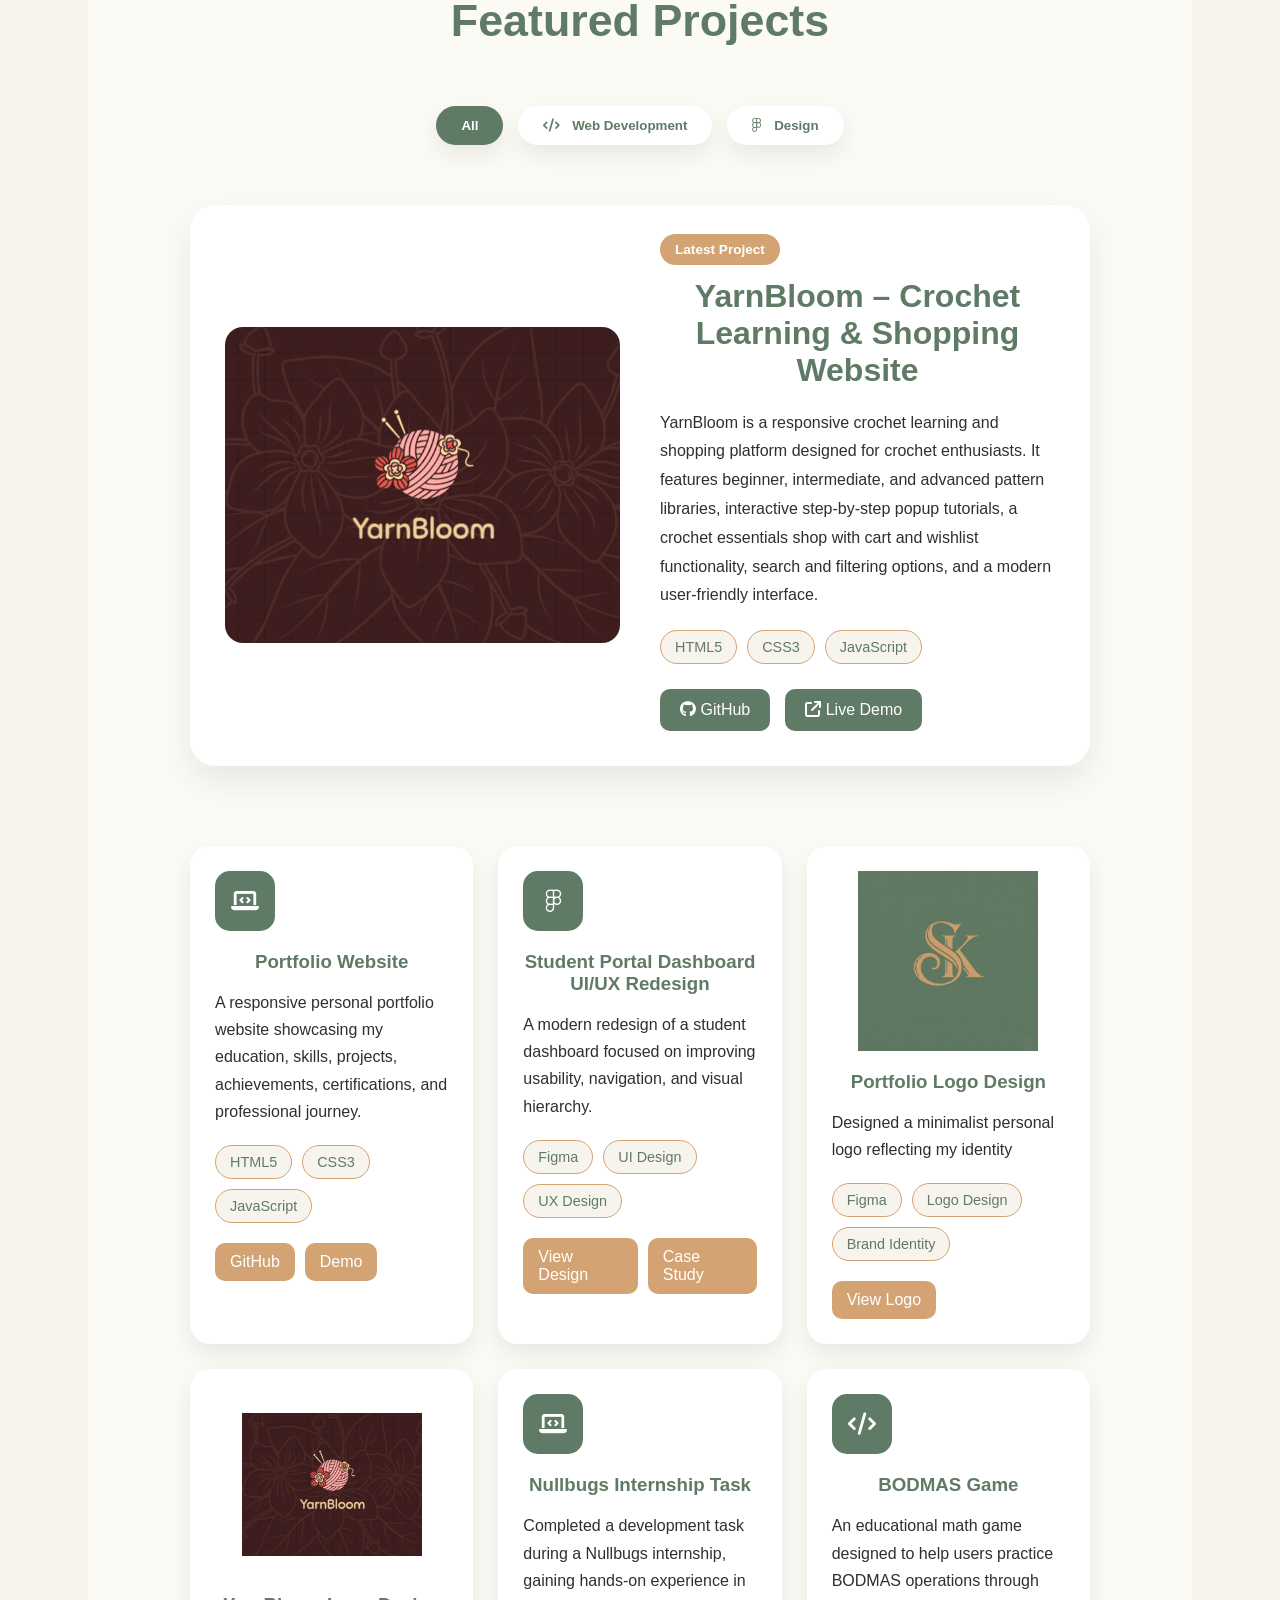
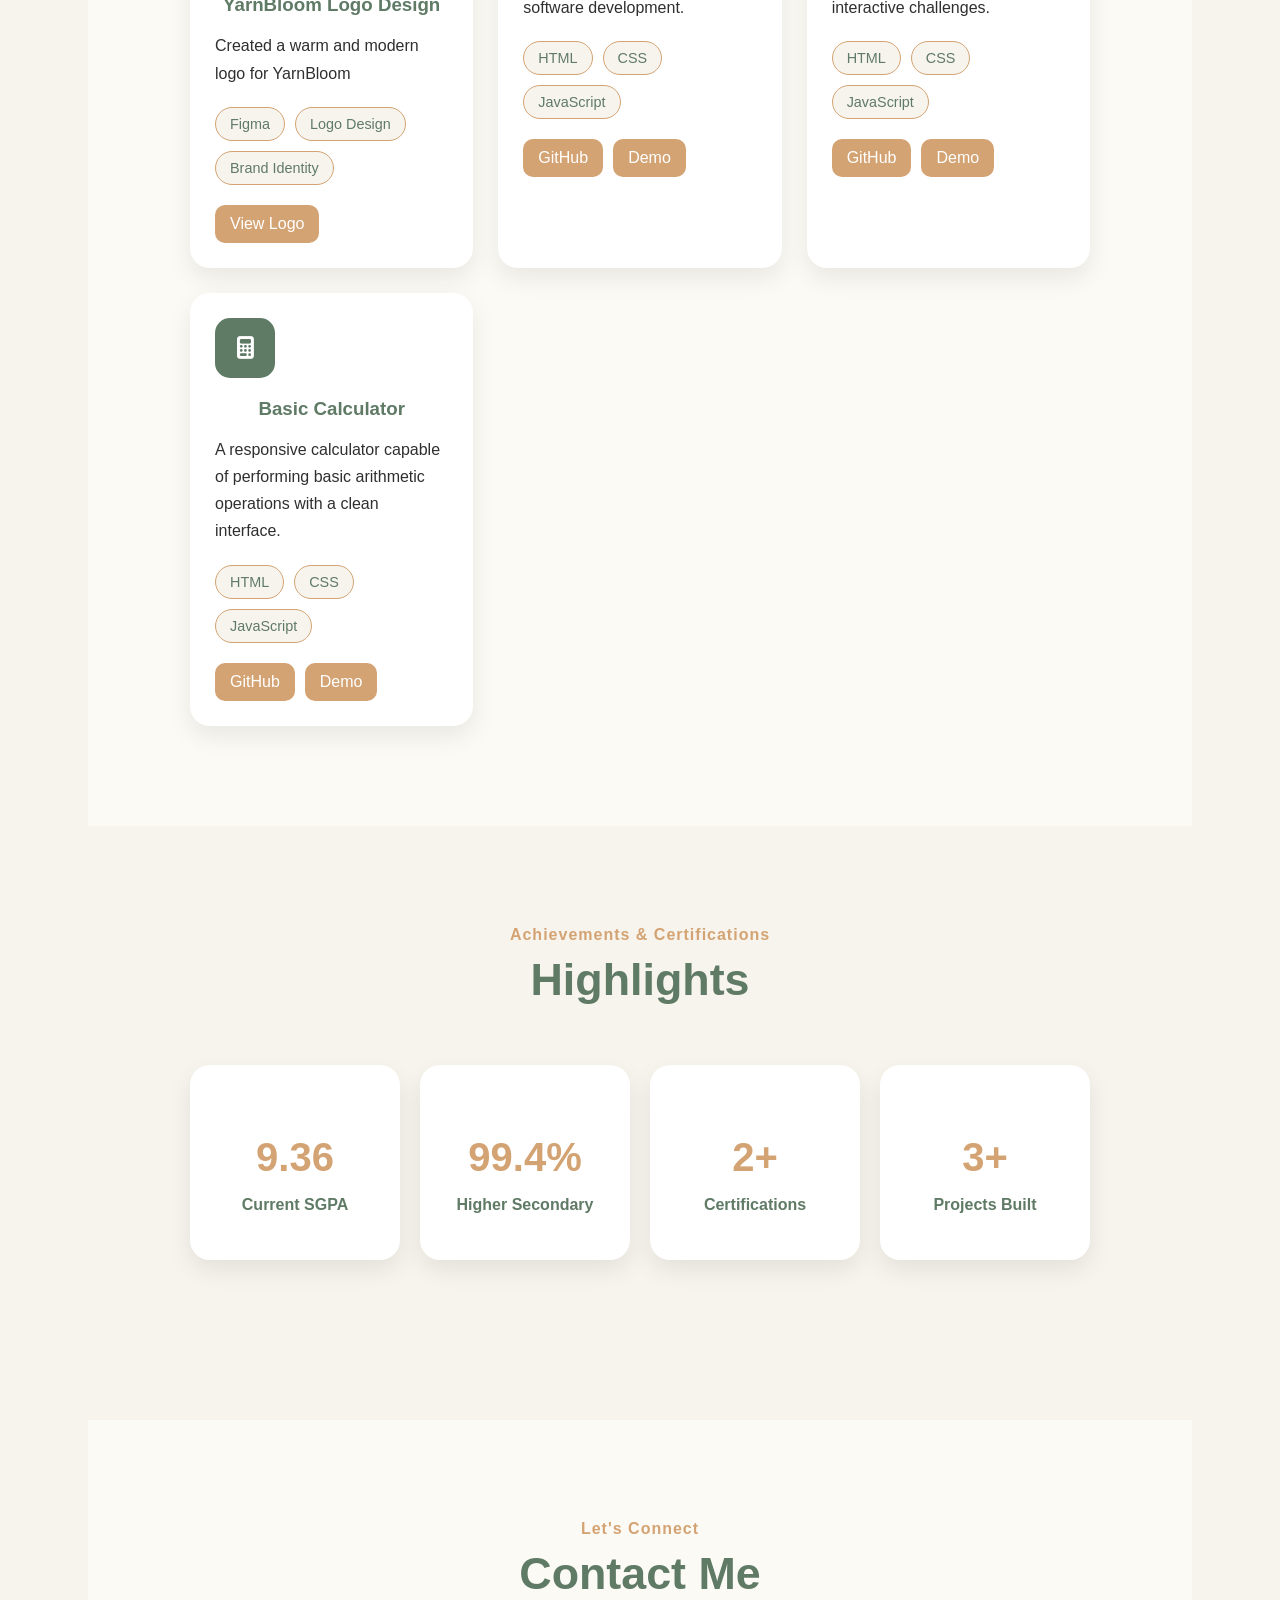
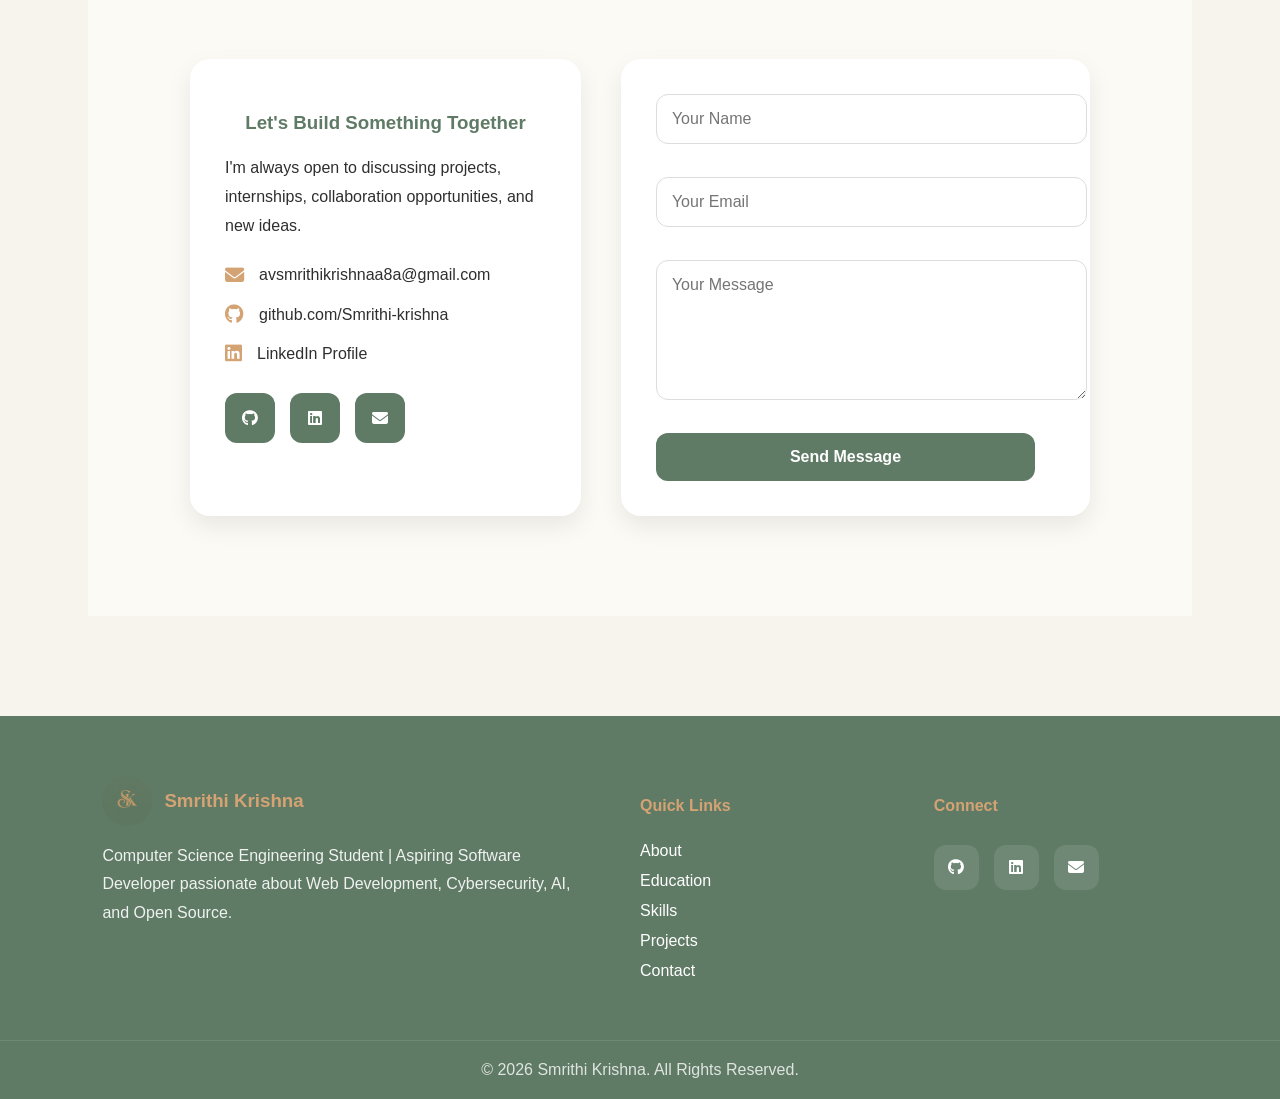
==== commit 27fa5535: "Rename Index.html to index.html" ====
--- a/index.html
+++ b/index.html
@@ -319,7 +319,6 @@
             <div class="skill-tags">
                 <span>Figma</span>
                 <span>Wireframing</span>
-                <span>Prototyping</span>
                 <span>Auto Layout</span>
             </div>
 
@@ -470,7 +469,7 @@
         </div>
 
         <div class="project-links">
-            <a href="YOUR_FIGMA_LINK" target="_blank">Prototype</a>
+            <a href="https://www.figma.com/design/5Dy0A7JZrqWn69nh9pp97A/Untitled?node-id=0-1&t=dZjgKyLij64t7teQ-1" target="_blank"> View Design</a>
             <a href="figma/figma.html">Case Study</a>
         </div>
 
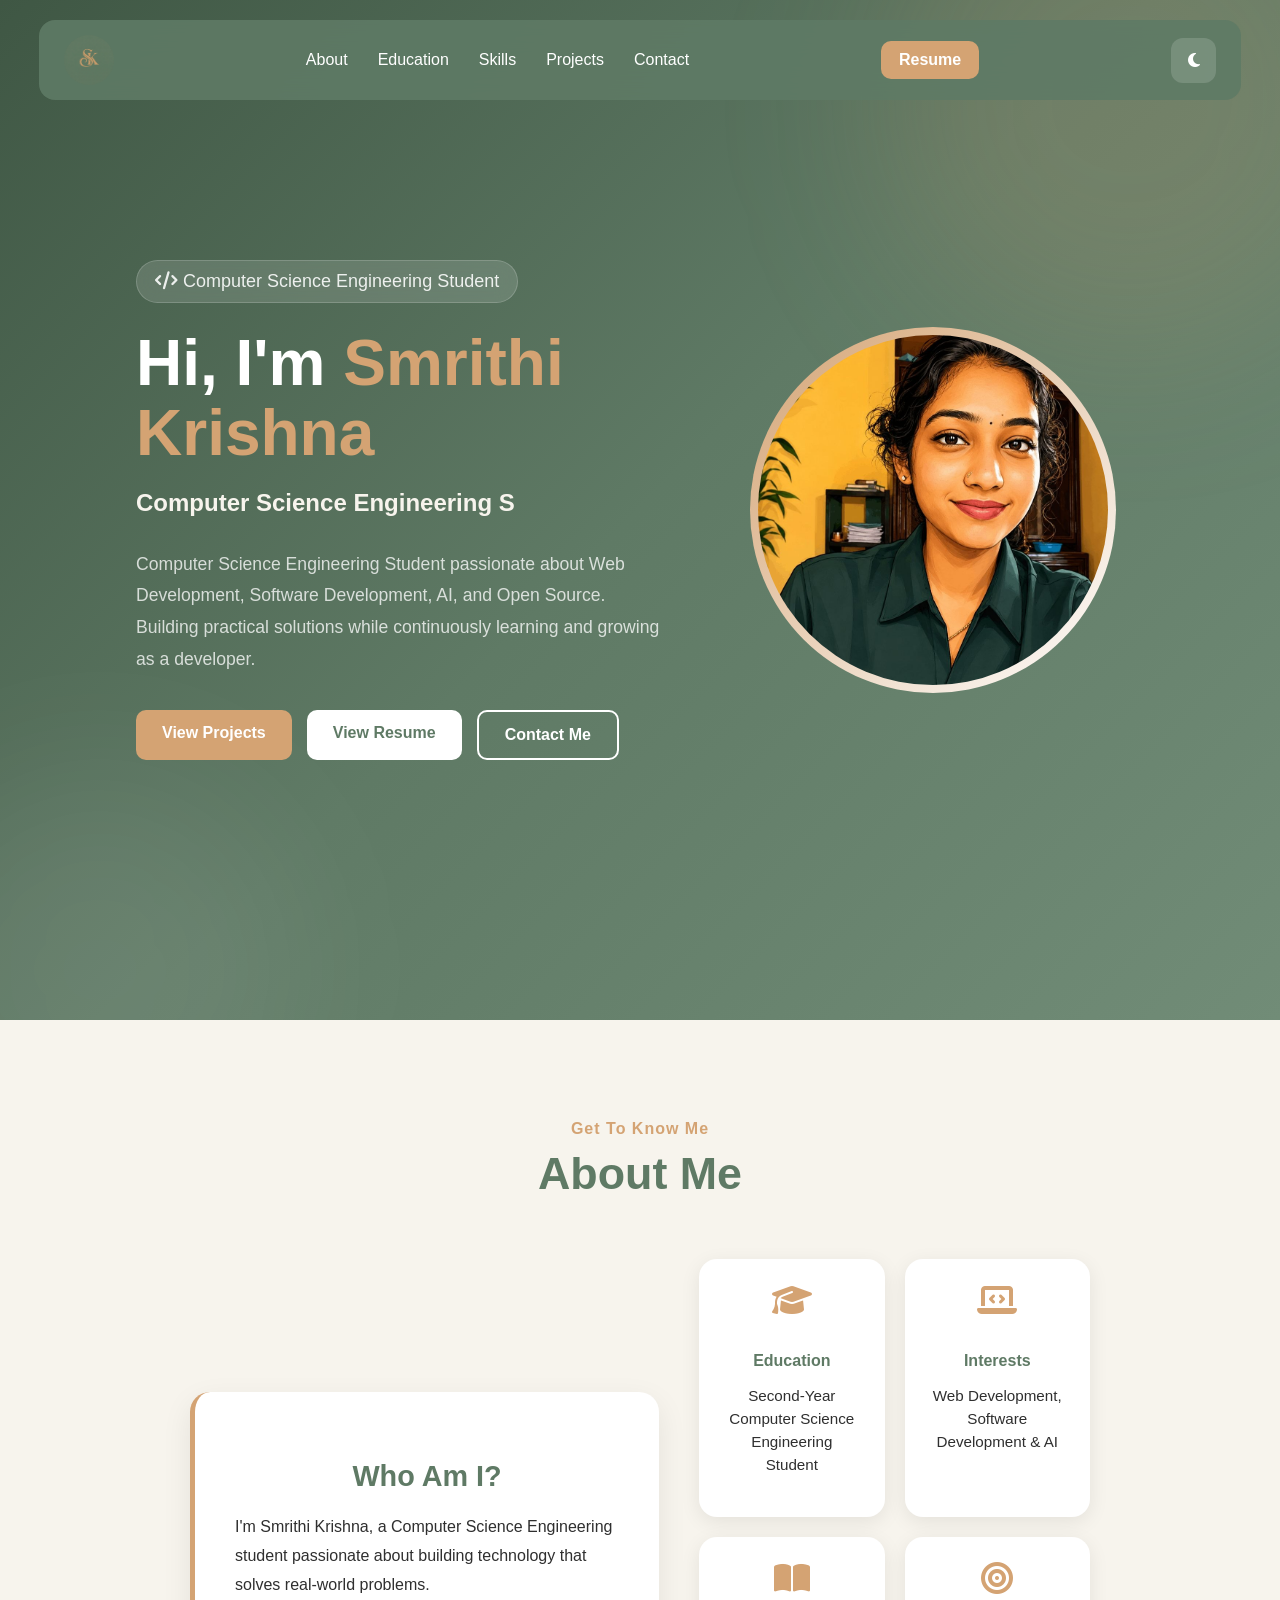
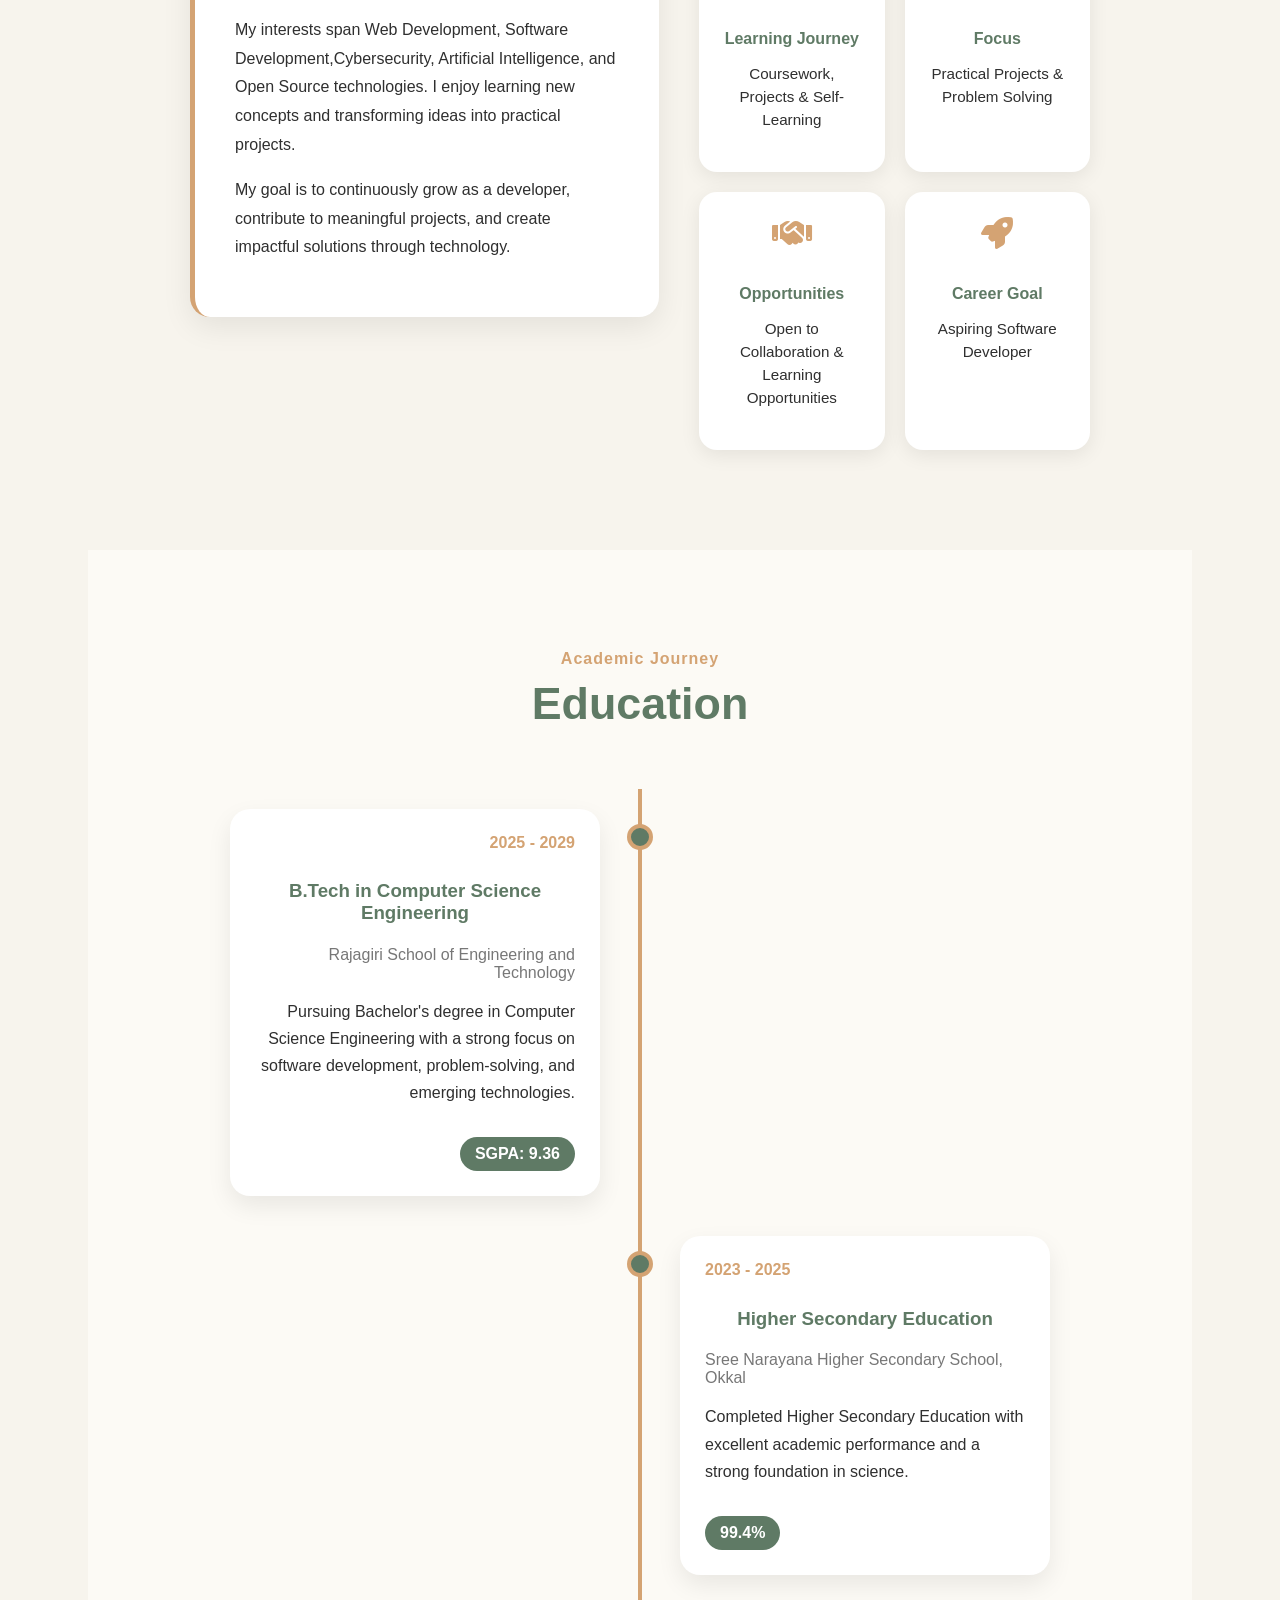
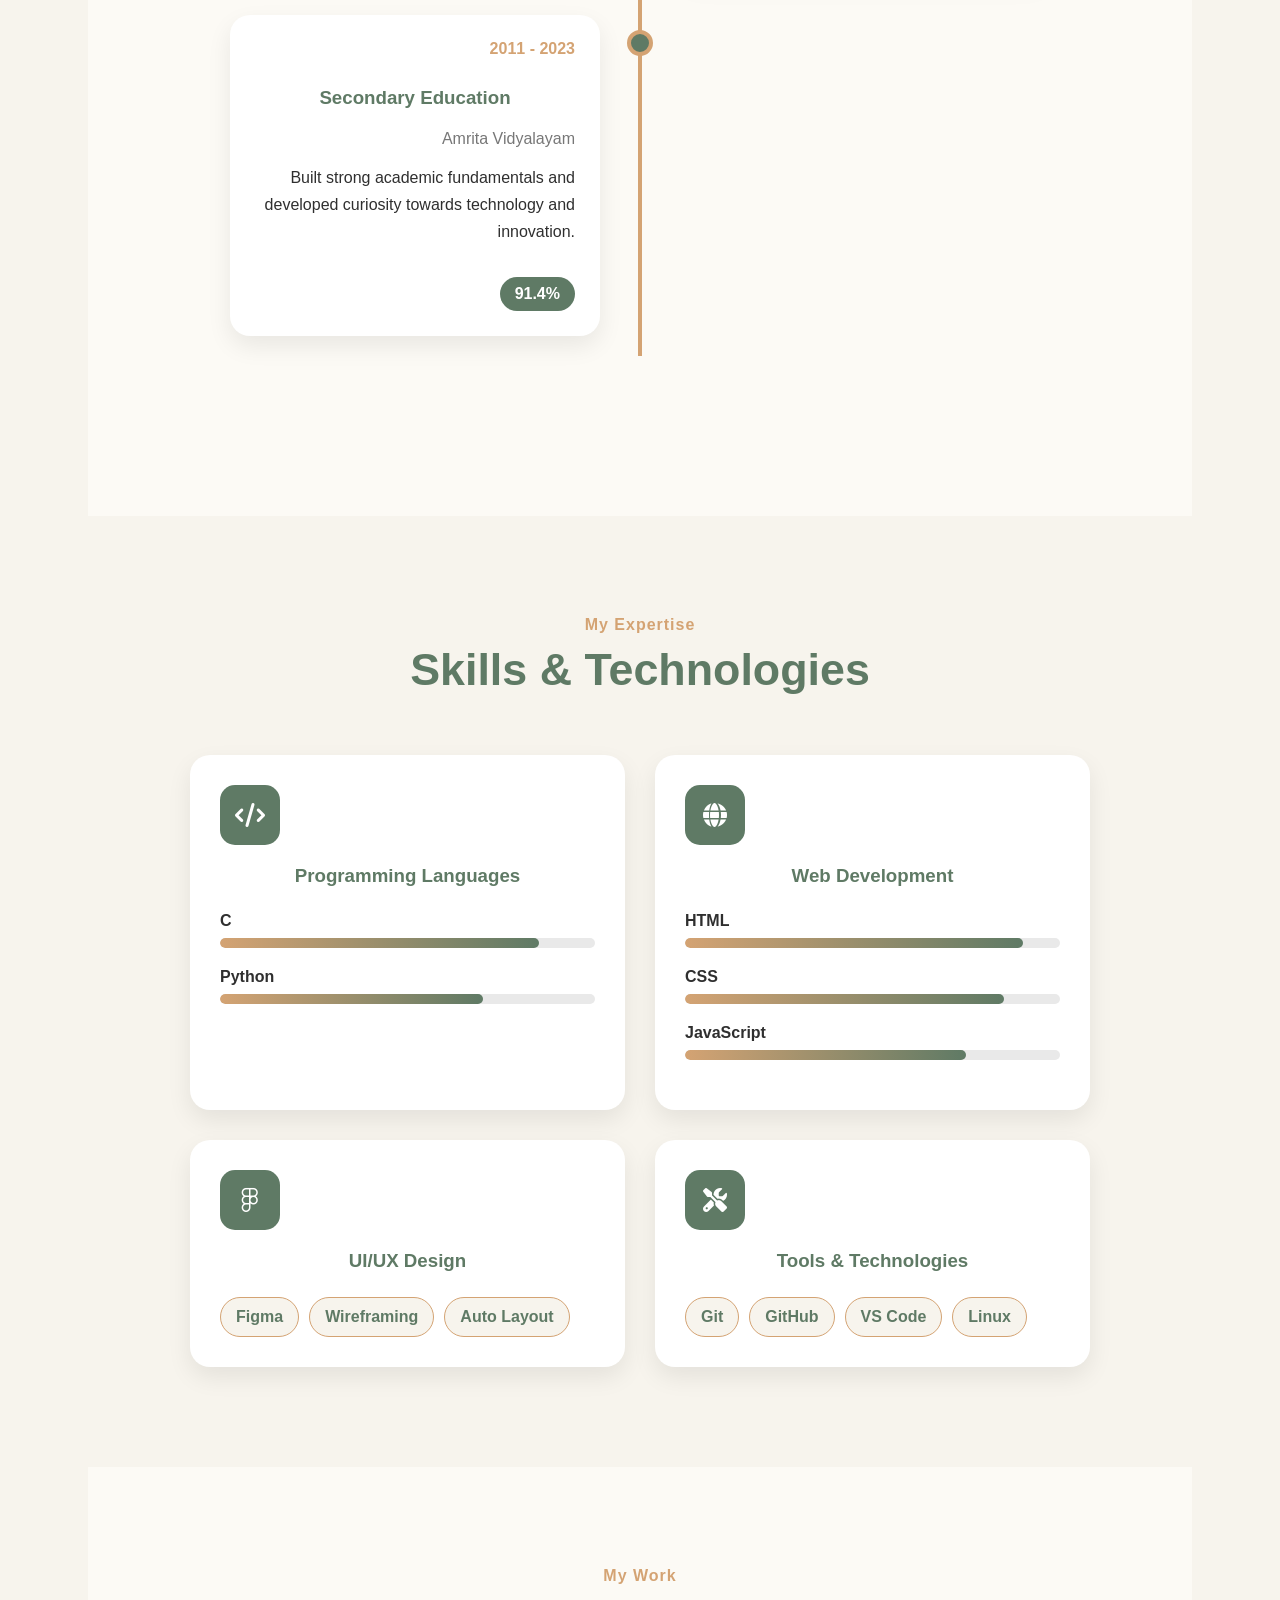
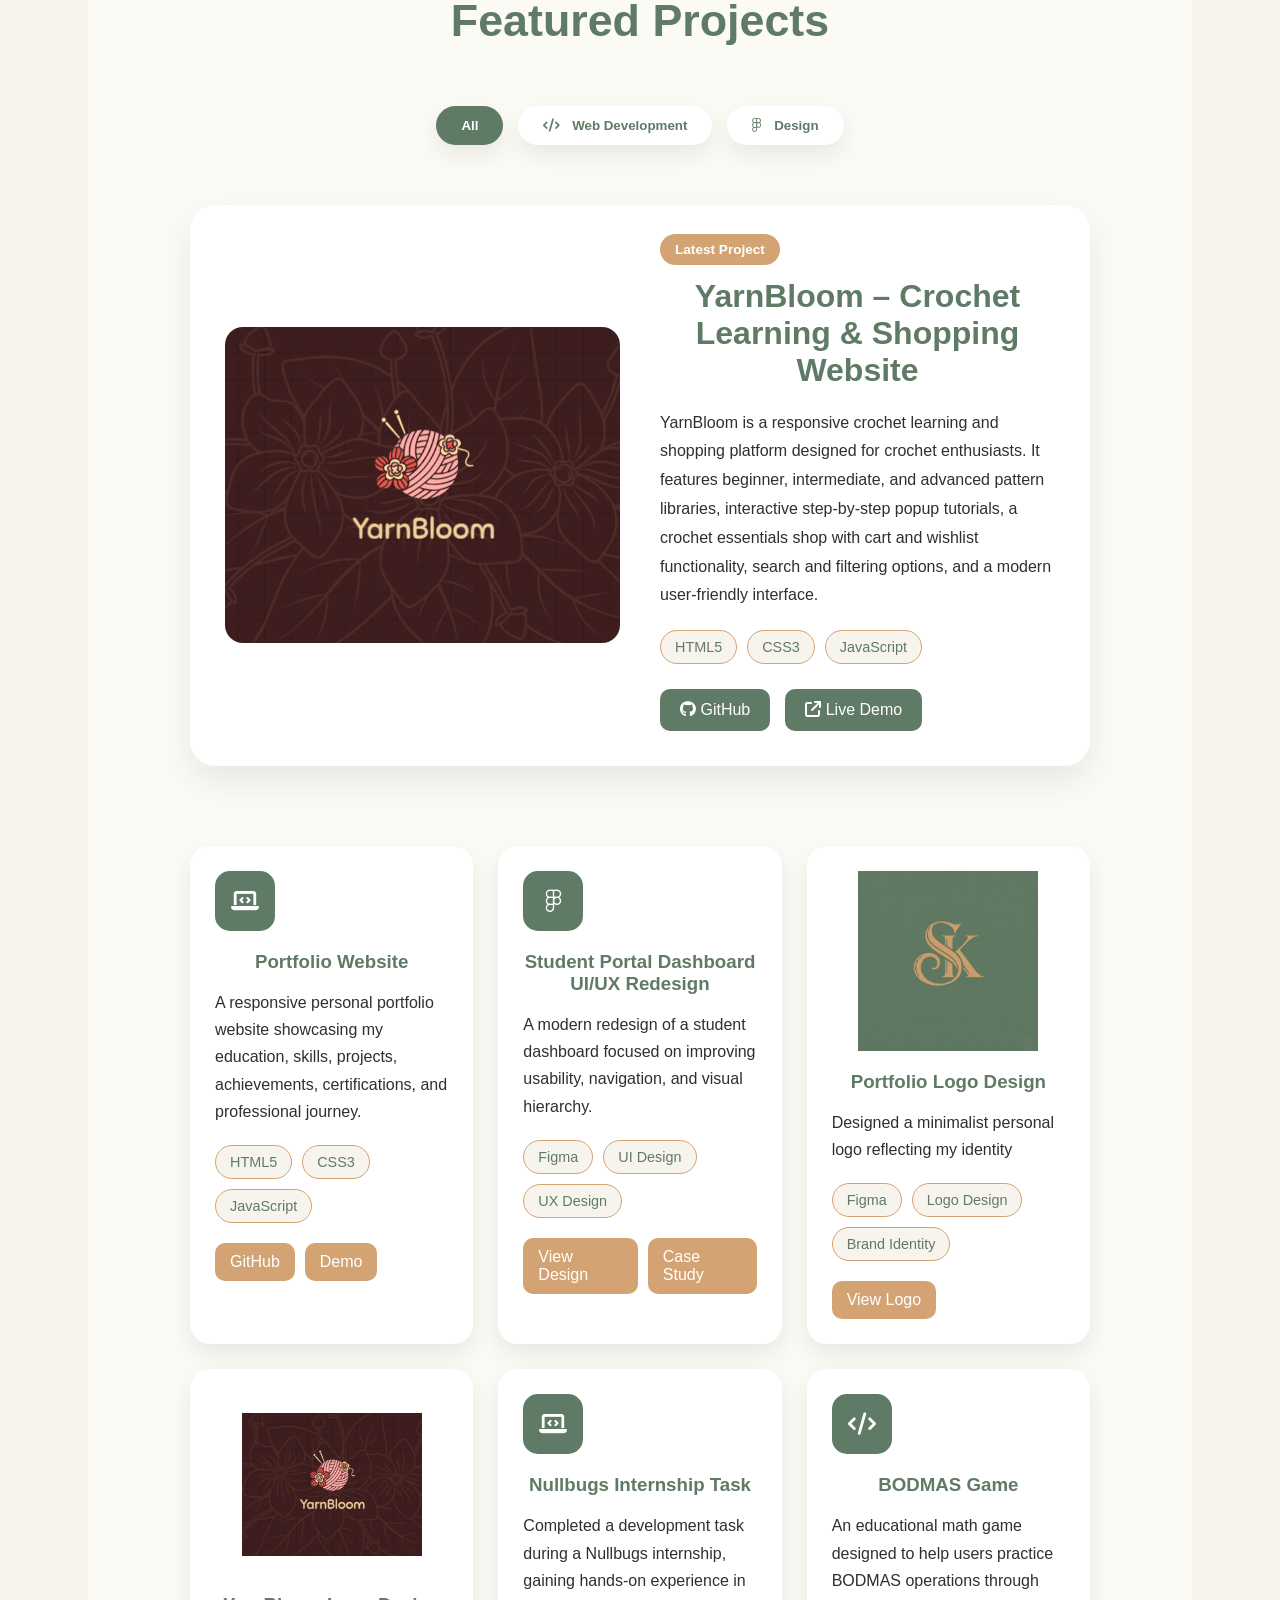
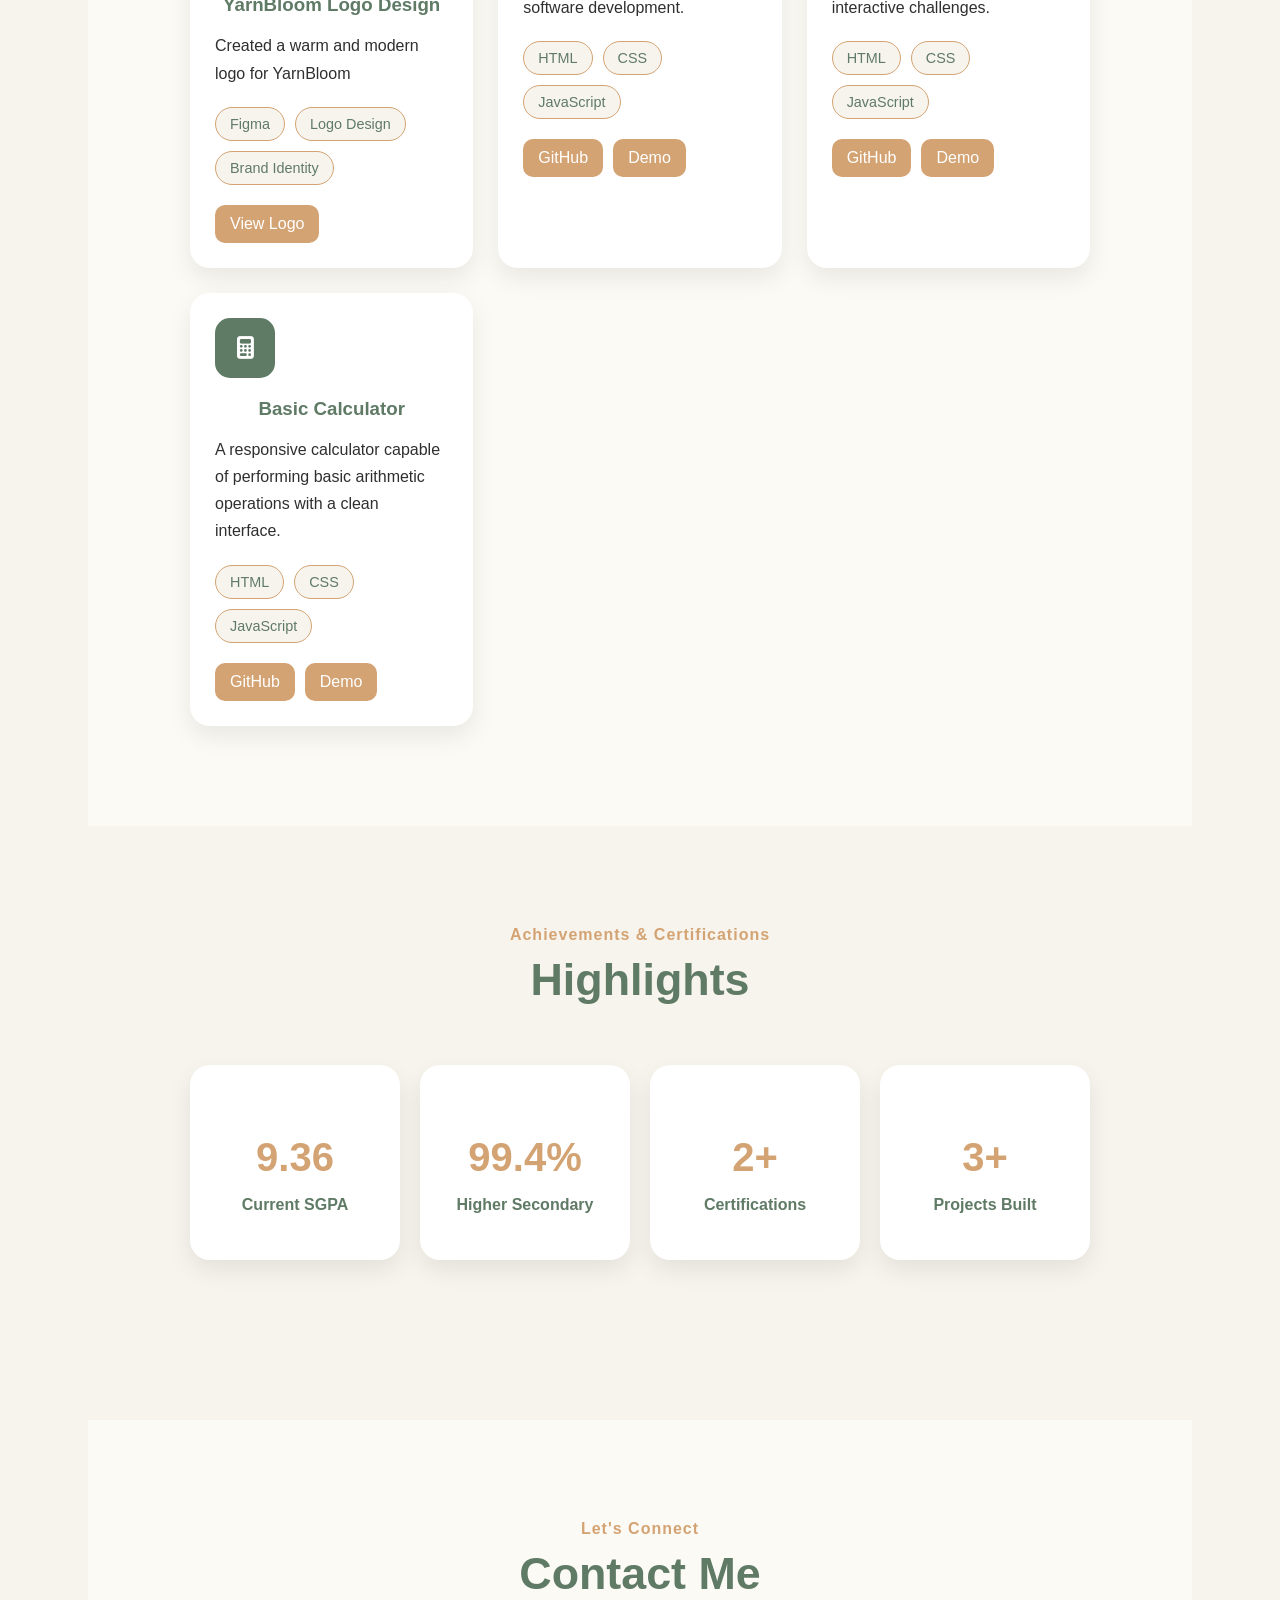
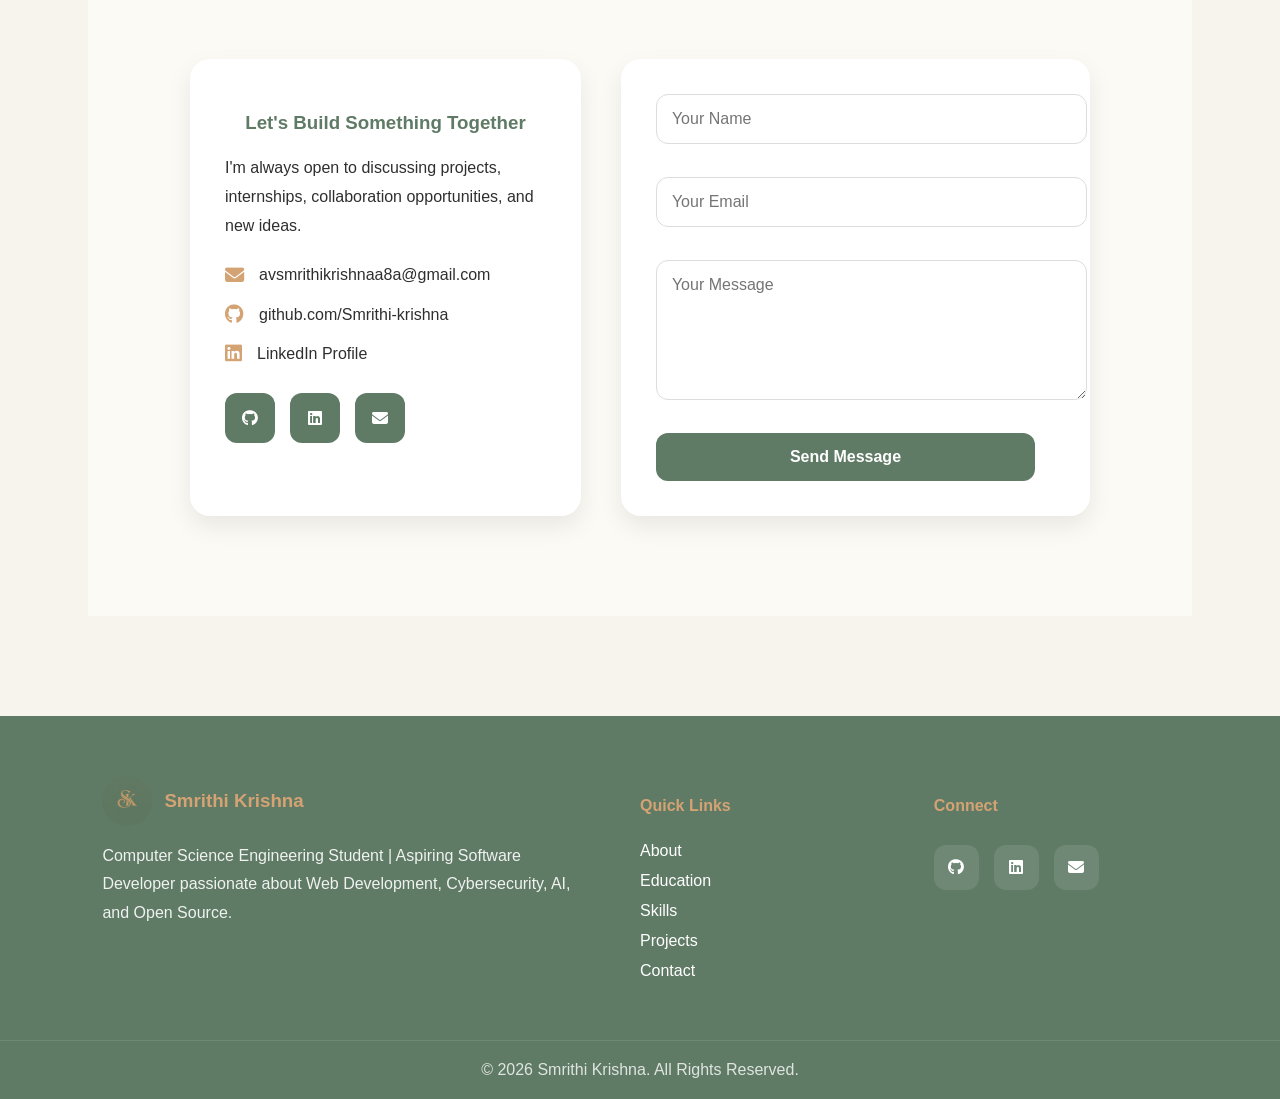
==== commit 2d132ea6: "Update index.html" ====
--- a/index.html
+++ b/index.html
@@ -68,7 +68,7 @@
                     View Projects
                 </a>
 
-                <a href="https://drive.google.com/file/d/1RVijHca5Z-SXVgbJho8I0wNhLrglUve1/view?usp=drive_link" class="btn-secondary" download>
+                <a href="https://drive.google.com/file/d/1znrH9v9MTGf6gu_usoejgdOCfCRS_RWu/view?usp=drive_link" class="btn-secondary" download>
                     View Resume
                 </a>
 
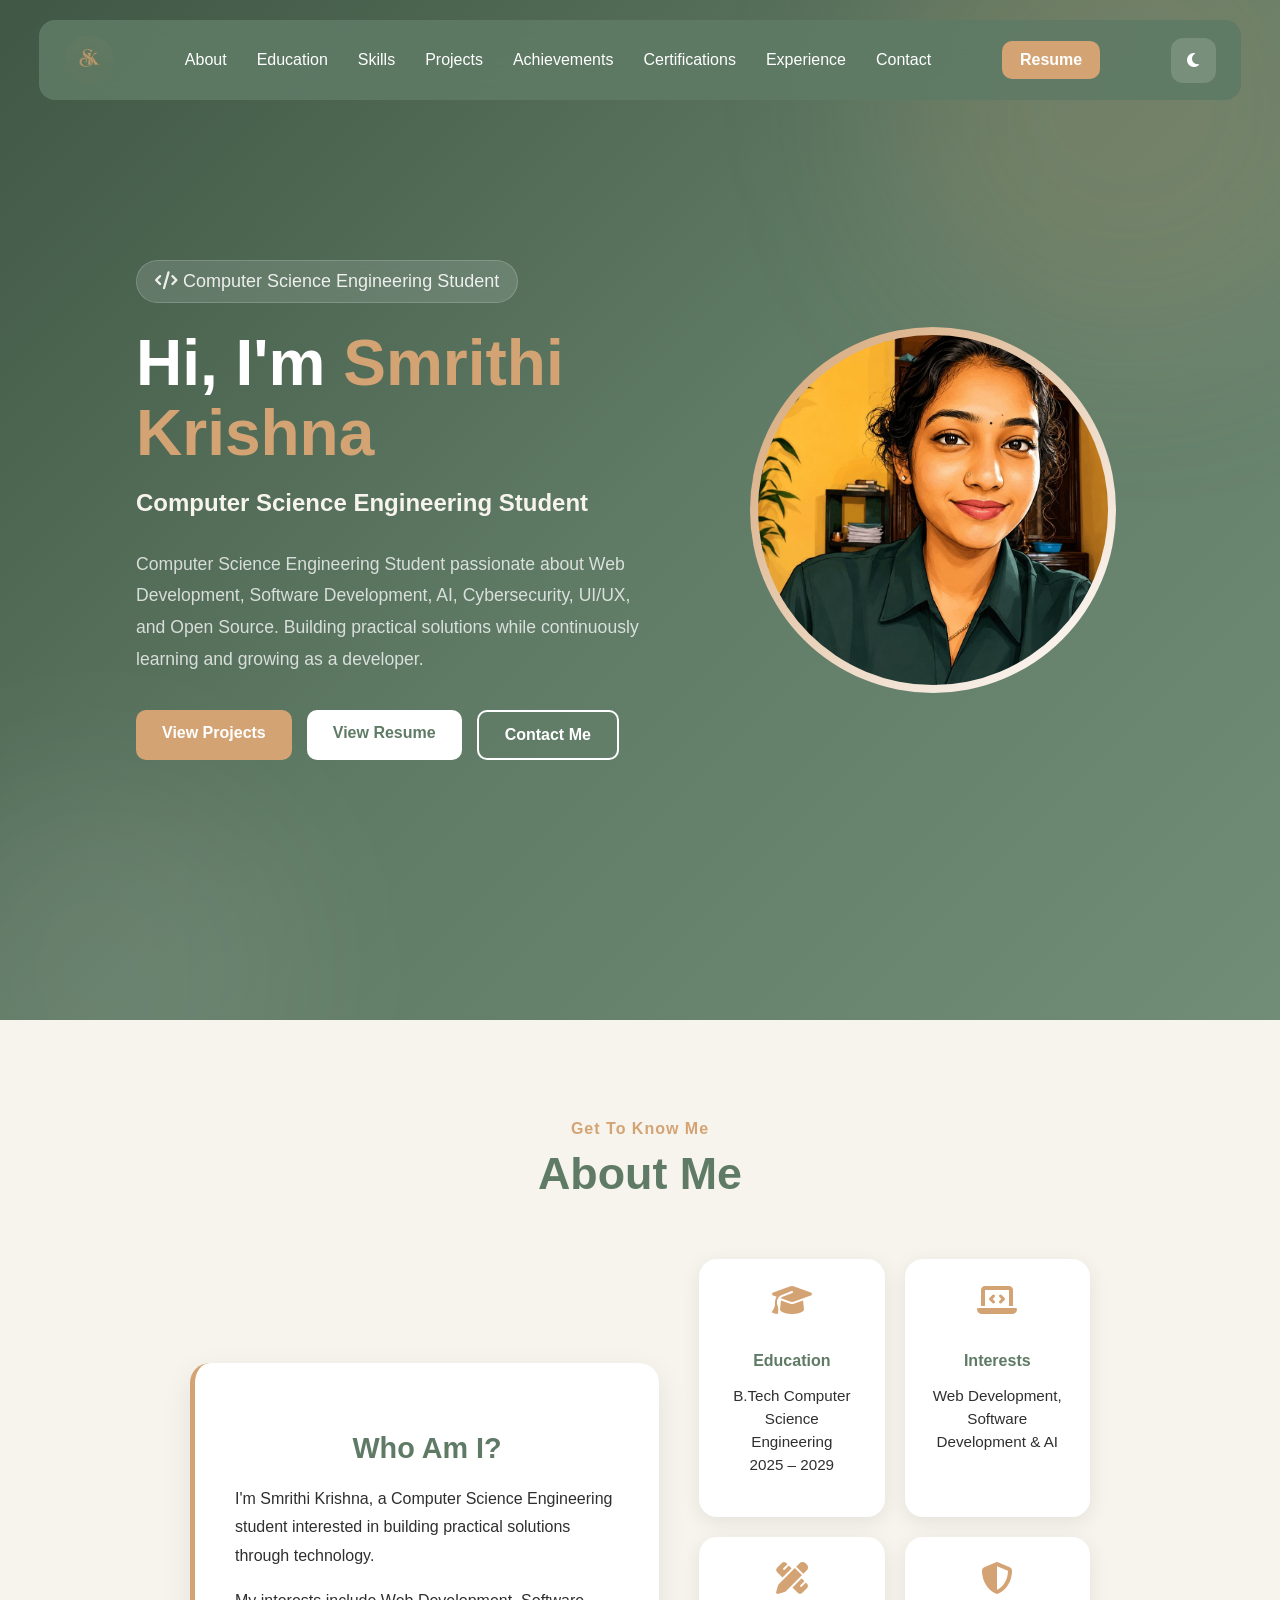
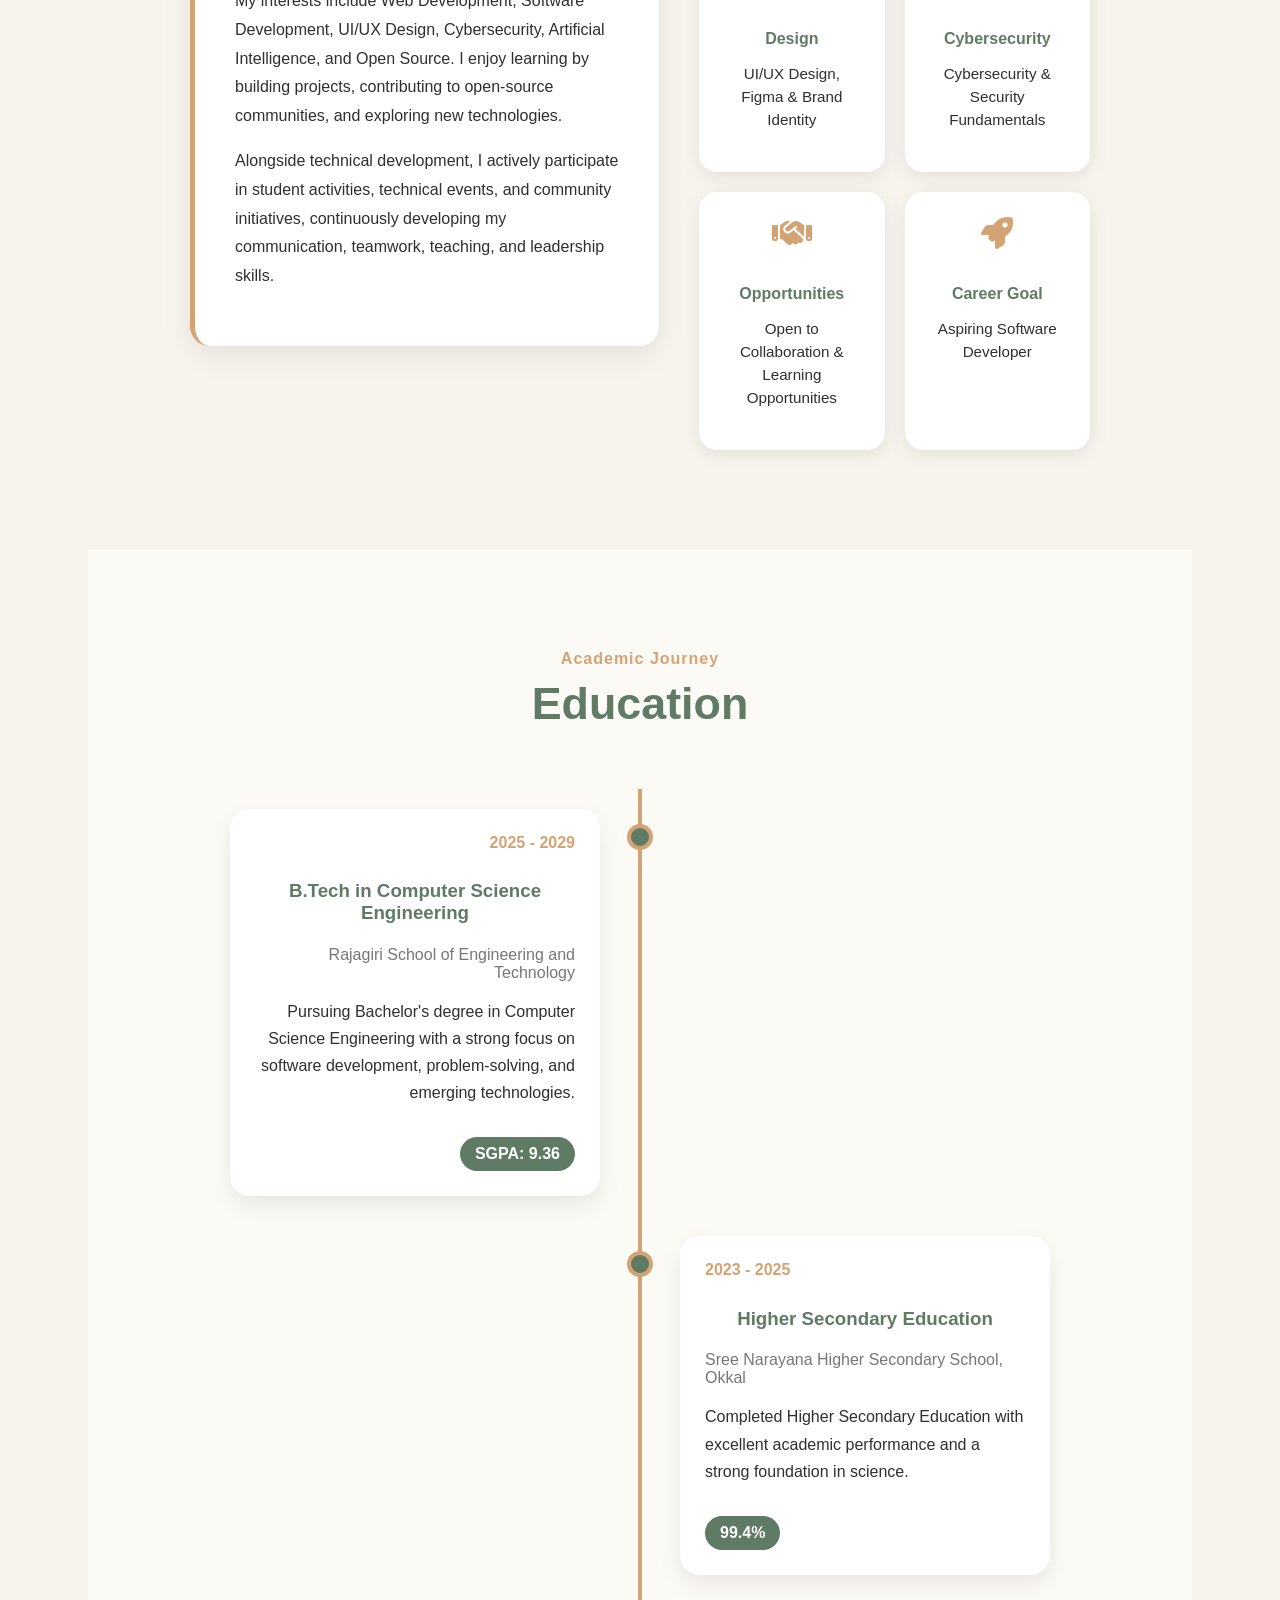
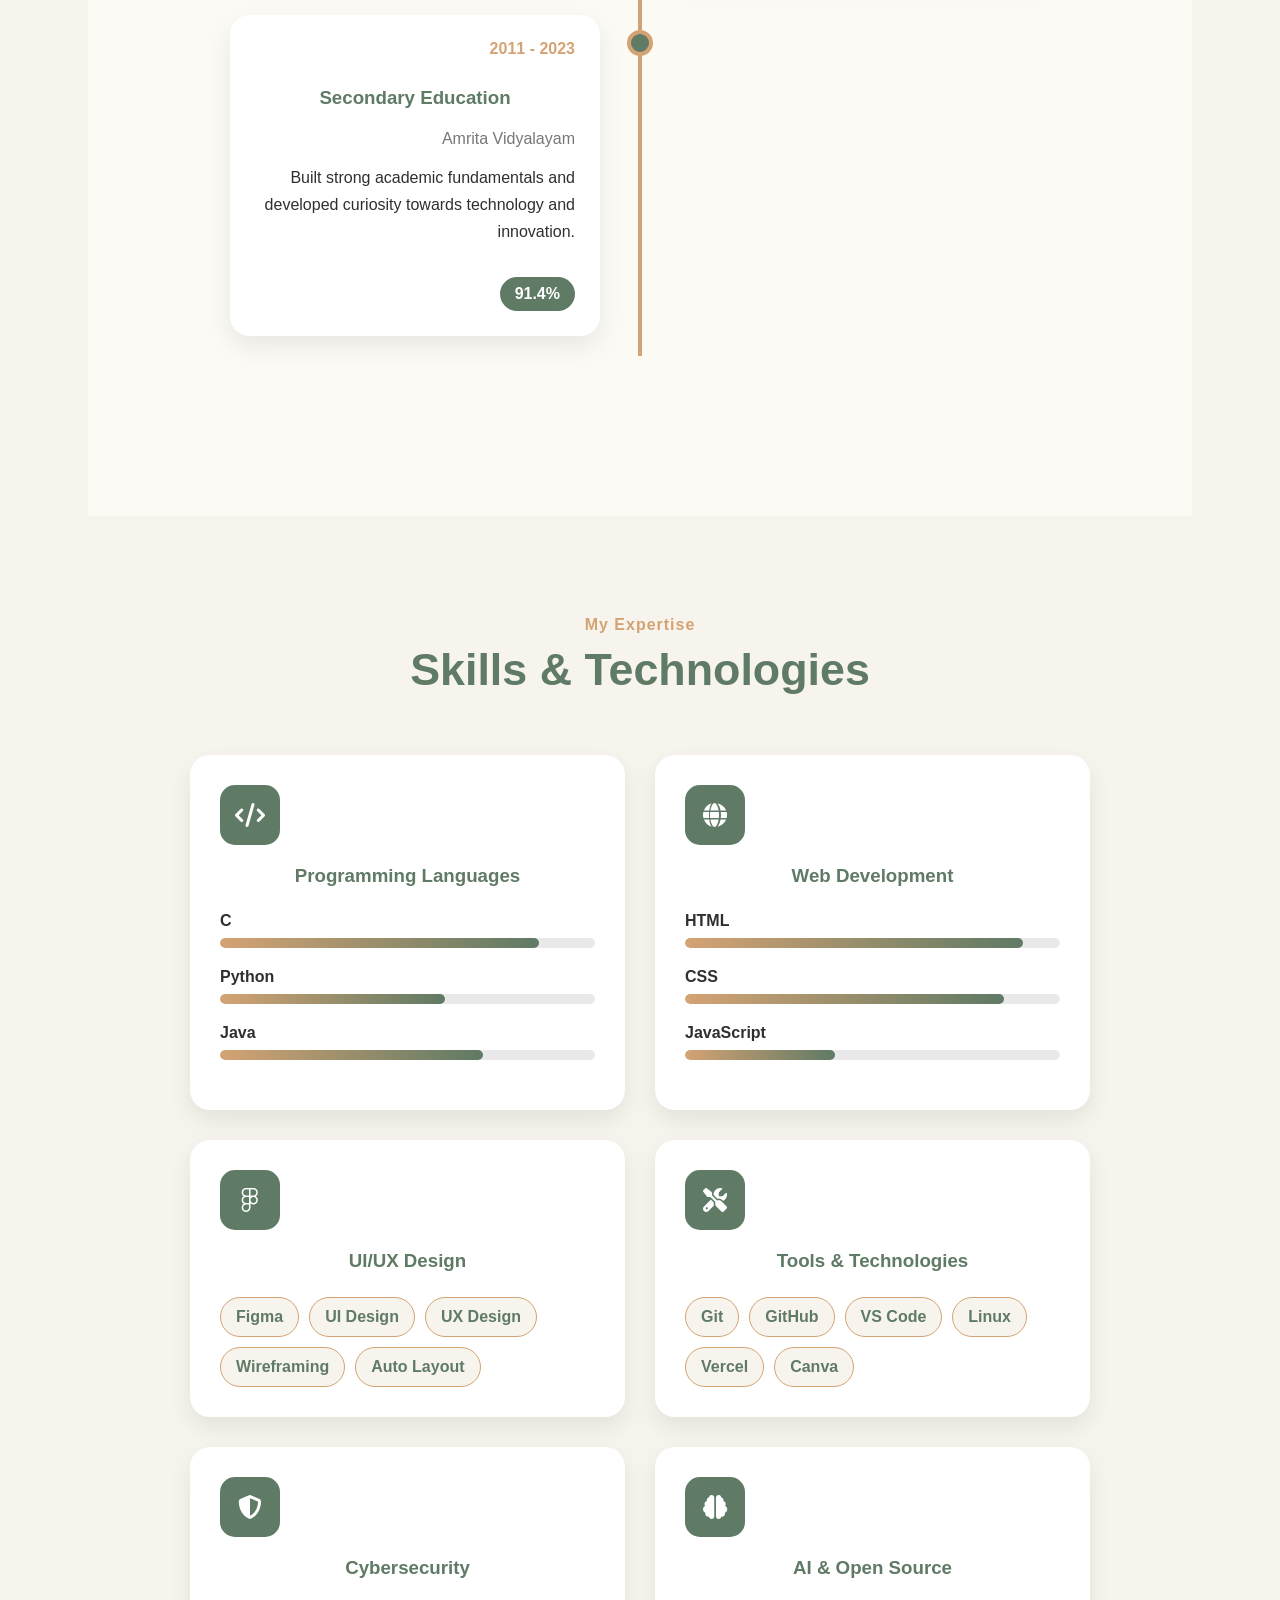
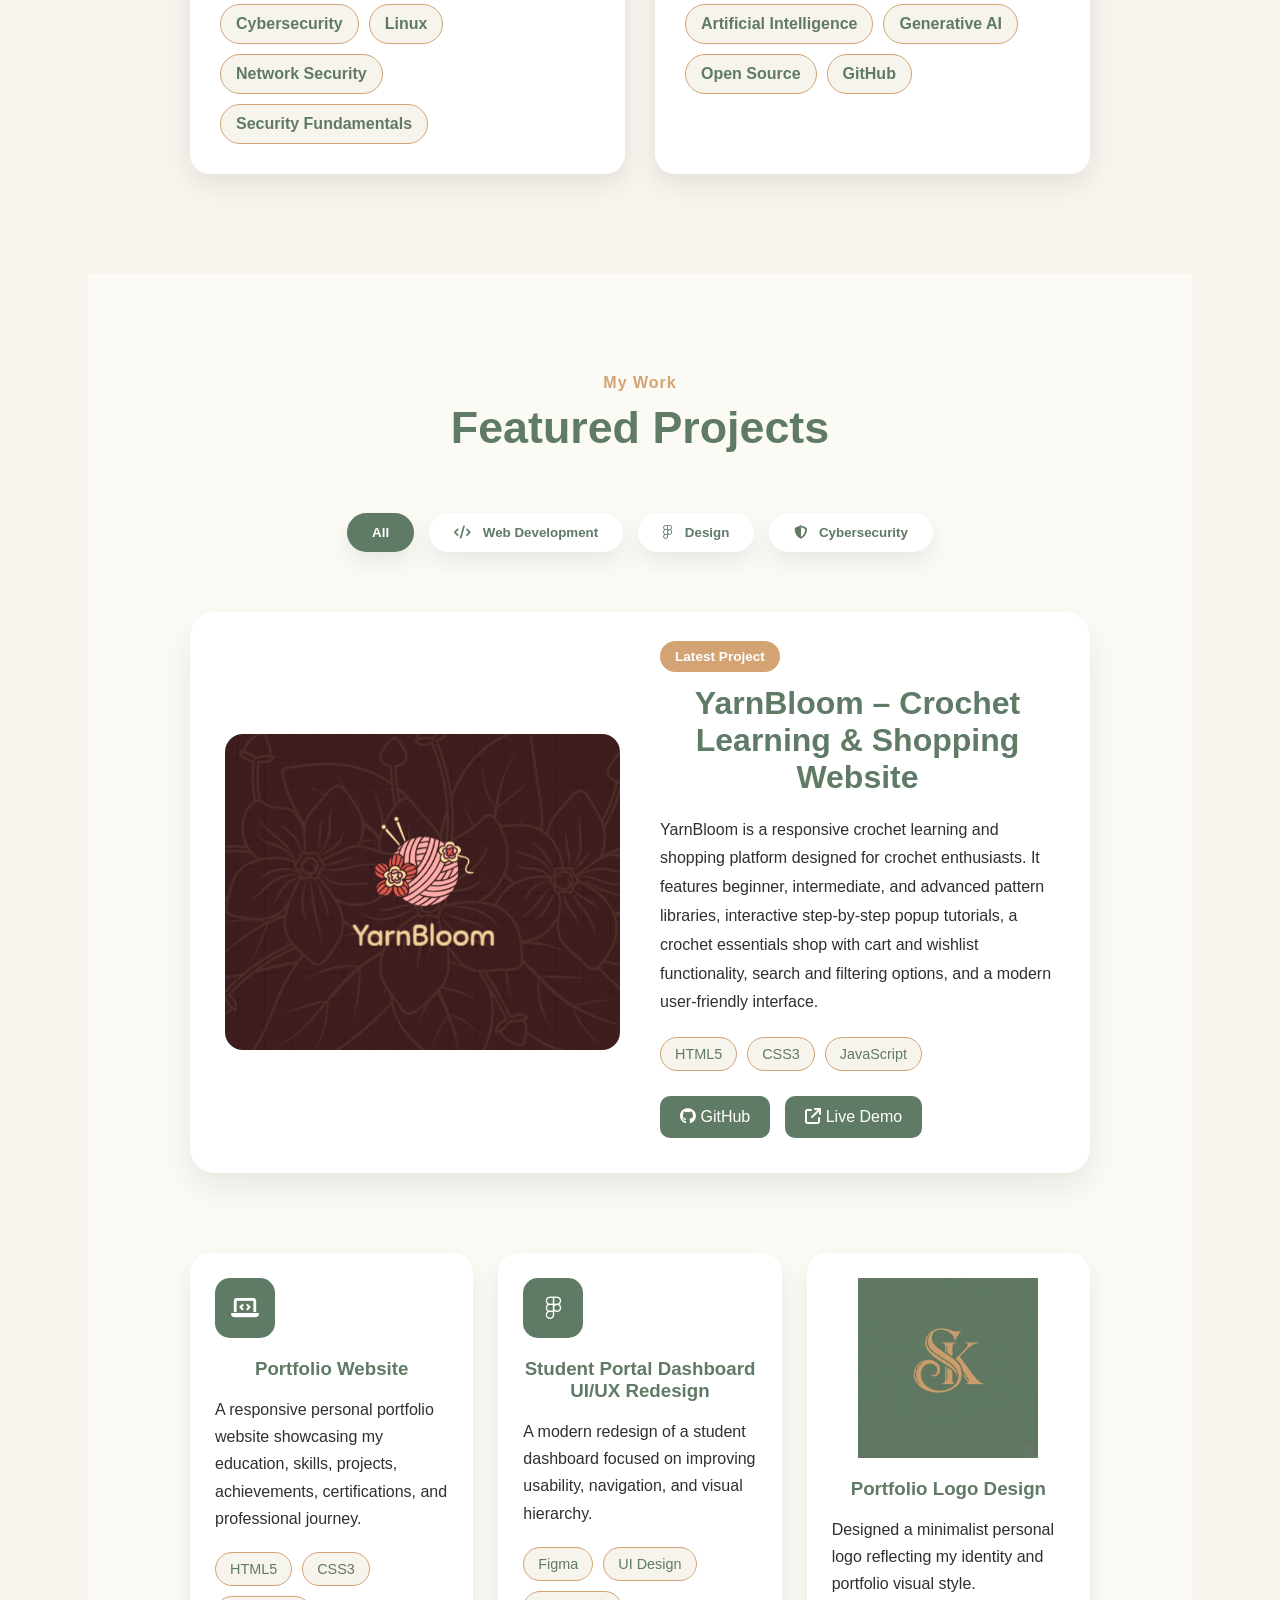
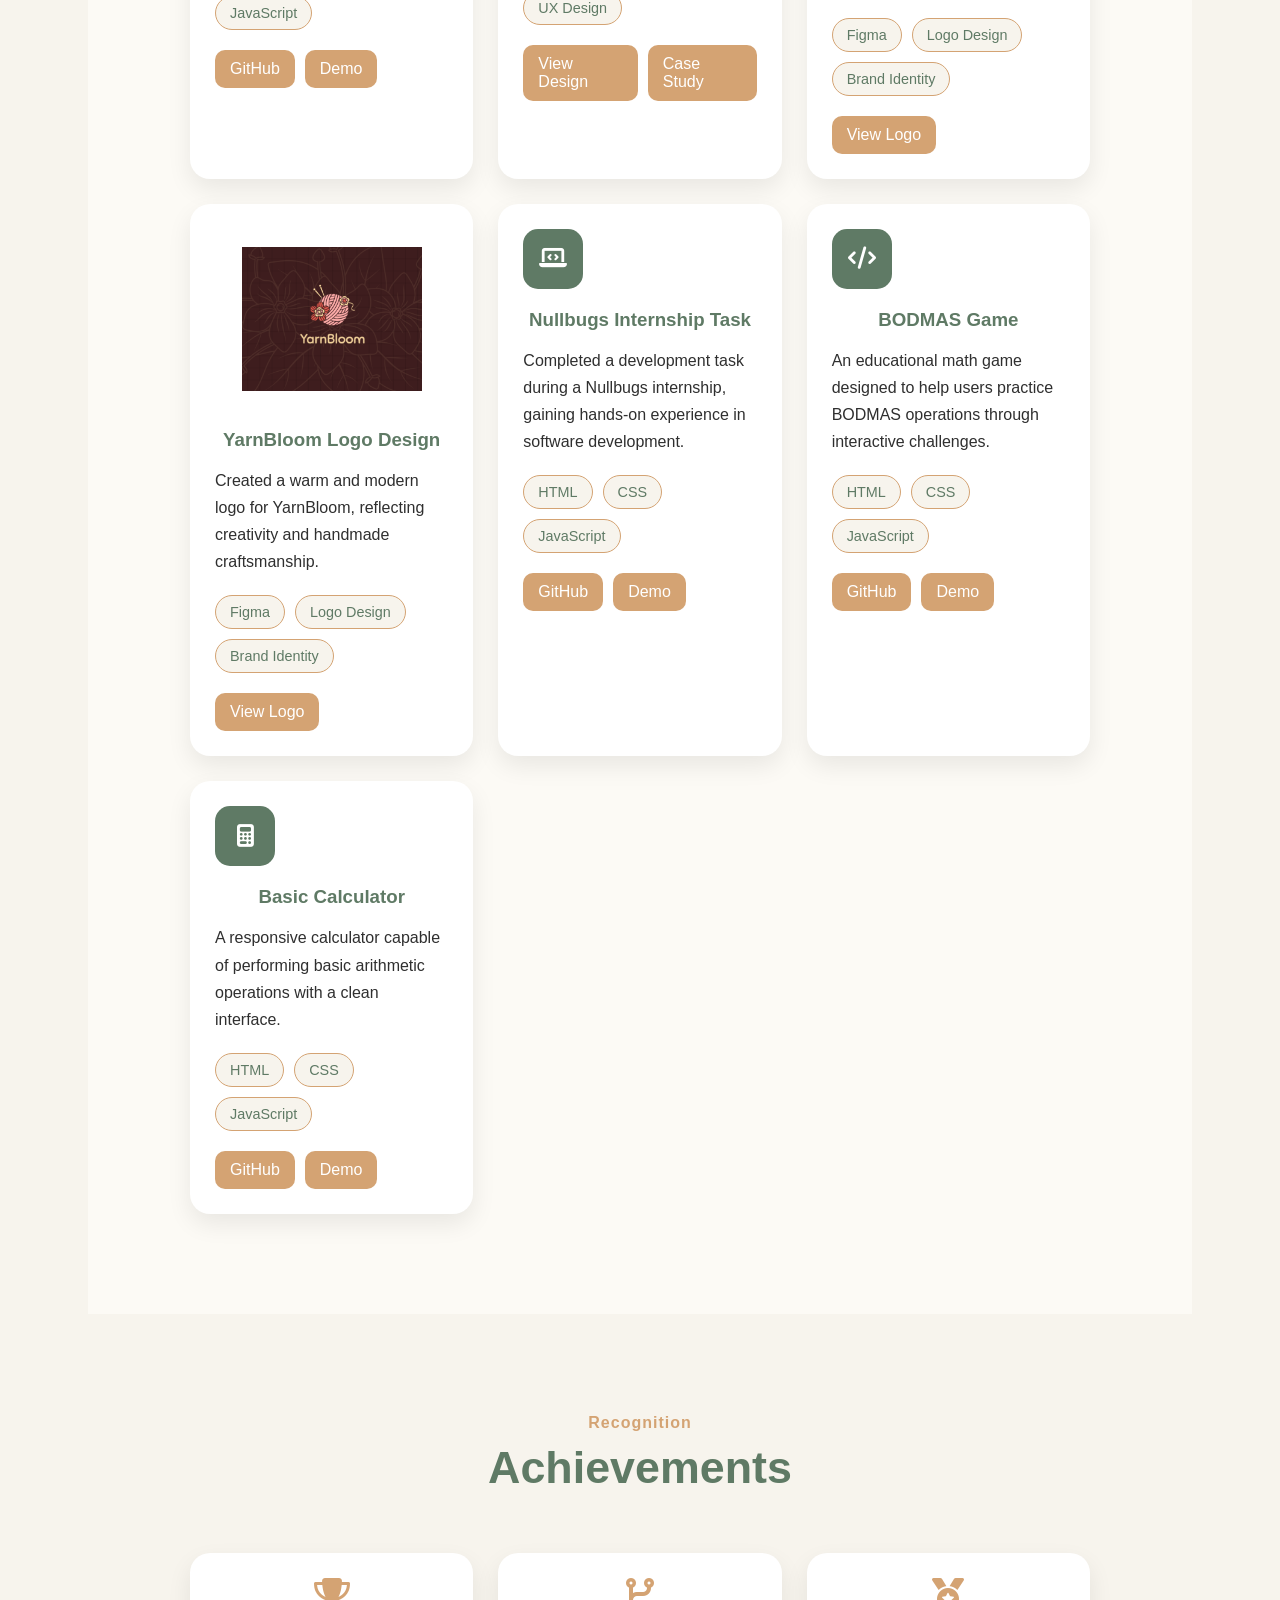
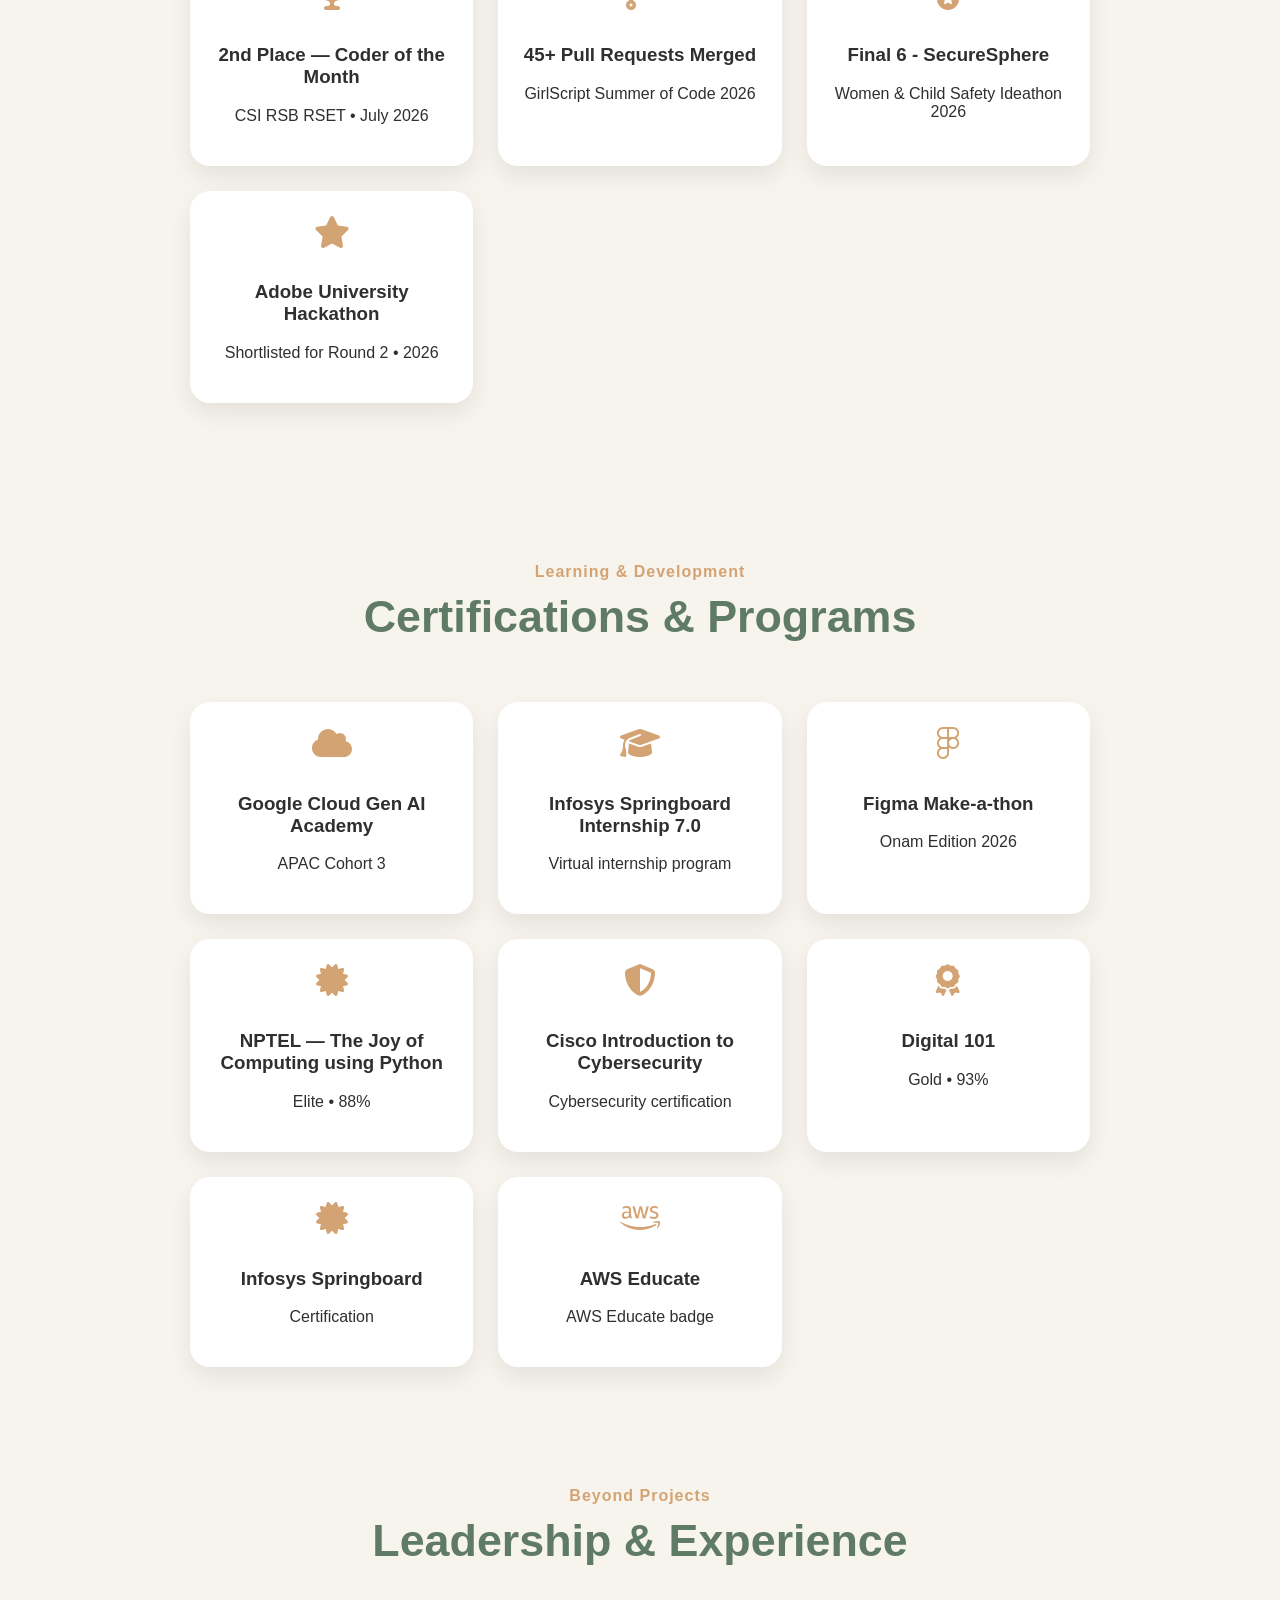
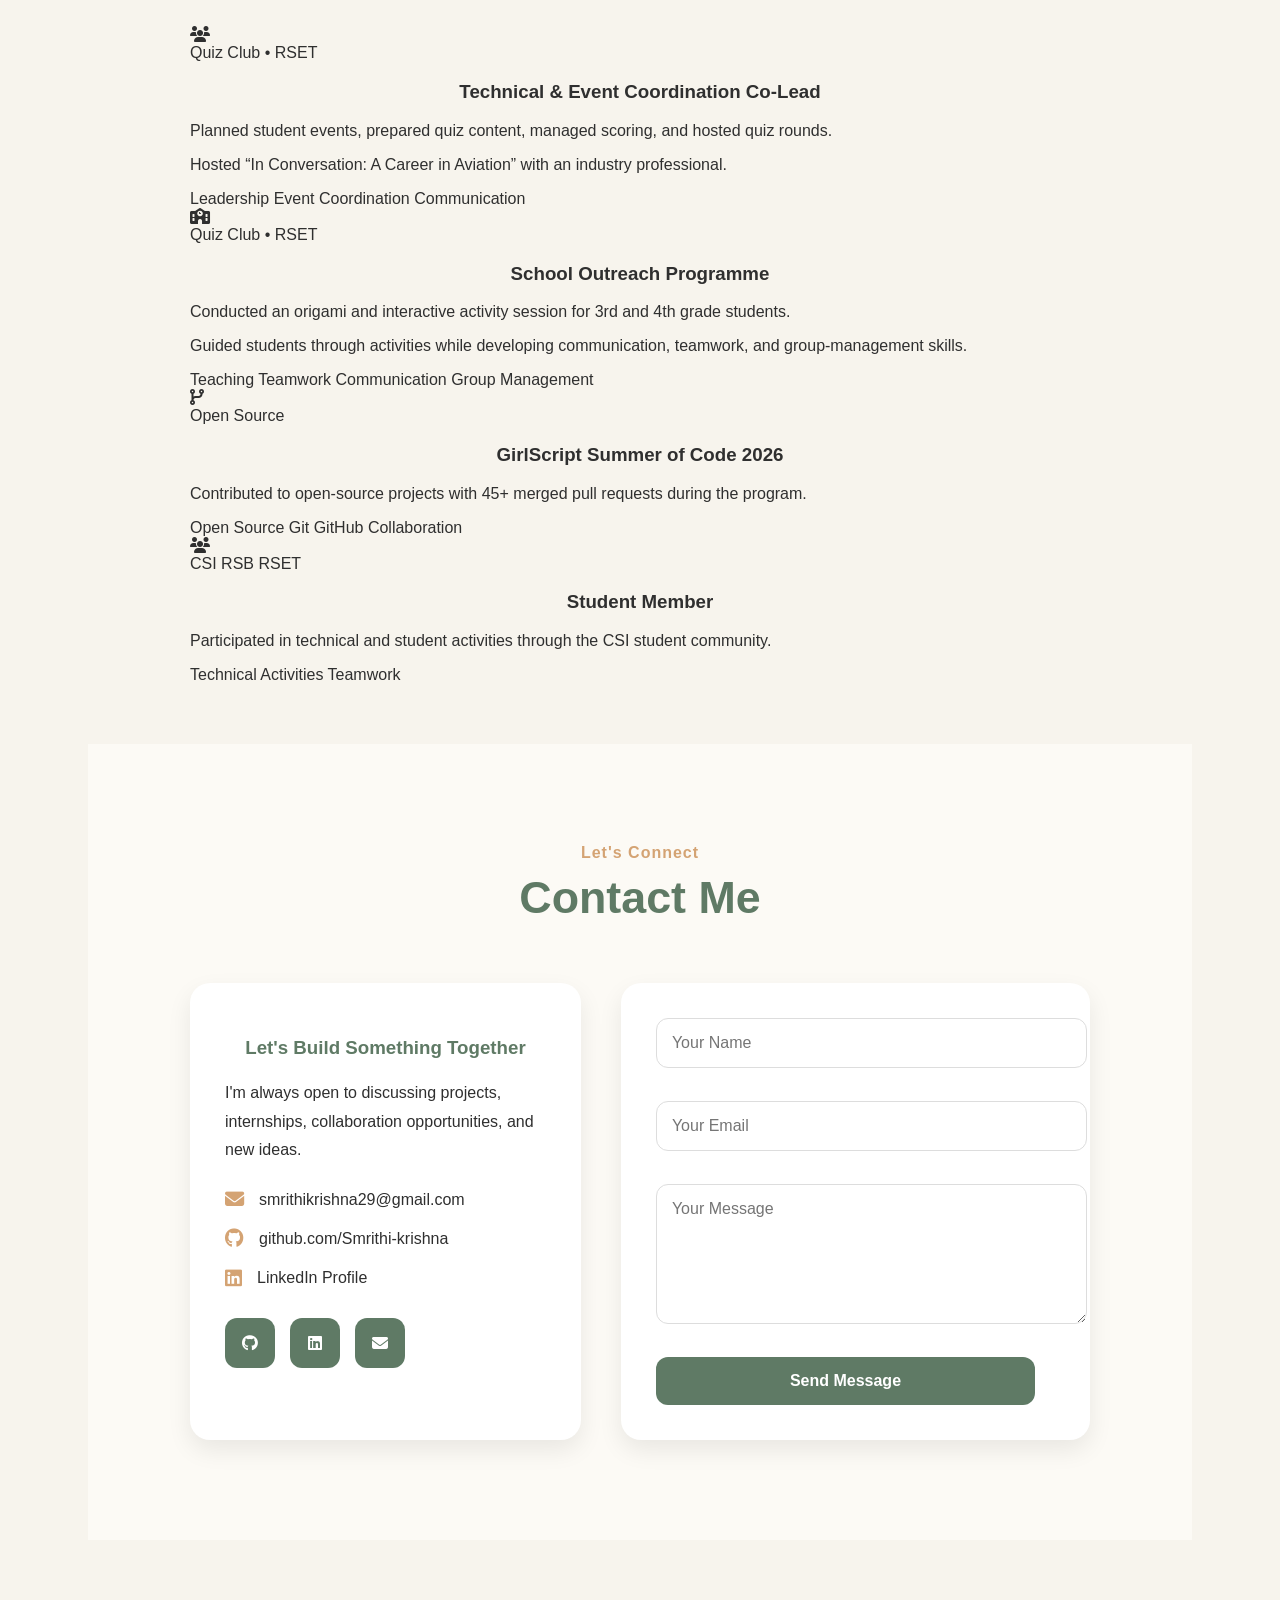
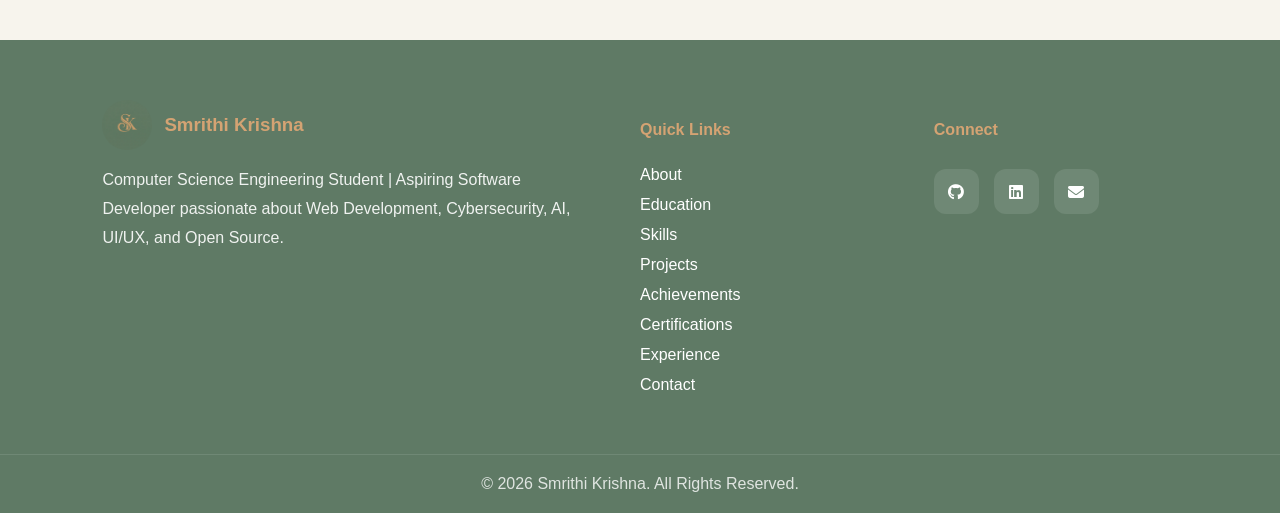
==== commit 26dd1b1a: "Update index.html" ====
--- a/index.html
+++ b/index.html
@@ -1,244 +1,541 @@
 <!DOCTYPE html>
 <html lang="en">
+
 <head>
-  <meta charset="UTF-8" />
-  <meta name="viewport" content="width=device-width, initial-scale=1.0"/>
-  <title>My Portfolio</title>
- <link rel="stylesheet" href="style.css">
- <link rel="stylesheet" href="https://cdnjs.cloudflare.com/ajax/libs/font-awesome/6.5.1/css/all.min.css">
+
+    <meta charset="UTF-8">
+
+    <meta
+        name="viewport"
+        content="width=device-width, initial-scale=1.0"
+    >
+
+    <title>Smrithi Krishna | Portfolio</title>
+
+    <link
+        rel="stylesheet"
+        href="style.css"
+    >
+
+    <link
+        rel="stylesheet"
+        href="https://cdnjs.cloudflare.com/ajax/libs/font-awesome/6.5.1/css/all.min.css"
+    >
+
 </head>
 
+
 <body>
 
-  <header class="hero">
+
+<!-- =========================================================
+     HEADER / HERO
+========================================================= -->
+
+<header class="hero">
 
     <nav class="navbar">
 
-    <div class="logo">
-        <img src="logo.png">
+        <div class="logo">
+
+            <img
+                src="logo.png"
+                alt="Smrithi Krishna Logo"
+            >
+
+        </div>
+
+
+        <ul class="nav-links">
+
+            <li>
+                <a href="#about-me">
+                    About
+                </a>
+            </li>
+
+            <li>
+                <a href="#education">
+                    Education
+                </a>
+            </li>
+
+            <li>
+                <a href="#skills">
+                    Skills
+                </a>
+            </li>
+
+            <li>
+                <a href="#projects">
+                    Projects
+                </a>
+            </li>
+
+            <li>
+                <a href="#achievements">
+                    Achievements
+                </a>
+            </li>
+
+            <li>
+                <a href="#certifications">
+                    Certifications
+                </a>
+            </li>
+
+            <li>
+                <a href="#experience">
+                    Experience
+                </a>
+            </li>
+
+            <li>
+                <a href="#contact">
+                    Contact
+                </a>
+            </li>
+
+        </ul>
+
+
+        <a
+            href="https://drive.google.com/file/d/1RVijHca5Z-SXVgbJho8I0wNhLrglUve1/view?usp=drive_link"
+            target="_blank"
+            class="resume-btn"
+        >
+            Resume
+        </a>
+
+
+        <button
+            id="theme-toggle"
+            class="theme-toggle"
+            aria-label="Toggle dark mode"
+        >
+            <i class="fa-solid fa-moon"></i>
+        </button>
+
+
+        <div class="menu-btn">
+
+            <i class="fa-solid fa-bars"></i>
+
+        </div>
+
+    </nav>
+
+
+    <!-- HERO CONTENT -->
+
+    <div class="hero-content">
+
+        <div class="hero-left">
+
+            <p class="hero-tag">
+
+                <i class="fa-solid fa-code"></i>
+
+                Computer Science Engineering Student
+
+            </p>
+
+
+            <h1>
+
+                Hi, I'm
+                <span>Smrithi Krishna</span>
+
+            </h1>
+
+
+            <h2>
+
+                <span id="typing"></span>
+
+            </h2>
+
+
+            <p class="hero-description">
+
+                Computer Science Engineering Student passionate about
+                Web Development, Software Development, AI, Cybersecurity,
+                UI/UX, and Open Source. Building practical solutions while
+                continuously learning and growing as a developer.
+
+            </p>
+
+
+            <div class="hero-buttons">
+
+                <a
+                    href="#projects"
+                    class="btn-primary"
+                >
+                    View Projects
+                </a>
+
+
+                <a
+                    href="https://drive.google.com/file/d/1RVijHca5Z-SXVgbJho8I0wNhLrglUve1/view?usp=drive_link"
+                    target="_blank"
+                    class="btn-secondary"
+                >
+                    View Resume
+                </a>
+
+
+                <a
+                    href="#contact"
+                    class="btn-outline"
+                >
+                    Contact Me
+                </a>
+
+            </div>
+
+        </div>
+
+
+        <div class="hero-right">
+
+            <div class="image-wrapper">
+
+                <img
+                    src="Smrithi.jpg"
+                    alt="Smrithi Krishna"
+                >
+
+            </div>
+
+        </div>
+
     </div>
 
-    <ul class="nav-links">
-        <li><a href="#about-me">About</a></li>
-        <li><a href="#education">Education</a></li>
-        <li><a href="#skills">Skills</a></li>
-        <li><a href="#projects">Projects</a></li>
-        <li><a href="#contact">Contact</a></li>
-    </ul>
-
-    <a href="https://drive.google.com/file/d/1RVijHca5Z-SXVgbJho8I0wNhLrglUve1/view?usp=drive_link" target="_blank" class="resume-btn">
-    Resume
-</a>
-    <button id="theme-toggle" class="theme-toggle">
-    <i class="fa-solid fa-moon"></i>
-</button>
-
-    <div class="menu-btn">
-        <i class="fa-solid fa-bars"></i>
+</header>
+
+
+
+<!-- =========================================================
+     ABOUT
+========================================================= -->
+
+<section id="about-me">
+
+    <div class="section-heading">
+
+        <span>
+            Get To Know Me
+        </span>
+
+        <h2>
+            About Me
+        </h2>
+
     </div>
 
-</nav>
-
-    <div class="hero-content">
-
-        <div class="hero-left">
-
-            <p class="hero-tag">
-                <i class="fa-solid fa-code"></i>
-                Computer Science Engineering Student
-            </p>
-
-            <h1>
-                Hi, I'm <span>Smrithi Krishna</span>
-            </h1>
-
-            <h2>
-                <span id="typing"></span>
-            </h2>
-
-            <p class="hero-description">
-                Computer Science Engineering Student passionate about
-                Web Development, Software Development, AI, and Open Source.
-                Building practical solutions while continuously learning
-                and growing as a developer.
-            </p>
-
-            <div class="hero-buttons">
-                <a href="#projects" class="btn-primary">
-                    View Projects
-                </a>
-
-                <a href="https://drive.google.com/file/d/1znrH9v9MTGf6gu_usoejgdOCfCRS_RWu/view?usp=drive_link" class="btn-secondary" download>
-                    View Resume
-                </a>
-
-                <a href="#contact" class="btn-outline">
-                    Contact Me
-                </a>
-            </div>
-
-        </div>
-
-        <div class="hero-right">
-
-            <div class="image-wrapper">
-                <img src="Smrithi.jpg" alt="Smrithi Krishna">
+
+    <div class="about-container">
+
+
+        <div class="about-left">
+
+            <div class="about-card-main">
+
+                <h3>
+                    Who Am I?
+                </h3>
+
+
+                <p>
+
+                    I'm Smrithi Krishna, a Computer Science Engineering
+                    student interested in building practical solutions
+                    through technology.
+
+                </p>
+
+
+                <p>
+
+                    My interests include Web Development, Software
+                    Development, UI/UX Design, Cybersecurity,
+                    Artificial Intelligence, and Open Source.
+
+                    I enjoy learning by building projects,
+                    contributing to open-source communities,
+                    and exploring new technologies.
+
+                </p>
+
+
+                <p>
+
+                    Alongside technical development, I actively participate
+                    in student activities, technical events, and community
+                    initiatives, continuously developing my communication,
+                    teamwork, teaching, and leadership skills.
+
+                </p>
+
+            </div>
+
+        </div>
+
+
+        <div class="about-right">
+
+
+            <div class="info-card">
+
+                <i class="fa-solid fa-graduation-cap"></i>
+
+                <h4>
+                    Education
+                </h4>
+
+                <p>
+                    B.Tech Computer Science Engineering
+                    <br>
+                    2025 – 2029
+                </p>
+
+            </div>
+
+
+            <div class="info-card">
+
+                <i class="fa-solid fa-laptop-code"></i>
+
+                <h4>
+                    Interests
+                </h4>
+
+                <p>
+                    Web Development, Software Development & AI
+                </p>
+
+            </div>
+
+
+            <div class="info-card">
+
+                <i class="fa-solid fa-pen-ruler"></i>
+
+                <h4>
+                    Design
+                </h4>
+
+                <p>
+                    UI/UX Design, Figma & Brand Identity
+                </p>
+
+            </div>
+
+
+            <div class="info-card">
+
+                <i class="fa-solid fa-shield-halved"></i>
+
+                <h4>
+                    Cybersecurity
+                </h4>
+
+                <p>
+                    Cybersecurity & Security Fundamentals
+                </p>
+
+            </div>
+
+
+            <div class="info-card">
+
+                <i class="fa-solid fa-handshake"></i>
+
+                <h4>
+                    Opportunities
+                </h4>
+
+                <p>
+                    Open to Collaboration & Learning Opportunities
+                </p>
+
+            </div>
+
+
+            <div class="info-card">
+
+                <i class="fa-solid fa-rocket"></i>
+
+                <h4>
+                    Career Goal
+                </h4>
+
+                <p>
+                    Aspiring Software Developer
+                </p>
+
             </div>
 
         </div>
 
     </div>
 
-</header>
-
-
-
-
-<section id="about-me">
+</section>
+
+
+
+<!-- =========================================================
+     EDUCATION
+========================================================= -->
+
+<section id="education">
 
     <div class="section-heading">
-        <span>Get To Know Me</span>
-        <h2>About Me</h2>
+
+        <span>
+            Academic Journey
+        </span>
+
+        <h2>
+            Education
+        </h2>
+
     </div>
 
-    <div class="about-container">
-
-        <div class="about-left">
-
-            <div class="about-card-main">
-                <h3>Who Am I?</h3>
+
+    <div class="timeline">
+
+
+        <!-- BTECH -->
+
+        <div class="timeline-item">
+
+            <div class="timeline-dot"></div>
+
+
+            <div class="timeline-content">
+
+                <span class="timeline-year">
+                    2025 - 2029
+                </span>
+
+
+                <h3>
+                    B.Tech in Computer Science Engineering
+                </h3>
+
+
+                <h4>
+                    Rajagiri School of Engineering and Technology
+                </h4>
+
 
                 <p>
-                    I'm Smrithi Krishna, a Computer Science Engineering student
-                    passionate about building technology that solves real-world
-                    problems.
+
+                    Pursuing Bachelor's degree in Computer Science
+                    Engineering with a strong focus on software
+                    development, problem-solving, and emerging
+                    technologies.
+
                 </p>
 
+
+                <div class="timeline-badge">
+
+                    SGPA: 9.36
+
+                </div>
+
+            </div>
+
+        </div>
+
+
+        <!-- HIGHER SECONDARY -->
+
+        <div class="timeline-item">
+
+            <div class="timeline-dot"></div>
+
+
+            <div class="timeline-content">
+
+                <span class="timeline-year">
+                    2023 - 2025
+                </span>
+
+
+                <h3>
+                    Higher Secondary Education
+                </h3>
+
+
+                <h4>
+                    Sree Narayana Higher Secondary School, Okkal
+                </h4>
+
+
                 <p>
-                    My interests span Web Development, Software Development,Cybersecurity,
-                    Artificial Intelligence, and Open Source technologies.
-                    I enjoy learning new concepts and transforming ideas into
-                    practical projects.
+
+                    Completed Higher Secondary Education with
+                    excellent academic performance and a strong
+                    foundation in science.
+
                 </p>
 
+
+                <div class="timeline-badge">
+
+                    99.4%
+
+                </div>
+
+            </div>
+
+        </div>
+
+
+        <!-- SECONDARY -->
+
+        <div class="timeline-item">
+
+            <div class="timeline-dot"></div>
+
+
+            <div class="timeline-content">
+
+                <span class="timeline-year">
+                    2011 - 2023
+                </span>
+
+
+                <h3>
+                    Secondary Education
+                </h3>
+
+
+                <h4>
+                    Amrita Vidyalayam
+                </h4>
+
+
                 <p>
-                    My goal is to continuously grow as a developer, contribute
-                    to meaningful projects, and create impactful solutions
-                    through technology.
-                </p>
-            </div>
-
-        </div>
-
-        <div class="about-right">
-
-            <div class="info-card">
-                <i class="fa-solid fa-graduation-cap"></i>
-                <h4>Education</h4>
-                <p>Second-Year Computer Science Engineering Student</p>
-            </div>
-
-            <div class="info-card">
-                <i class="fa-solid fa-laptop-code"></i>
-                <h4>Interests</h4>
-                <p>Web Development, Software Development & AI</p>
-            </div>
-
-            <div class="info-card">
-                <i class="fa-solid fa-book-open"></i>
-                <h4>Learning Journey</h4>
-                <p>Coursework, Projects & Self-Learning</p>
-            </div>
-
-            <div class="info-card">
-                <i class="fa-solid fa-bullseye"></i>
-                <h4>Focus</h4>
-                <p>Practical Projects & Problem Solving</p>
-            </div>
-
-            <div class="info-card">
-                <i class="fa-solid fa-handshake"></i>
-                <h4>Opportunities</h4>
-                <p>Open to Collaboration & Learning Opportunities</p>
-            </div>
-
-            <div class="info-card">
-                <i class="fa-solid fa-rocket"></i>
-                <h4>Career Goal</h4>
-                <p>Aspiring Software Developer</p>
-            </div>
-
-        </div>
-
-    </div>
-
-</section> 
-
-<section id="education">
-
-    <div class="section-heading">
-        <span>Academic Journey</span>
-        <h2>Education</h2>
-    </div>
-
-    <div class="timeline">
-
-        <div class="timeline-item">
-            <div class="timeline-dot"></div>
-
-            <div class="timeline-content">
-                <span class="timeline-year">2025 - 2029</span>
-                <h3>B.Tech in Computer Science Engineering</h3>
-                <h4>Rajagiri School of Engineering and Technology</h4>
-
-                <p>
-                    Pursuing Bachelor's degree in Computer Science Engineering
-                    with a strong focus on software development, problem-solving,
-                    and emerging technologies.
-                </p>
-
-                <div class="timeline-badge">
-                    SGPA: 9.36
-                </div>
-            </div>
-        </div>
-
-        <div class="timeline-item">
-            <div class="timeline-dot"></div>
-
-            <div class="timeline-content">
-                <span class="timeline-year">2023 - 2025</span>
-                <h3>Higher Secondary Education</h3>
-                <h4>Sree Narayana Higher Secondary School, Okkal</h4>
-
-                <p>
-                    Completed Higher Secondary Education with excellent
-                    academic performance and a strong foundation in science.
-                </p>
-
-                <div class="timeline-badge">
-                    99.4%
-                </div>
-            </div>
-        </div>
-
-        <div class="timeline-item">
-            <div class="timeline-dot"></div>
-
-            <div class="timeline-content">
-                <span class="timeline-year">2011 - 2023</span>
-                <h3>Secondary Education</h3>
-                <h4>Amrita Vidyalayam</h4>
-
-                <p>
+
                     Built strong academic fundamentals and developed
                     curiosity towards technology and innovation.
+
                 </p>
 
+
                 <div class="timeline-badge">
+
                     91.4%
+
                 </div>
-            </div>
+
+            </div>
+
         </div>
 
     </div>
@@ -246,508 +543,1553 @@
 </section>
 
 
+
+<!-- =========================================================
+     SKILLS
+========================================================= -->
+
 <section id="skills">
 
     <div class="section-heading">
-        <span>My Expertise</span>
-        <h2>Skills & Technologies</h2>
+
+        <span>
+            My Expertise
+        </span>
+
+        <h2>
+            Skills & Technologies
+        </h2>
+
     </div>
 
+
     <div class="skills-grid">
 
+
+        <!-- PROGRAMMING -->
+
         <div class="skill-card">
+
             <div class="skill-icon">
+
                 <i class="fa-solid fa-code"></i>
-            </div>
-
-            <h3>Programming Languages</h3>
+
+            </div>
+
+
+            <h3>
+                Programming Languages
+            </h3>
+
 
             <div class="skill-item">
-                <span>C</span>
+
+                <span>
+                    C
+                </span>
+
                 <div class="progress">
-                    <div class="progress-bar" style="width:85%"></div>
+
+                    <div
+                        class="progress-bar"
+                        style="width:85%"
+                    ></div>
+
                 </div>
-            </div>
+
+            </div>
+
 
             <div class="skill-item">
-                <span>Python</span>
+
+                <span>
+                    Python
+                </span>
+
                 <div class="progress">
-                    <div class="progress-bar" style="width:70%"></div>
+
+                    <div
+                        class="progress-bar"
+                        style="width:60%"
+                    ></div>
+
                 </div>
-            </div>
-        </div>
+
+            </div>
+
+             <div class="skill-item">
+
+                <span>
+                    Java
+                </span>
+
+                <div class="progress">
+
+                    <div
+                        class="progress-bar"
+                        style="width:70%"
+                    ></div>
+
+                </div>
+
+            </div>
+
+        </div>
+
+
+
+        <!-- WEB DEVELOPMENT -->
 
         <div class="skill-card">
+
             <div class="skill-icon">
+
                 <i class="fa-solid fa-globe"></i>
-            </div>
-
-            <h3>Web Development</h3>
+
+            </div>
+
+
+            <h3>
+                Web Development
+            </h3>
+
 
             <div class="skill-item">
-                <span>HTML</span>
+
+                <span>
+                    HTML
+                </span>
+
                 <div class="progress">
-                    <div class="progress-bar" style="width:90%"></div>
+
+                    <div
+                        class="progress-bar"
+                        style="width:90%"
+                    ></div>
+
                 </div>
-            </div>
+
+            </div>
+
 
             <div class="skill-item">
-                <span>CSS</span>
+
+                <span>
+                    CSS
+                </span>
+
                 <div class="progress">
-                    <div class="progress-bar" style="width:85%"></div>
+
+                    <div
+                        class="progress-bar"
+                        style="width:85%"
+                    ></div>
+
                 </div>
-            </div>
+
+            </div>
+
 
             <div class="skill-item">
-                <span>JavaScript</span>
+
+                <span>
+                    JavaScript
+                </span>
+
                 <div class="progress">
-                    <div class="progress-bar" style="width:75%"></div>
+
+                    <div
+                        class="progress-bar"
+                        style="width:40%"
+                    ></div>
+
                 </div>
-            </div>
-        </div>
-
-        <!-- UI/UX -->
+
+            </div>
+
+        </div>
+
+
+
+        <!-- UI UX -->
 
         <div class="skill-card">
 
             <div class="skill-icon">
+
                 <i class="fa-brands fa-figma"></i>
-            </div>
-
-            <h3>UI/UX Design</h3>
+
+            </div>
+
+
+            <h3>
+                UI/UX Design
+            </h3>
+
 
             <div class="skill-tags">
-                <span>Figma</span>
-                <span>Wireframing</span>
-                <span>Auto Layout</span>
-            </div>
-
-        </div>
-
+
+                <span>
+                    Figma
+                </span>
+
+                <span>
+                    UI Design
+                </span>
+
+                <span>
+                    UX Design
+                </span>
+
+                <span>
+                    Wireframing
+                </span>
+
+                <span>
+                    Auto Layout
+                </span>
+
+            </div>
+
+        </div>
+
+
+
+        <!-- TOOLS -->
 
         <div class="skill-card">
+
             <div class="skill-icon">
+
                 <i class="fa-solid fa-screwdriver-wrench"></i>
-            </div>
-
-            <h3>Tools & Technologies</h3>
+
+            </div>
+
+
+            <h3>
+                Tools & Technologies
+            </h3>
+
 
             <div class="skill-tags">
-                <span>Git</span>
-                <span>GitHub</span>
-                <span>VS Code</span>
-                <span>Linux</span>
-            </div>
-        </div>
+
+                <span>
+                    Git
+                </span>
+
+                <span>
+                    GitHub
+                </span>
+
+                <span>
+                    VS Code
+                </span>
+
+                <span>
+                    Linux
+                </span>
+
+                <span>
+                    Vercel
+                </span>
+
+                <span>
+                    Canva
+                </span>
+
+            </div>
+
+        </div>
+
+
+
+        <!-- CYBERSECURITY -->
+
+        <div class="skill-card">
+
+            <div class="skill-icon">
+
+                <i class="fa-solid fa-shield-halved"></i>
+
+            </div>
+
+
+            <h3>
+                Cybersecurity
+            </h3>
+
+
+            <div class="skill-tags">
+
+                <span>
+                    Cybersecurity
+                </span>
+
+                <span>
+                    Linux
+                </span>
+
+                <span>
+                    Network Security
+                </span>
+
+                <span>
+                    Security Fundamentals
+                </span>
+
+            </div>
+
+        </div>
+
+
+
+        <!-- AI -->
+
+        <div class="skill-card">
+
+            <div class="skill-icon">
+
+                <i class="fa-solid fa-brain"></i>
+
+            </div>
+
+
+            <h3>
+                AI & Open Source
+            </h3>
+
+
+            <div class="skill-tags">
+
+                <span>
+                    Artificial Intelligence
+                </span>
+
+                <span>
+                    Generative AI
+                </span>
+
+                <span>
+                    Open Source
+                </span>
+
+                <span>
+                    GitHub
+                </span>
+
+            </div>
+
+        </div>
+
     </div>
 
 </section>
 
+
+
+<!-- =========================================================
+     PROJECTS
+========================================================= -->
+
 <section id="projects">
 
     <div class="section-heading">
-        <span>My Work</span>
-        <h2>Featured Projects</h2>
+
+        <span>
+            My Work
+        </span>
+
+        <h2>
+            Featured Projects
+        </h2>
+
     </div>
+
+
+    <!-- PROJECT FILTER -->
+
     <div class="project-filter">
 
-    <button class="filter-btn active" data-filter="all">
-        All
-    </button>
-
-    <button class="filter-btn" data-filter="web">
-        <i class="fa-solid fa-code"></i>
-        Web Development
-    </button>
-
-    <button class="filter-btn" data-filter="uiux">
-        <i class="fa-brands fa-figma"></i>
-        Design
-    </button>
-
-    
-
-</div>
-
-    <!-- Featured Project -->
-
-<div class="featured-project">
-
-    <div class="featured-image">
-        <img src="YarnBloom.png" alt="YarnBloom Website">
+
+        <button
+            class="filter-btn active"
+            data-filter="all"
+        >
+            All
+        </button>
+
+
+        <button
+            class="filter-btn"
+            data-filter="web"
+        >
+
+            <i class="fa-solid fa-code"></i>
+
+            Web Development
+
+        </button>
+
+
+        <button
+            class="filter-btn"
+            data-filter="uiux"
+        >
+
+            <i class="fa-brands fa-figma"></i>
+
+            Design
+
+        </button>
+
+
+        <button
+            class="filter-btn"
+            data-filter="cyber"
+        >
+
+            <i class="fa-solid fa-shield-halved"></i>
+
+            Cybersecurity
+
+        </button>
+
     </div>
 
-    <div class="featured-content">
-
-        <span class="featured-tag">Latest Project</span>
-
-        <h3> YarnBloom – Crochet Learning & Shopping Website</h3>
-
-        <p>
-            YarnBloom is a responsive crochet learning and shopping platform designed for crochet enthusiasts.
-            It features beginner, intermediate, and advanced pattern libraries, interactive step-by-step
-            popup tutorials, a crochet essentials shop with cart and wishlist functionality, search and
-            filtering options, and a modern user-friendly interface.
-        </p>
-
-        <div class="tech-stack">
-            <span>HTML5</span>
-            <span>CSS3</span>
-            <span>JavaScript</span>
-        </div>
-
-        <div class="project-buttons">
-
-            <a href="https://github.com/Smrithi-krishna/YarnBloom.git" target="_blank">
-                <i class="fa-brands fa-github"></i>
-                GitHub
-            </a>
-
-            <a href="https://smrithi-krishna.github.io/YarnBloom/" target="_blank">
-                <i class="fa-solid fa-arrow-up-right-from-square"></i>
-                Live Demo
-            </a>
+
+
+    <!-- FEATURED PROJECT -->
+
+    <div class="featured-project web">
+
+        <div class="featured-image">
+
+            <img
+                src="YarnBloom.png"
+                alt="YarnBloom Website"
+            >
+
+        </div>
+
+
+        <div class="featured-content">
+
+            <span class="featured-tag">
+                Latest Project
+            </span>
+
+
+            <h3>
+                YarnBloom – Crochet Learning & Shopping Website
+            </h3>
+
+
+            <p>
+
+                YarnBloom is a responsive crochet learning and
+                shopping platform designed for crochet enthusiasts.
+                It features beginner, intermediate, and advanced
+                pattern libraries, interactive step-by-step popup
+                tutorials, a crochet essentials shop with cart and
+                wishlist functionality, search and filtering options,
+                and a modern user-friendly interface.
+
+            </p>
+
+
+            <div class="tech-stack">
+
+                <span>
+                    HTML5
+                </span>
+
+                <span>
+                    CSS3
+                </span>
+
+                <span>
+                    JavaScript
+                </span>
+
+            </div>
+
+
+            <div class="project-buttons">
+
+                <a
+                    href="https://github.com/Smrithi-krishna/YarnBloom.git"
+                    target="_blank"
+                >
+
+                    <i class="fa-brands fa-github"></i>
+
+                    GitHub
+
+                </a>
+
+
+                <a
+                    href="https://smrithi-krishna.github.io/YarnBloom/"
+                    target="_blank"
+                >
+
+                    <i class="fa-solid fa-arrow-up-right-from-square"></i>
+
+                    Live Demo
+
+                </a>
+
+            </div>
 
         </div>
 
     </div>
 
-</div>
-
-  
-
-<!-- Other Projects -->
-
-<div class="projects-grid">
-
-    <!-- Portfolio -->
-
-    <div class="project-card web">
-
-        <div class="project-top">
-            <i class="fa-solid fa-laptop-code"></i>
-        </div>
-
-        <h3>Portfolio Website</h3>
-
-        <p>
-            A responsive personal portfolio website showcasing my education,
-            skills, projects, achievements, certifications, and professional journey.
-        </p>
-
-        <div class="tech-stack">
-            <span>HTML5</span>
-            <span>CSS3</span>
-            <span>JavaScript</span>
-        </div>
-
-        <div class="project-links">
-            <a href="https://github.com/Smrithi-krishna/Portfolio.git">GitHub</a>
-            <a href="#">Demo</a>
+
+
+    <!-- OTHER PROJECTS -->
+
+    <div class="projects-grid">
+
+
+        <!-- PORTFOLIO -->
+
+        <div class="project-card web">
+
+            <div class="project-top">
+
+                <i class="fa-solid fa-laptop-code"></i>
+
+            </div>
+
+
+            <h3>
+                Portfolio Website
+            </h3>
+
+
+            <p>
+
+                A responsive personal portfolio website showcasing
+                my education, skills, projects, achievements,
+                certifications, and professional journey.
+
+            </p>
+
+
+            <div class="tech-stack">
+
+                <span>
+                    HTML5
+                </span>
+
+                <span>
+                    CSS3
+                </span>
+
+                <span>
+                    JavaScript
+                </span>
+
+            </div>
+
+
+            <div class="project-links">
+
+                <a
+                    href="https://github.com/Smrithi-krishna/Portfolio.git"
+                    target="_blank"
+                >
+                    GitHub
+                </a>
+
+
+                <a
+                    href="https://smrithi-krishna.github.io/Portfolio/"
+                    target="_blank"
+                >
+                    Demo
+                </a>
+
+            </div>
+
+        </div>
+
+
+
+        <!-- STUDENT PORTAL -->
+
+        <div class="project-card uiux">
+
+            <div class="project-top">
+
+                <i class="fa-brands fa-figma"></i>
+
+            </div>
+
+
+            <h3>
+                Student Portal Dashboard UI/UX Redesign
+            </h3>
+
+
+            <p>
+
+                A modern redesign of a student dashboard focused
+                on improving usability, navigation, and visual hierarchy.
+
+            </p>
+
+
+            <div class="tech-stack">
+
+                <span>
+                    Figma
+                </span>
+
+                <span>
+                    UI Design
+                </span>
+
+                <span>
+                    UX Design
+                </span>
+
+            </div>
+
+
+            <div class="project-links">
+
+                <a
+                    href="https://www.figma.com/design/5Dy0A7JZrqWn69nh9pp97A/Untitled?node-id=0-1&t=dZjgKyLij64t7teQ-1"
+                    target="_blank"
+                >
+                    View Design
+                </a>
+
+
+                <a
+                    href="figma/figma.html"
+                >
+                    Case Study
+                </a>
+
+            </div>
+
+        </div>
+
+
+
+        <!-- PORTFOLIO LOGO -->
+
+        <div class="project-card uiux">
+
+            <img
+                src="logo.png"
+                alt="Portfolio Logo"
+                class="project-image"
+            >
+
+
+            <h3>
+                Portfolio Logo Design
+            </h3>
+
+
+            <p>
+
+                Designed a minimalist personal logo reflecting
+                my identity and portfolio visual style.
+
+            </p>
+
+
+            <div class="tech-stack">
+
+                <span>
+                    Figma
+                </span>
+
+                <span>
+                    Logo Design
+                </span>
+
+                <span>
+                    Brand Identity
+                </span>
+
+            </div>
+
+
+            <div class="project-links">
+
+                <a
+                    href="logo.png"
+                    target="_blank"
+                >
+                    View Logo
+                </a>
+
+            </div>
+
+        </div>
+
+
+
+        <!-- YARNBLOOM LOGO -->
+
+        <div class="project-card uiux">
+
+            <img
+                src="YarnBloom.png"
+                alt="YarnBloom Logo"
+                class="project-image"
+            >
+
+
+            <h3>
+                YarnBloom Logo Design
+            </h3>
+
+
+            <p>
+
+                Created a warm and modern logo for YarnBloom,
+                reflecting creativity and handmade craftsmanship.
+
+            </p>
+
+
+            <div class="tech-stack">
+
+                <span>
+                    Figma
+                </span>
+
+                <span>
+                    Logo Design
+                </span>
+
+                <span>
+                    Brand Identity
+                </span>
+
+            </div>
+
+
+            <div class="project-links">
+
+                <a
+                    href="YarnBloom.png"
+                    target="_blank"
+                >
+                    View Logo
+                </a>
+
+            </div>
+
+        </div>
+
+
+
+        <!-- NULLBUGS -->
+
+        <div class="project-card web">
+
+            <div class="project-top">
+
+                <i class="fa-solid fa-laptop-code"></i>
+
+            </div>
+
+
+            <h3>
+                Nullbugs Internship Task
+            </h3>
+
+
+            <p>
+
+                Completed a development task during a Nullbugs
+                internship, gaining hands-on experience in
+                software development.
+
+            </p>
+
+
+            <div class="tech-stack">
+
+                <span>
+                    HTML
+                </span>
+
+                <span>
+                    CSS
+                </span>
+
+                <span>
+                    JavaScript
+                </span>
+
+            </div>
+
+
+            <div class="project-links">
+
+                <a
+                    href="https://github.com/Smrithi-krishna/nullbugs.git"
+                    target="_blank"
+                >
+                    GitHub
+                </a>
+
+
+                <a
+                    href="https://smrithi-krishna.github.io/nullbugs/"
+                    target="_blank"
+                >
+                    Demo
+                </a>
+
+            </div>
+
+        </div>
+
+
+
+        <!-- BODMAS -->
+
+        <div class="project-card web">
+
+            <div class="project-top">
+
+                <i class="fa-solid fa-code"></i>
+
+            </div>
+
+
+            <h3>
+                BODMAS Game
+            </h3>
+
+
+            <p>
+
+                An educational math game designed to help users
+                practice BODMAS operations through interactive
+                challenges.
+
+            </p>
+
+
+            <div class="tech-stack">
+
+                <span>
+                    HTML
+                </span>
+
+                <span>
+                    CSS
+                </span>
+
+                <span>
+                    JavaScript
+                </span>
+
+            </div>
+
+
+            <div class="project-links">
+
+                <a
+                    href="https://github.com/Smrithi-krishna/bodmas.git"
+                    target="_blank"
+                >
+                    GitHub
+                </a>
+
+
+                <a
+                    href="https://smrithi-krishna.github.io/bodmas/"
+                    target="_blank"
+                >
+                    Demo
+                </a>
+
+            </div>
+
+        </div>
+
+
+
+        <!-- CALCULATOR -->
+
+        <div class="project-card web">
+
+            <div class="project-top">
+
+                <i class="fa-solid fa-calculator"></i>
+
+            </div>
+
+
+            <h3>
+                Basic Calculator
+            </h3>
+
+
+            <p>
+
+                A responsive calculator capable of performing
+                basic arithmetic operations with a clean interface.
+
+            </p>
+
+
+            <div class="tech-stack">
+
+                <span>
+                    HTML
+                </span>
+
+                <span>
+                    CSS
+                </span>
+
+                <span>
+                    JavaScript
+                </span>
+
+            </div>
+
+
+            <div class="project-links">
+
+                <a
+                    href="https://github.com/Smrithi-krishna/basic_calculator.git"
+                    target="_blank"
+                >
+                    GitHub
+                </a>
+
+
+                <a
+                    href="https://smrithi-krishna.github.io/basic_calculator/"
+                    target="_blank"
+                >
+                    Demo
+                </a>
+
+            </div>
+
         </div>
 
     </div>
 
-        <!-- UI/UX -->
-
-    <div class="project-card uiux">
-
-        <div class="project-top">
+</section>
+
+
+
+<!-- =========================================================
+     ACHIEVEMENTS
+========================================================= -->
+
+<section id="achievements">
+
+    <div class="section-heading">
+
+        <span>
+            Recognition
+        </span>
+
+        <h2>
+            Achievements
+        </h2>
+
+    </div>
+
+
+    <div class="highlights-grid">
+
+
+        <!-- CODER OF THE MONTH -->
+
+        <div class="highlight-card achievement">
+
+            <i class="fa-solid fa-trophy"></i>
+
+            <h3>
+                2nd Place — Coder of the Month
+            </h3>
+
+            <p>
+                CSI RSB RSET • July 2026
+            </p>
+
+        </div>
+
+
+        <!-- GSSOC -->
+
+        <div class="highlight-card achievement">
+
+            <i class="fa-solid fa-code-branch"></i>
+
+            <h3>
+                45+ Pull Requests Merged
+            </h3>
+
+            <p>
+                GirlScript Summer of Code 2026
+            </p>
+
+        </div>
+
+
+        <!-- SECURESPHERE -->
+
+        <div class="highlight-card achievement">
+
+            <i class="fa-solid fa-medal"></i>
+
+            <h3>
+                Final 6 - SecureSphere
+            </h3>
+
+            <p>
+                Women & Child Safety Ideathon 2026
+            </p>
+
+        </div>
+
+
+        <!-- ADOBE -->
+
+        <div class="highlight-card achievement">
+
+            <i class="fa-solid fa-star"></i>
+
+            <h3>
+                Adobe University Hackathon
+            </h3>
+
+            <p>
+                Shortlisted for Round 2 • 2026
+            </p>
+
+        </div>
+
+    </div>
+
+</section>
+
+
+
+<!-- =========================================================
+     CERTIFICATIONS
+========================================================= -->
+
+<section id="certifications">
+
+    <div class="section-heading">
+
+        <span>
+            Learning & Development
+        </span>
+
+        <h2>
+            Certifications & Programs
+        </h2>
+
+    </div>
+
+
+    <div class="highlights-grid">
+
+
+        <!-- GOOGLE CLOUD -->
+
+        <div class="highlight-card program">
+
+            <i class="fa-solid fa-cloud"></i>
+
+            <h3>
+                Google Cloud Gen AI Academy
+            </h3>
+
+            <p>
+                APAC Cohort 3
+            </p>
+
+        </div>
+
+
+        <!-- INFOSYS -->
+
+        <div class="highlight-card program">
+
+            <i class="fa-solid fa-graduation-cap"></i>
+
+            <h3>
+                Infosys Springboard Internship 7.0
+            </h3>
+
+            <p>
+                Virtual internship program
+            </p>
+
+        </div>
+
+
+        <!-- FIGMA -->
+
+        <div class="highlight-card program">
+
             <i class="fa-brands fa-figma"></i>
-        </div>
-
-        <h3>Student Portal Dashboard UI/UX Redesign</h3>
-
-        <p>
-            A modern redesign of a student dashboard focused on improving usability, navigation, and visual hierarchy.
-        </p>
-
-        <div class="tech-stack">
-            <span>Figma</span>
-            <span>UI Design</span>
-            <span>UX Design</span>
-        </div>
-
-        <div class="project-links">
-            <a href="https://www.figma.com/design/5Dy0A7JZrqWn69nh9pp97A/Untitled?node-id=0-1&t=dZjgKyLij64t7teQ-1" target="_blank"> View Design</a>
-            <a href="figma/figma.html">Case Study</a>
+
+            <h3>
+                Figma Make-a-thon
+            </h3>
+
+            <p>
+                Onam Edition 2026
+            </p>
+
+        </div>
+
+
+        <!-- NPTEL -->
+
+        <div class="highlight-card certification">
+
+            <i class="fa-solid fa-certificate"></i>
+
+            <h3>
+                NPTEL — The Joy of Computing using Python
+            </h3>
+
+            <p>
+                Elite • 88%
+            </p>
+
+        </div>
+
+
+        <!-- CISCO -->
+
+        <div class="highlight-card certification">
+
+            <i class="fa-solid fa-shield-halved"></i>
+
+            <h3>
+                Cisco Introduction to Cybersecurity
+            </h3>
+
+            <p>
+                Cybersecurity certification
+            </p>
+
+        </div>
+
+
+        <!-- DIGITAL 101 -->
+
+        <div class="highlight-card certification">
+
+            <i class="fa-solid fa-award"></i>
+
+            <h3>
+                Digital 101
+            </h3>
+
+            <p>
+                Gold • 93%
+            </p>
+
+        </div>
+
+
+        <!-- INFOSYS CERTIFICATION -->
+
+        <div class="highlight-card certification">
+
+            <i class="fa-solid fa-certificate"></i>
+
+            <h3>
+                Infosys Springboard
+            </h3>
+
+            <p>
+                Certification
+            </p>
+
+        </div>
+
+
+        <!-- AWS -->
+
+        <div class="highlight-card certification">
+
+            <i class="fa-brands fa-aws"></i>
+
+            <h3>
+                AWS Educate
+            </h3>
+
+            <p>
+                AWS Educate badge
+            </p>
+
         </div>
 
     </div>
 
-   
-
-    <!-- Portfolio Logo -->
-
-    <div class="project-card uiux">
-
-
-        <img src="logo.png" alt="Portfolio Logo" class="project-image">
-
-        <h3>Portfolio Logo Design</h3>
-
-        <p>
-            Designed a minimalist personal logo reflecting my identity
-        </p>
-
-        <div class="tech-stack">
-            <span>Figma</span>
-            <span>Logo Design</span>
-            <span>Brand Identity</span>
-        </div>
-
-        <div class="project-links">
-            <a href="logo.png" target="_blank">
-                View Logo
-            </a>
-        </div>
+</section>
+
+
+
+<!-- =========================================================
+     LEADERSHIP & EXPERIENCE
+========================================================= -->
+
+<section id="experience">
+
+    <div class="section-heading">
+
+        <span>
+            Beyond Projects
+        </span>
+
+        <h2>
+            Leadership & Experience
+        </h2>
+
     </div>
 
-    <!-- YarnBloom Logo -->
-
-    <div class="project-card uiux">
-
-        <img src="YarnBloom.png" alt="YarnBloom Logo" class="project-image">
-
-        <h3>YarnBloom Logo Design</h3>
-
-        <p>
-            Created a warm and modern logo for YarnBloom
-        </p>
-
-        <div class="tech-stack">
-            <span>Figma</span>
-            <span>Logo Design</span>
-            <span>Brand Identity</span>
-        </div>
-
-        <div class="project-links">
-            <a href="YarnBloom.png" target="_blank">
-                View Logo
-            </a>
+
+    <div class="experience-grid">
+
+
+        <!-- QUIZ CLUB -->
+
+        <div class="experience-card">
+
+            <div class="experience-icon">
+                <i class="fa-solid fa-users"></i>
+            </div>
+
+            <div class="experience-content">
+
+                <span class="experience-tag">
+                    Quiz Club • RSET
+                </span>
+
+                <h3>
+                    Technical & Event Coordination Co-Lead
+                </h3>
+
+                <p>
+                    Planned student events, prepared quiz content,
+                    managed scoring, and hosted quiz rounds.
+                </p>
+
+                <p>
+                    Hosted “In Conversation: A Career in Aviation”
+                    with an industry professional.
+                </p>
+
+                <div class="experience-tags">
+
+                    <span>Leadership</span>
+                    <span>Event Coordination</span>
+                    <span>Communication</span>
+
+                </div>
+
+            </div>
+
+        </div>
+
+
+        <!-- SCHOOL OUTREACH -->
+
+        <div class="experience-card">
+
+            <div class="experience-icon">
+                <i class="fa-solid fa-school"></i>
+            </div>
+
+            <div class="experience-content">
+
+                <span class="experience-tag">
+                    Quiz Club • RSET
+                </span>
+
+                <h3>
+                    School Outreach Programme
+                </h3>
+
+                <p>
+                    Conducted an origami and interactive activity
+                    session for 3rd and 4th grade students.
+                </p>
+
+                <p>
+                    Guided students through activities while developing
+                    communication, teamwork, and group-management skills.
+                </p>
+
+                <div class="experience-tags">
+
+                    <span>Teaching</span>
+                    <span>Teamwork</span>
+                    <span>Communication</span>
+                    <span>Group Management</span>
+
+                </div>
+
+            </div>
+
+        </div>
+
+
+        <!-- OPEN SOURCE -->
+
+        <div class="experience-card">
+
+            <div class="experience-icon">
+                <i class="fa-solid fa-code-branch"></i>
+            </div>
+
+            <div class="experience-content">
+
+                <span class="experience-tag">
+                    Open Source
+                </span>
+
+                <h3>
+                    GirlScript Summer of Code 2026
+                </h3>
+
+                <p>
+                    Contributed to open-source projects with
+                    45+ merged pull requests during the program.
+                </p>
+
+                <div class="experience-tags">
+
+                    <span>Open Source</span>
+                    <span>Git</span>
+                    <span>GitHub</span>
+                    <span>Collaboration</span>
+
+                </div>
+
+            </div>
+
+        </div>
+
+
+        <!-- CSI -->
+
+        <div class="experience-card">
+
+            <div class="experience-icon">
+                <i class="fa-solid fa-users"></i>
+            </div>
+
+            <div class="experience-content">
+
+                <span class="experience-tag">
+                    CSI RSB RSET
+                </span>
+
+                <h3>
+                    Student Member
+                </h3>
+
+                <p>
+                    Participated in technical and student activities
+                    through the CSI student community.
+                </p>
+
+                <div class="experience-tags">
+
+                    <span>Technical Activities</span>
+                    <span>Teamwork</span>
+
+                </div>
+
+            </div>
+
         </div>
 
     </div>
 
-
-
-    <!-- Nullbugs -->
-
-    <div class="project-card web">
-
-        <div class="project-top">
-            <i class="fa-solid fa-laptop-code"></i>
-        </div>
-
-        <h3>Nullbugs Internship Task</h3>
-
-        <p>
-            Completed a development task during a Nullbugs internship, gaining hands-on experience in software development.
-        </p>
-
-        <div class="tech-stack">
-            <span>HTML</span>
-            <span>CSS</span>
-            <span>JavaScript</span>
-        </div>
-
-        <div class="project-links">
-            <a href="https://github.com/Smrithi-krishna/nullbugs.git">GitHub</a>
-            <a href="https://smrithi-krishna.github.io/nullbugs/">Demo</a>
-        </div>
+</section>
+
+
+
+<!-- =========================================================
+     CONTACT
+========================================================= -->
+
+<section id="contact">
+
+    <div class="section-heading">
+
+        <span>
+            Let's Connect
+        </span>
+
+        <h2>
+            Contact Me
+        </h2>
 
     </div>
 
-    <!-- BODMAS -->
-
-    <div class="project-card web">
-
-        <div class="project-top">
-            <i class="fa-solid fa-code"></i>
-        </div>
-
-        <h3>BODMAS Game</h3>
-
-        <p>
-            An educational math game designed to help users practice BODMAS operations through interactive challenges.
-        </p>
-
-        <div class="tech-stack">
-            <span>HTML</span>
-            <span>CSS</span>
-            <span>JavaScript</span>
-        </div>
-
-        <div class="project-links">
-            <a href="https://github.com/Smrithi-krishna/bodmas.git">GitHub</a>
-            <a href="https://smrithi-krishna.github.io/bodmas/">Demo</a>
-        </div>
-
-    </div>
-
-    <!-- Calculator -->
-
-    <div class="project-card web">
-
-        <div class="project-top">
-            <i class="fa-solid fa-calculator"></i>
-        </div>
-
-        <h3>Basic Calculator</h3>
-
-        <p>
-            A responsive calculator capable of performing basic arithmetic operations with a clean interface.
-        </p>
-
-        <div class="tech-stack">
-            <span>HTML</span>
-            <span>CSS</span>
-            <span>JavaScript</span>
-        </div>
-
-        <div class="project-links">
-            <a href="https://github.com/Smrithi-krishna/basic_calculator.git">GitHub</a>
-            <a href="https://smrithi-krishna.github.io/basic_calculator/">Demo</a>
-        </div>
-
-    </div>
-
-
-</div>
-
-</section>
-  
-<section id="achievements">
-
-    <div class="section-heading">
-        <span>Achievements & Certifications</span>
-        <h2>Highlights</h2>
-    </div>
-
-    <!-- Statistics -->
-
-    <div class="stats-container">
-
-        <div class="stat-card">
-            <h3>9.36</h3>
-            <p>Current SGPA</p>
-        </div>
-
-        <div class="stat-card">
-            <h3>99.4%</h3>
-            <p>Higher Secondary</p>
-        </div>
-
-        <div class="stat-card">
-            <h3>2+</h3>
-            <p>Certifications</p>
-        </div>
-
-        <div class="stat-card">
-            <h3>3+</h3>
-            <p>Projects Built</p>
-        </div>
-
-    </div>
-
-   
-</section>
-
-    
-
-
-
-
-<section id="contact">
-
-    <div class="section-heading">
-        <span>Let's Connect</span>
-        <h2>Contact Me</h2>
-    </div>
 
     <div class="contact-container">
 
-        <!-- Contact Info -->
+
+        <!-- CONTACT INFORMATION -->
 
         <div class="contact-info">
 
-            <h3>Let's Build Something Together</h3>
+            <h3>
+                Let's Build Something Together
+            </h3>
+
 
             <p>
+
                 I'm always open to discussing projects,
                 internships, collaboration opportunities,
                 and new ideas.
-            </p>
+
+            </p>
+
 
             <div class="contact-item">
+
                 <i class="fa-solid fa-envelope"></i>
-                <span>avsmrithikrishnaa8a@gmail.com</span>
-            </div>
+
+                <span>
+                    smrithikrishna29@gmail.com
+                </span>
+
+            </div>
+
 
             <div class="contact-item">
+
                 <i class="fa-brands fa-github"></i>
-                <span>github.com/Smrithi-krishna</span>
-            </div>
+
+                <span>
+                    github.com/Smrithi-krishna
+                </span>
+
+            </div>
+
 
             <div class="contact-item">
+
                 <i class="fa-brands fa-linkedin"></i>
-                <span>LinkedIn Profile</span>
-            </div>
+
+                <span>
+                    LinkedIn Profile
+                </span>
+
+            </div>
+
 
             <div class="social-icons">
 
-                <a href="https://github.com/Smrithi-krishna" target="_blank">
+
+                <a
+                    href="https://github.com/Smrithi-krishna"
+                    target="_blank"
+                    aria-label="GitHub"
+                >
+
                     <i class="fa-brands fa-github"></i>
-                </a>
-
-                <a href="https://www.linkedin.com/in/smrithi-krishna-741a37374/" target="_blank">
+
+                </a>
+
+
+                <a
+                    href="https://www.linkedin.com/in/smrithi-krishna-741a37374/"
+                    target="_blank"
+                    aria-label="LinkedIn"
+                >
+
                     <i class="fa-brands fa-linkedin"></i>
-                </a>
-
-                <a href="mailto:avsmrithikrishnaa8a@gmail.com">
+
+                </a>
+
+
+                <a
+                    href="mailto:smrithikrishna29@gmail.com"
+                    aria-label="Email"
+                >
+
                     <i class="fa-solid fa-envelope"></i>
-                </a>
-
-            </div>
-
-        </div>
-
-        <!-- Contact Form -->
+
+                </a>
+
+            </div>
+
+        </div>
+
+
+
+        <!-- CONTACT FORM -->
 
         <div class="contact-form-card">
 
             <form
                 action="https://api.web3forms.com/submit"
                 method="POST"
-                id="contactForm">
+                id="contactForm"
+            >
+
 
                 <input
                     type="hidden"
                     name="access_key"
-                    value="64b8e744-a747-41b3-a62b-e8c4130444ab">
+                    value="64b8e744-a747-41b3-a62b-e8c4130444ab"
+                >
+
 
                 <input
                     type="text"
                     name="name"
                     placeholder="Your Name"
-                    required>
+                    required
+                >
+
 
                 <input
                     type="email"
                     name="email"
                     placeholder="Your Email"
-                    required>
+                    required
+                >
+
 
                 <textarea
                     name="message"
                     rows="6"
                     placeholder="Your Message"
-                    required></textarea>
+                    required
+                ></textarea>
+
 
                 <button type="submit">
                     Send Message
                 </button>
 
+
                 <p id="success-message">
                     Message sent successfully!
                 </p>
@@ -761,53 +2103,108 @@
 </section>
 
 
+
+<!-- =========================================================
+     FOOTER
+========================================================= -->
+
 <footer class="footer">
-
     <div class="footer-container">
+        <!-- BRAND -->
 
         <div class="footer-brand">
-
             <div class="footer-logo">
-                <img src="logo.png" alt="Smrithi Krishna Logo">
-                <h3>Smrithi Krishna</h3>
-            </div>
-
+                <img
+                    src="logo.png"
+                    alt="Smrithi Krishna Logo"
+                >
+                <h3>
+                    Smrithi Krishna
+                </h3>
+            </div>
             <p>
                 Computer Science Engineering Student |
-Aspiring Software Developer passionate about
-Web Development, Cybersecurity, AI, and Open Source.
-            </p>
-
-        </div>
-
+                Aspiring Software Developer passionate about
+                Web Development, Cybersecurity, AI, UI/UX,
+                and Open Source.
+            </p>
+        </div>
+
+        <!-- FOOTER LINKS -->
         <div class="footer-links">
-
-            <h4>Quick Links</h4>
-
-            <a href="#about-me">About</a>
-            <a href="#education">Education</a>
-            <a href="#skills">Skills</a>
-            <a href="#projects">Projects</a>
-            <a href="#contact">Contact</a>
-
-        </div>
+            <h4>
+                Quick Links
+            </h4>
+            <a href="#about-me">
+                About
+            </a>
+
+            <a href="#education">
+                Education
+            </a>
+
+            <a href="#skills">
+                Skills
+            </a>
+
+            <a href="#projects">
+                Projects
+            </a>
+
+            <a href="#achievements">
+                Achievements
+            </a>
+
+            <a href="#certifications">
+                Certifications
+            </a>
+
+            <a href="#experience">
+                Experience
+            </a>
+
+            <a href="#contact">
+                Contact
+            </a>
+
+        </div>
+
+        <!-- SOCIAL -->
 
         <div class="footer-social">
 
-            <h4>Connect</h4>
+            <h4>
+                Connect
+            </h4>
 
             <div class="social-icons">
-
-                <a href="https://github.com/Smrithi-krishna" target="_blank">
+                <a
+                    href="https://github.com/Smrithi-krishna"
+                    target="_blank"
+                    aria-label="GitHub"
+                >
                     <i class="fa-brands fa-github"></i>
-                </a>
-
-                <a href="https://www.linkedin.com/in/smrithi-krishna-741a37374/" target="_blank">
+
+                </a>
+
+                <a
+                    href="https://www.linkedin.com/in/smrithi-krishna-741a37374/"
+                    target="_blank"
+                    aria-label="LinkedIn"
+                >
+
                     <i class="fa-brands fa-linkedin"></i>
-                </a>
-
-                <a href="mailto:avsmrithikrishnaa8a@gmail.com">
+
+                </a>
+
+
+                <a
+                    href="mailto:smrithikrishna29@gmail.com"
+                    aria-label="Email"
+                >
+
                     <i class="fa-solid fa-envelope"></i>
+
                 </a>
 
             </div>
@@ -816,17 +2213,32 @@
 
     </div>
 
+
     <div class="footer-bottom">
-        <p>© 2026 Smrithi Krishna. All Rights Reserved.</p>
+
+        <p>
+            © 2026 Smrithi Krishna. All Rights Reserved.
+        </p>
+
     </div>
 
 </footer>
 
-<button id="backToTop">
+
+
+<!-- =========================================================
+     BACK TO TOP
+========================================================= -->
+
+<button
+    id="backToTop"
+    aria-label="Back to top"
+>
     <i class="fa-solid fa-arrow-up"></i>
 </button>
+
+<!-- JAVASCRIPT -->
+
 <script src="style.js"></script>
-
-
 </body>
 </html>
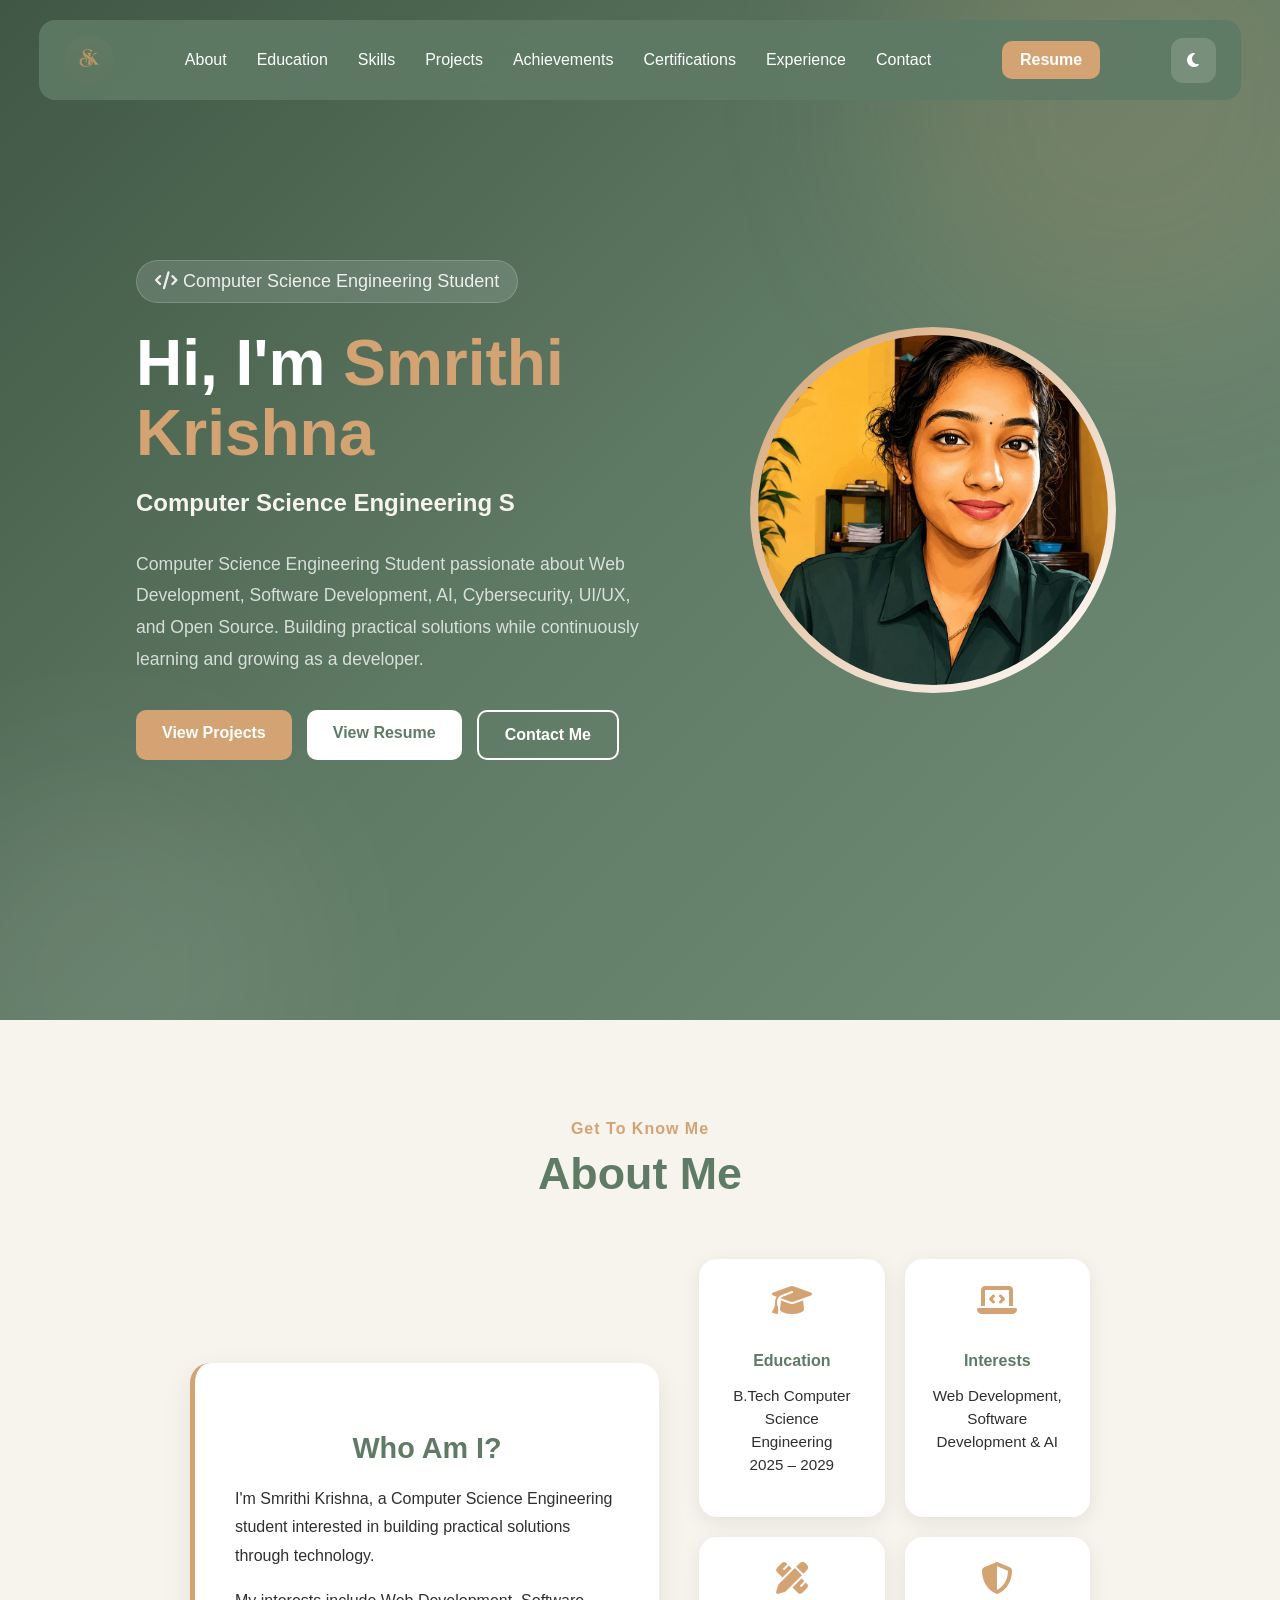
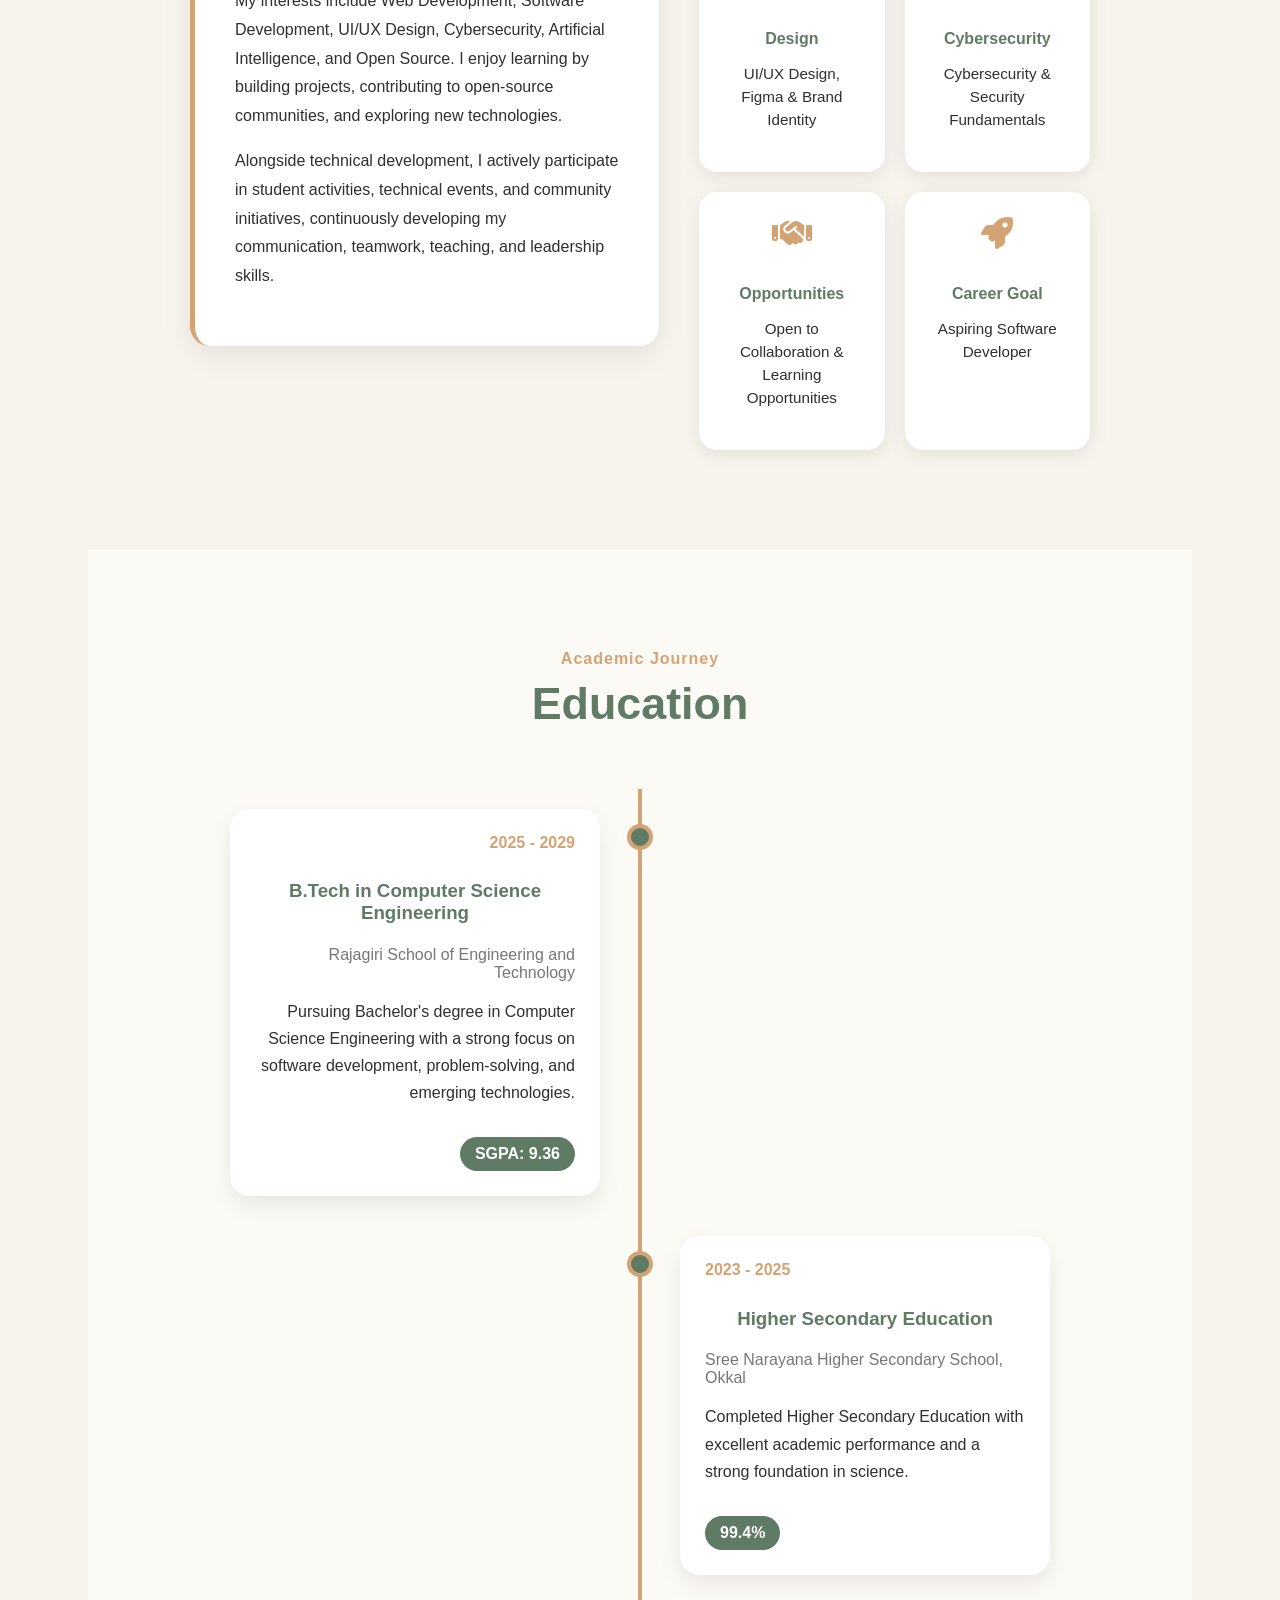
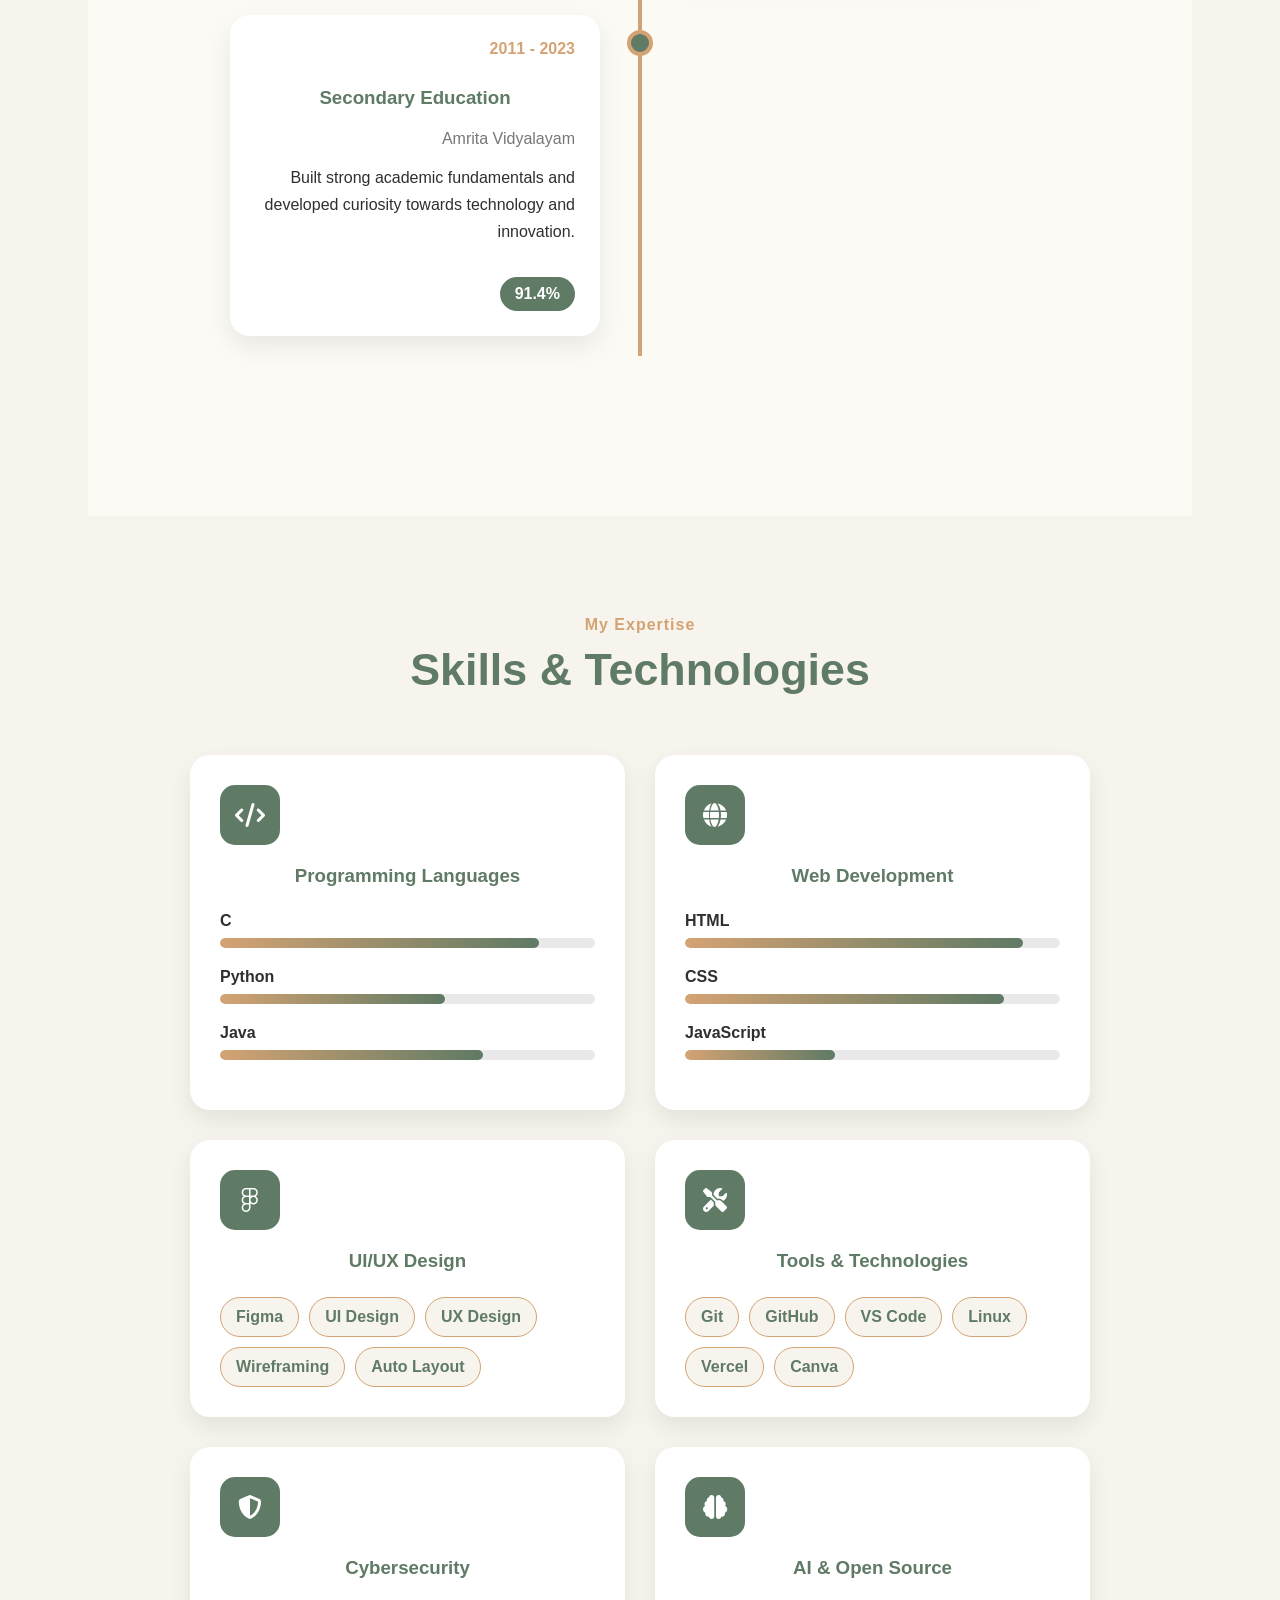
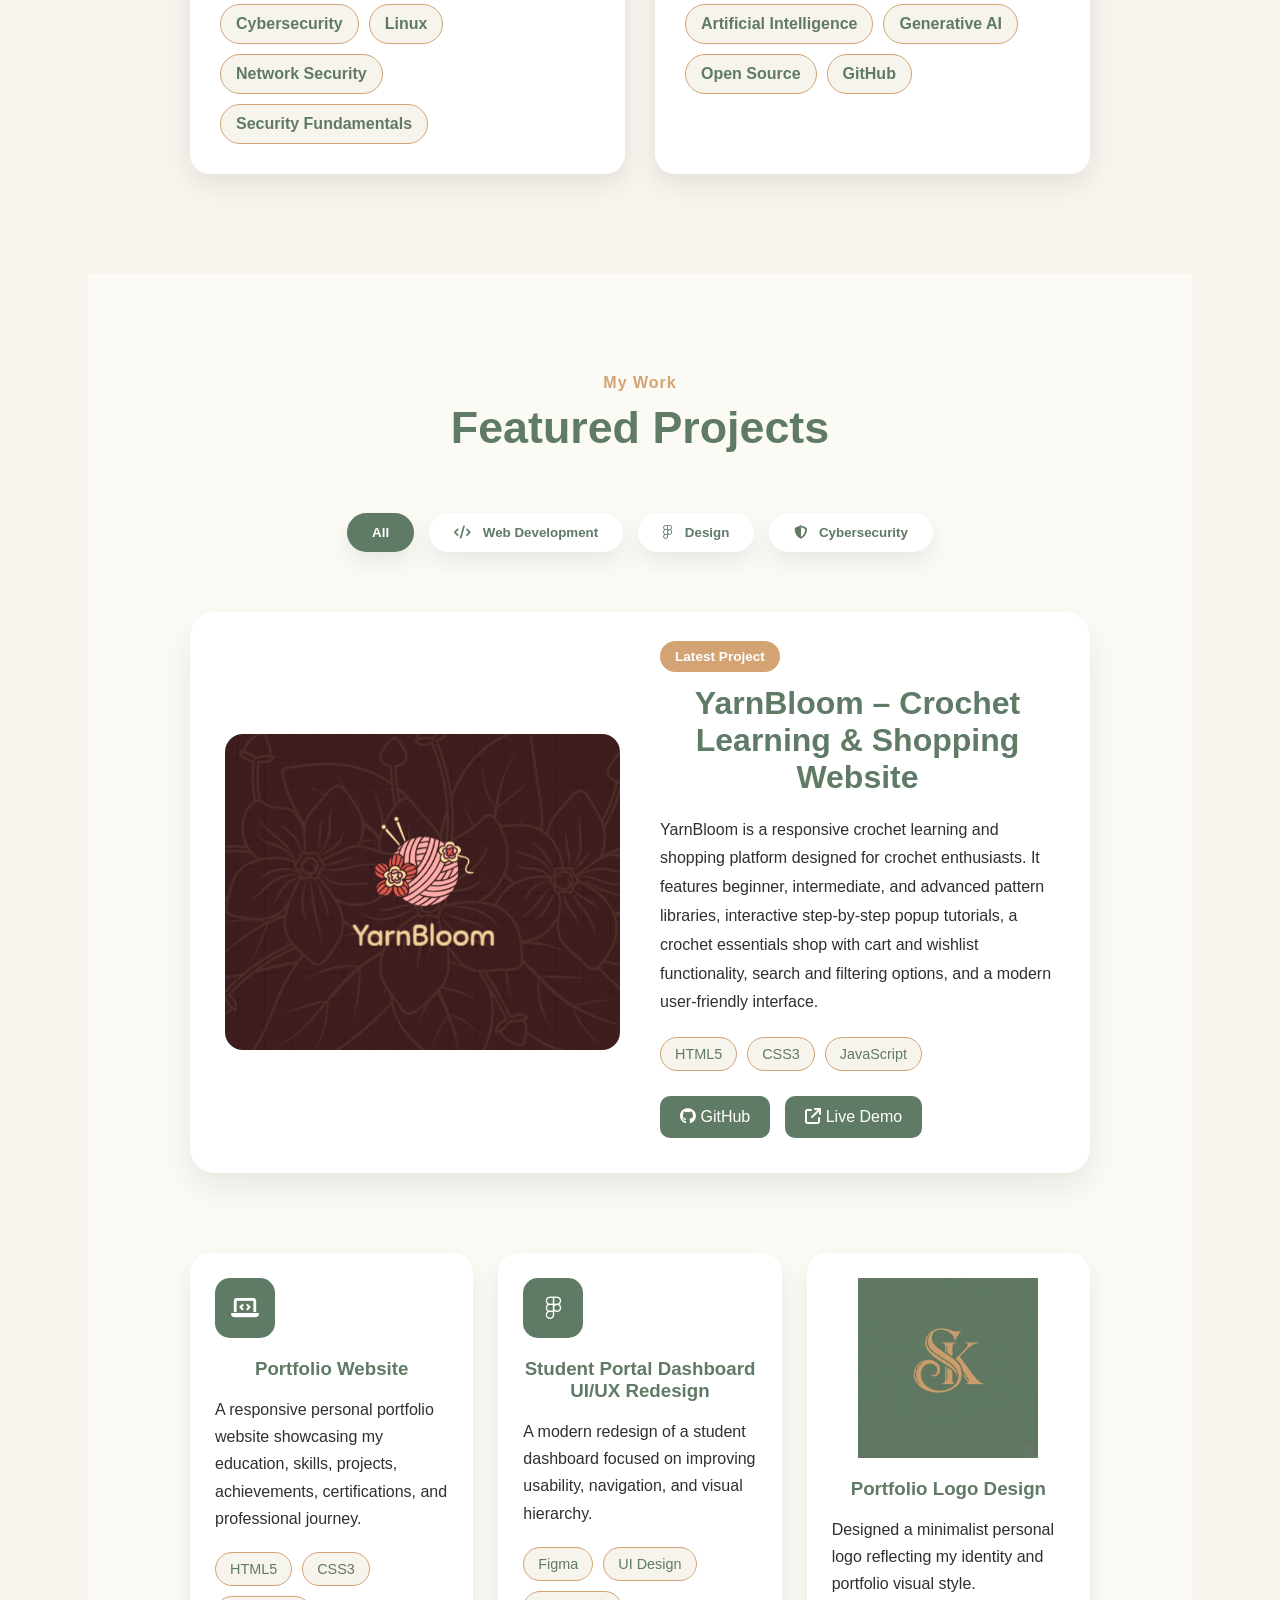
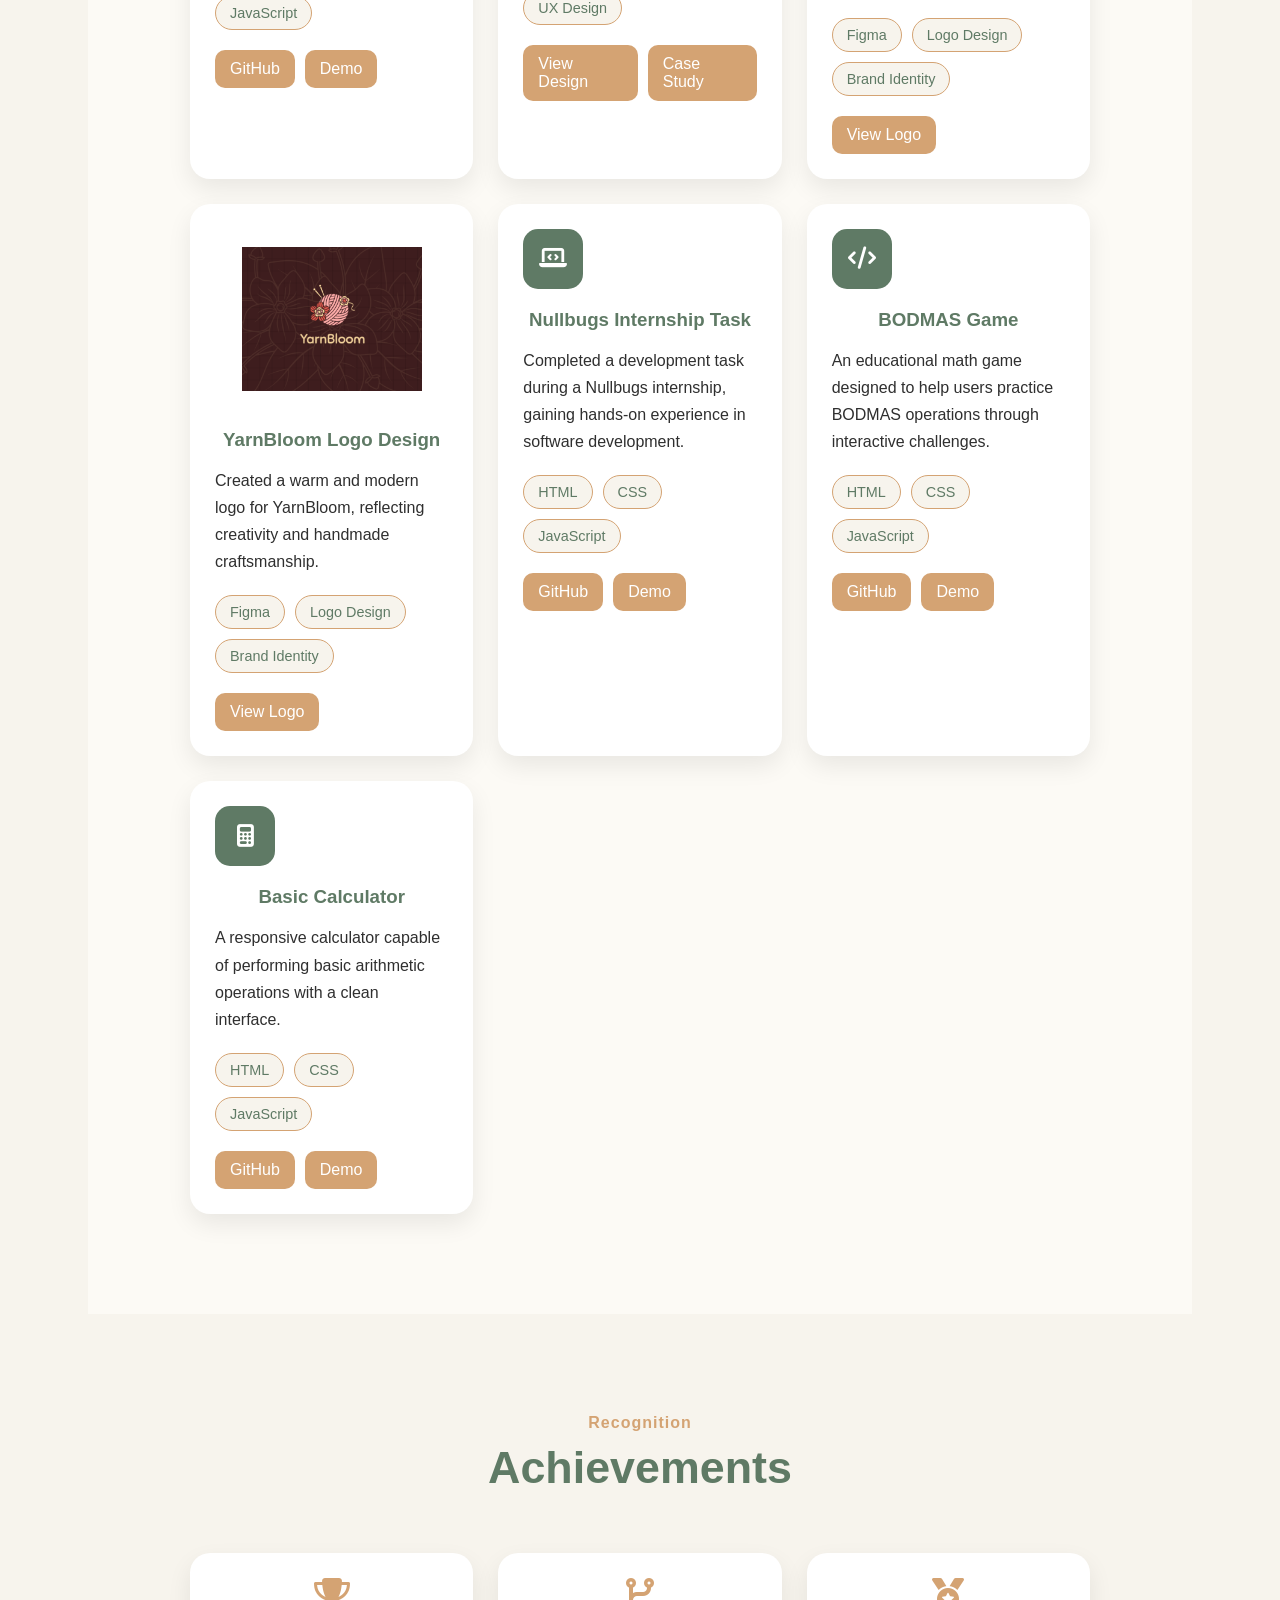
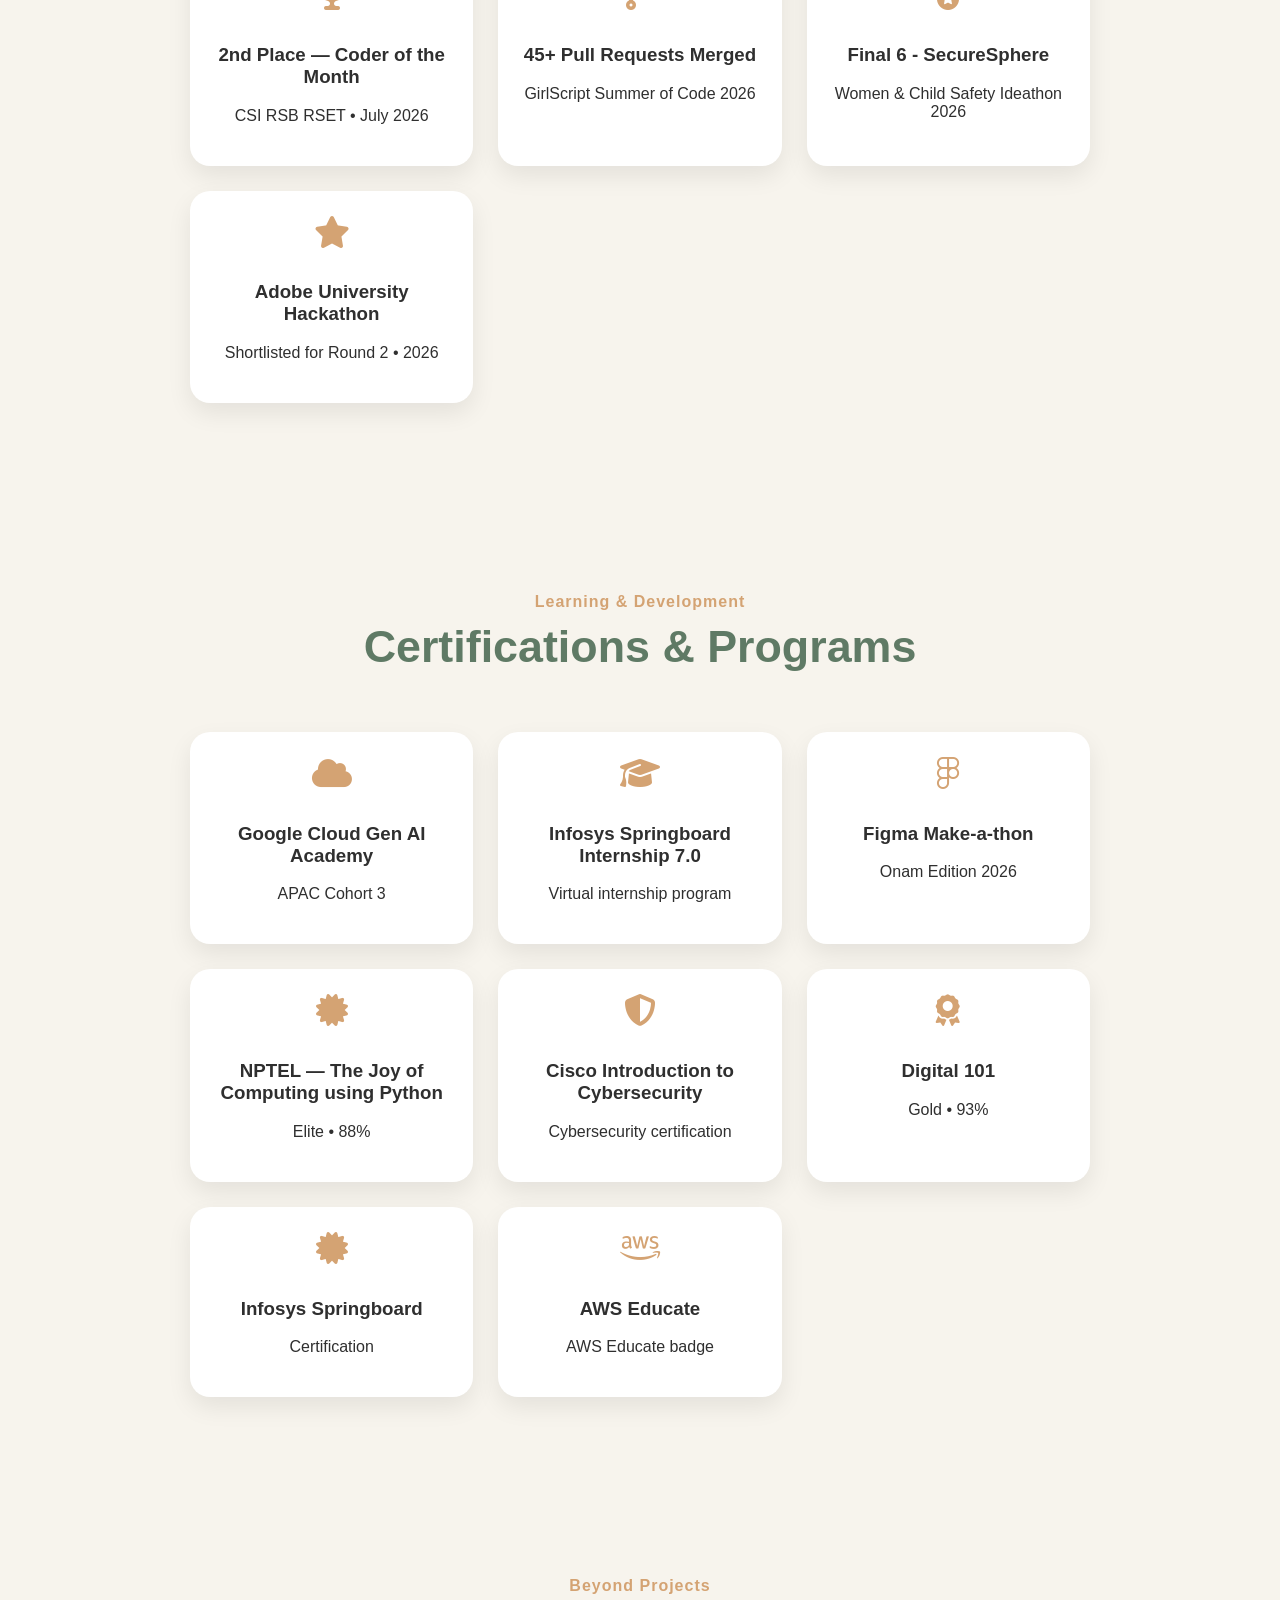
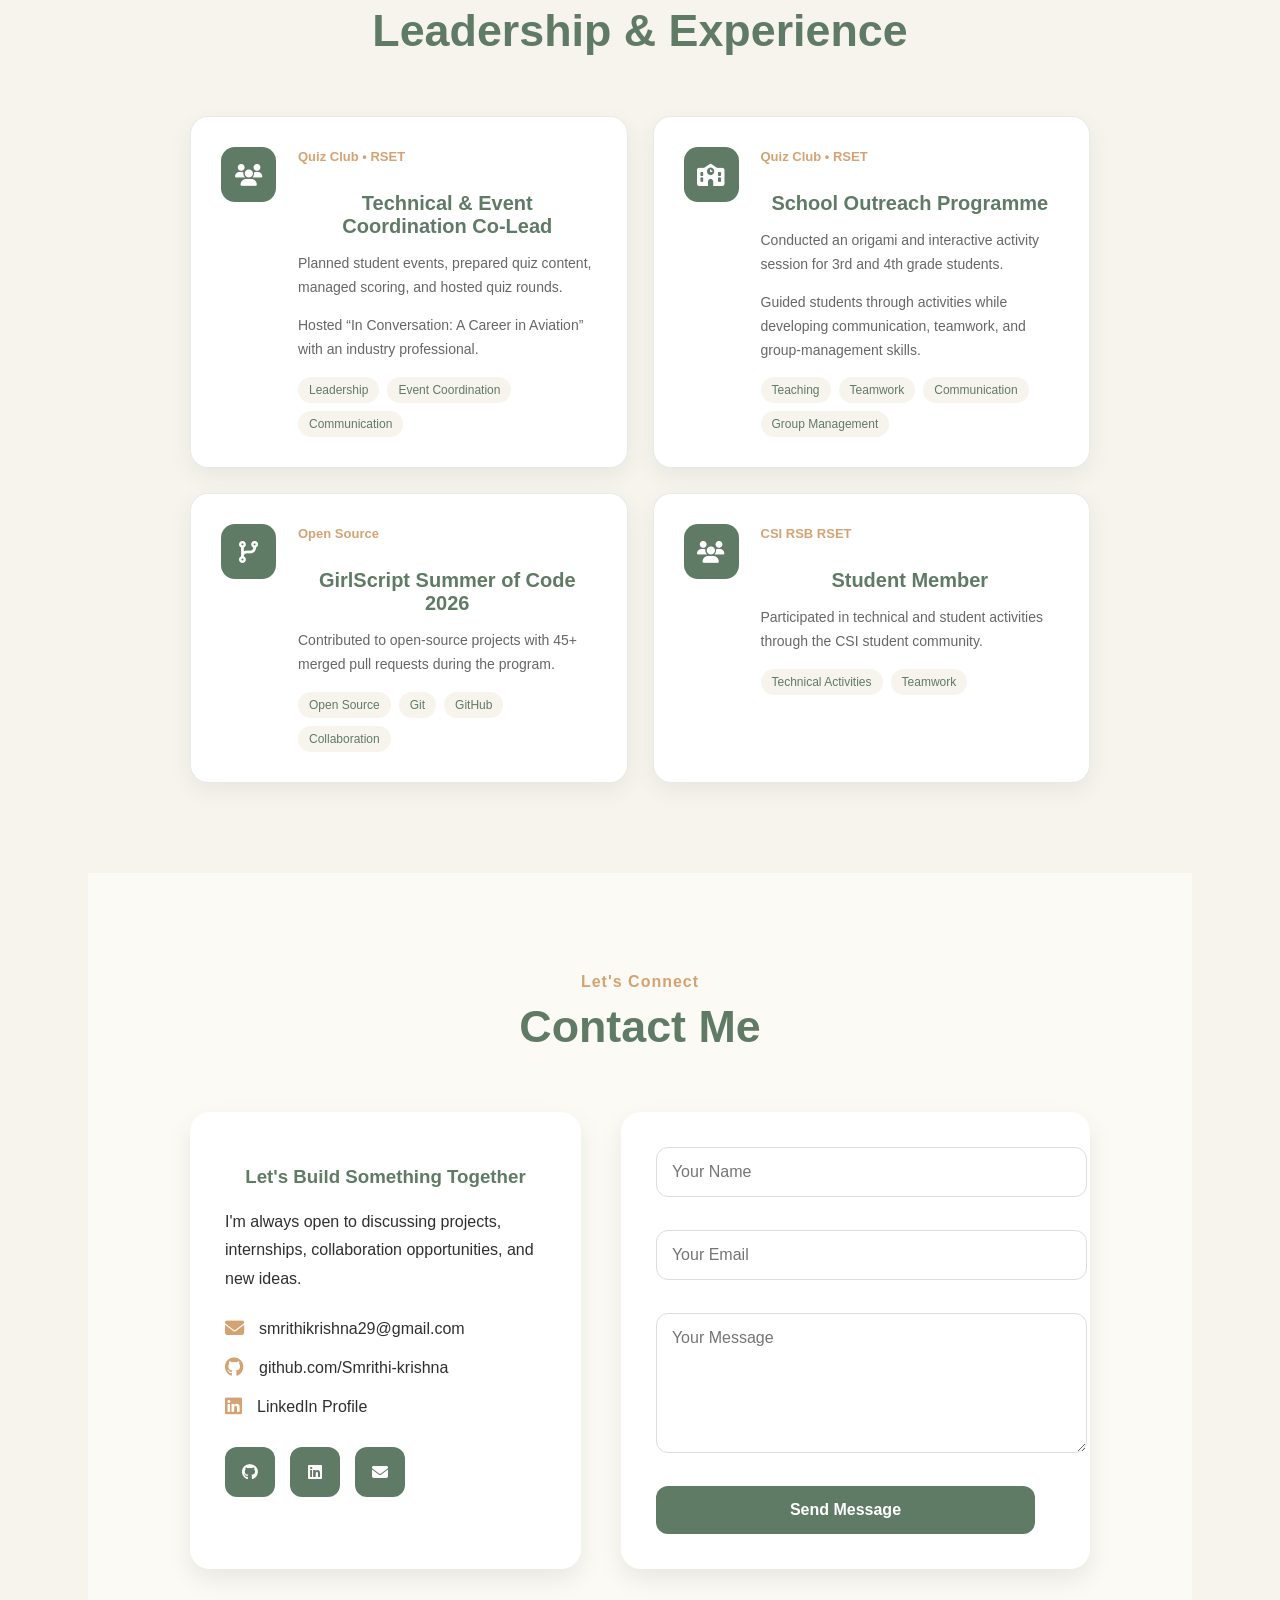
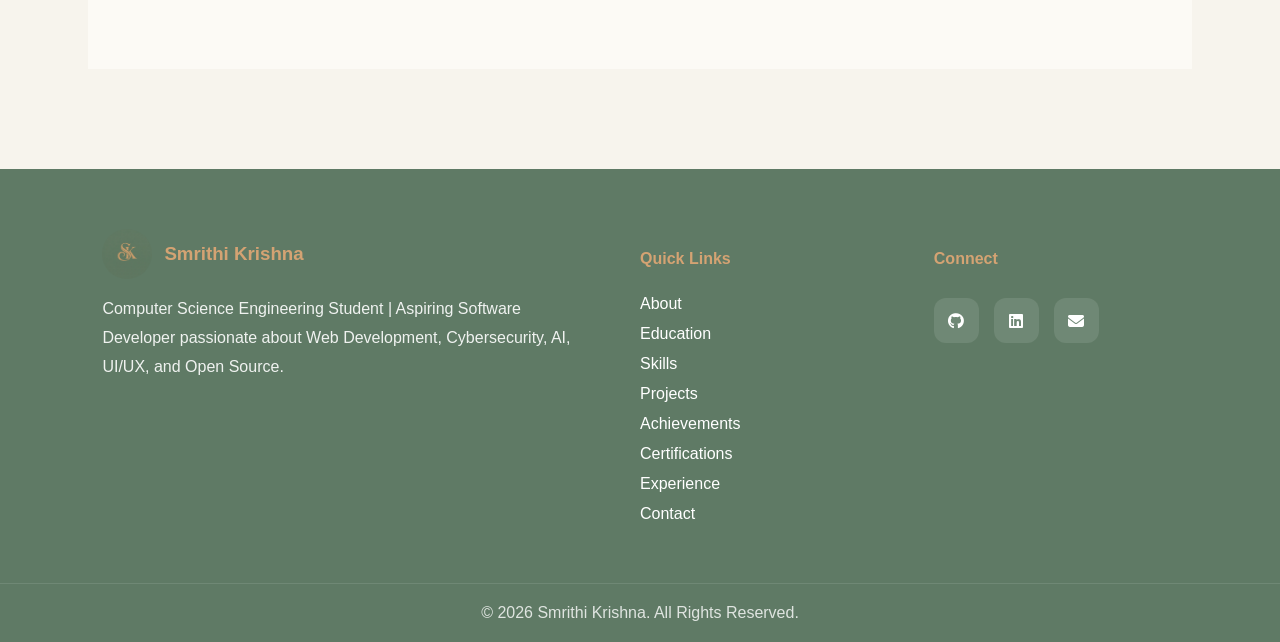
==== commit a5986c6b: "Update index.html" ====
--- a/index.html
+++ b/index.html
@@ -100,7 +100,7 @@
 
 
         <a
-            href="https://drive.google.com/file/d/1RVijHca5Z-SXVgbJho8I0wNhLrglUve1/view?usp=drive_link"
+            href="https://drive.google.com/file/d/1i_gM64aybBhKrLEgzvncGXxlnUnVv9Ds/view?usp=drive_link"
             target="_blank"
             class="resume-btn"
         >
--- a/style.css
+++ b/style.css
@@ -1661,3 +1661,247 @@
 .project-card:hover .project-image{
     transform:scale(1.05);
 }
+
+
+
+/* ================================
+   CERTIFICATIONS SECTION
+================================ */
+
+#certifications {
+    padding: 90px 8%;
+    background: #F7F4ED;
+}
+
+.certifications-grid {
+    display: grid;
+    grid-template-columns: repeat(3, 1fr);
+    gap: 25px;
+    margin-top: 40px;
+}
+
+.certification-card {
+    background: white;
+    padding: 30px 25px;
+    border-radius: 18px;
+    text-align: center;
+    border: 1px solid rgba(95, 122, 101, 0.15);
+    box-shadow: 0 8px 25px rgba(0, 0, 0, 0.06);
+    transition: 0.3s ease;
+}
+
+.certification-card:hover {
+    transform: translateY(-7px);
+    box-shadow: 0 12px 30px rgba(95, 122, 101, 0.15);
+}
+
+.certification-card i {
+    font-size: 32px;
+    color: #D4A373;
+    margin-bottom: 18px;
+}
+
+.certification-card h3 {
+    color: #5F7A65;
+    font-size: 18px;
+    margin-bottom: 10px;
+}
+
+.certification-card p {
+    color: #666;
+    font-size: 14px;
+    line-height: 1.6;
+}
+
+
+/* ================================
+   DARK MODE
+================================ */
+
+body.dark-mode #certifications {
+    background: #18231C;
+}
+
+body.dark-mode .certification-card {
+    background: #223127;
+    border-color: rgba(212, 163, 115, 0.15);
+}
+
+body.dark-mode .certification-card h3 {
+    color: #D4A373;
+}
+
+body.dark-mode .certification-card p {
+    color: #ccc;
+}
+
+
+/* ================================
+   RESPONSIVE
+================================ */
+
+@media (max-width: 900px) {
+    .certifications-grid {
+        grid-template-columns: repeat(2, 1fr);
+    }
+}
+
+@media (max-width: 600px) {
+    #certifications {
+        padding: 70px 5%;
+    }
+
+    .certifications-grid {
+        grid-template-columns: 1fr;
+    }
+
+    .certification-card {
+        padding: 25px 20px;
+    }
+}
+
+/* ================================
+   LEADERSHIP & EXPERIENCE
+================================ */
+
+#experience {
+    padding: 90px 8%;
+    background: #F7F4ED;
+}
+
+.experience-grid {
+    display: grid;
+    grid-template-columns: repeat(2, 1fr);
+    gap: 25px;
+    margin-top: 40px;
+}
+
+.experience-card {
+    display: flex;
+    gap: 22px;
+    padding: 30px;
+    background: #ffffff;
+    border-radius: 18px;
+    border: 1px solid rgba(95, 122, 101, 0.15);
+    box-shadow: 0 8px 25px rgba(0, 0, 0, 0.06);
+    transition: 0.3s ease;
+}
+
+.experience-card:hover {
+    transform: translateY(-7px);
+    box-shadow: 0 12px 30px rgba(95, 122, 101, 0.15);
+}
+
+/* Icon */
+
+.experience-icon {
+    min-width: 55px;
+    height: 55px;
+    display: flex;
+    align-items: center;
+    justify-content: center;
+    background: #5F7A65;
+    color: white;
+    border-radius: 14px;
+    font-size: 22px;
+}
+
+.experience-content {
+    flex: 1;
+}
+
+.experience-tag {
+    display: inline-block;
+    color: #D4A373;
+    font-size: 13px;
+    font-weight: 600;
+    margin-bottom: 8px;
+}
+
+.experience-content h3 {
+    color: #5F7A65;
+    font-size: 20px;
+    margin-bottom: 12px;
+}
+
+.experience-content p {
+    color: #666;
+    font-size: 14px;
+    line-height: 1.7;
+    margin-bottom: 10px;
+}
+
+/* Experience tags */
+
+.experience-tags {
+    display: flex;
+    flex-wrap: wrap;
+    gap: 8px;
+    margin-top: 15px;
+}
+
+.experience-tags span {
+    background: #F7F4ED;
+    color: #5F7A65;
+    padding: 6px 11px;
+    border-radius: 20px;
+    font-size: 12px;
+    font-weight: 500;
+}
+
+
+/* ================================
+   DARK MODE
+================================ */
+
+body.dark-mode #experience {
+    background: #18231C;
+}
+
+body.dark-mode .experience-card {
+    background: #223127;
+    border-color: rgba(212, 163, 115, 0.15);
+}
+
+body.dark-mode .experience-content h3 {
+    color: #D4A373;
+}
+
+body.dark-mode .experience-content p {
+    color: #ccc;
+}
+
+body.dark-mode .experience-tags span {
+    background: #2D3C31;
+    color: #D4A373;
+}
+
+
+/* ================================
+   RESPONSIVE
+================================ */
+
+@media (max-width: 900px) {
+    .experience-grid {
+        grid-template-columns: 1fr;
+    }
+}
+
+@media (max-width: 600px) {
+    #experience {
+        padding: 70px 5%;
+    }
+
+    .experience-card {
+        flex-direction: column;
+        padding: 25px 20px;
+    }
+
+    .experience-icon {
+        width: 55px;
+    }
+
+    .experience-content h3 {
+        font-size: 18px;
+    }
+}
